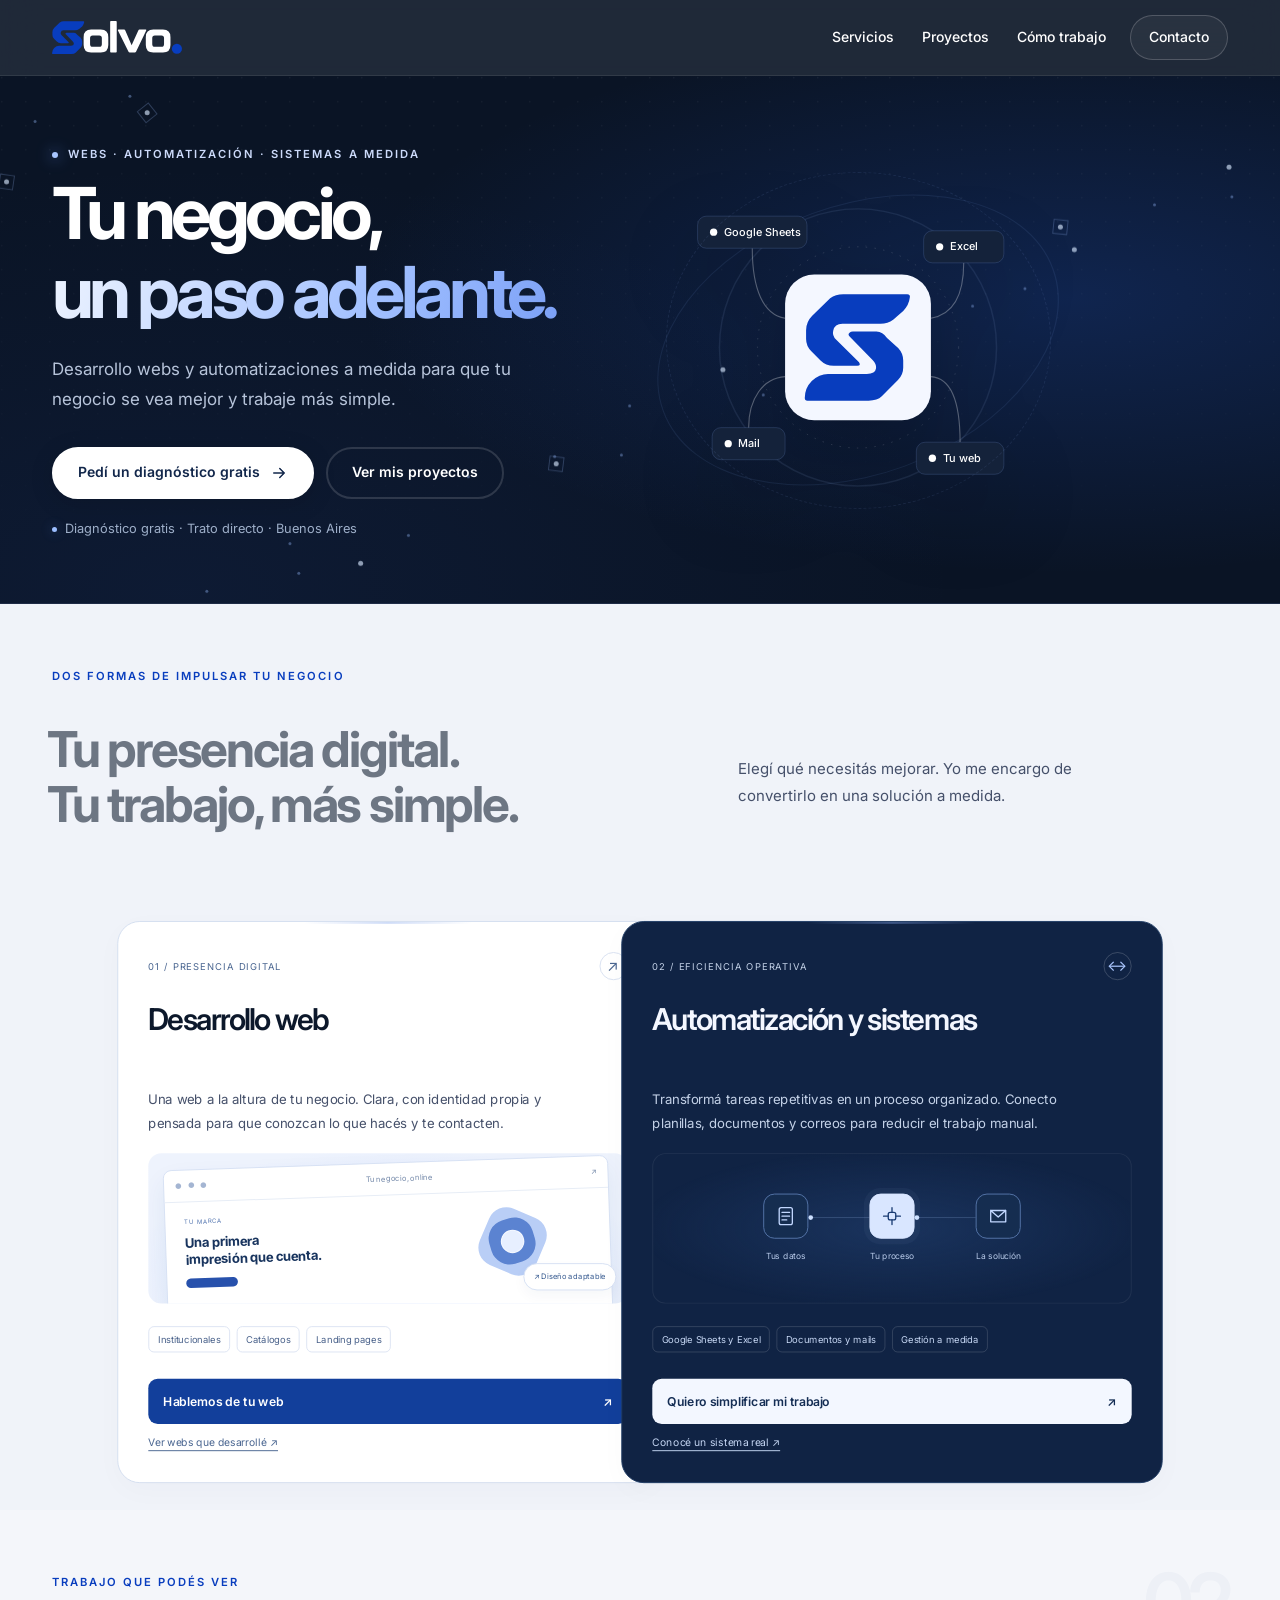
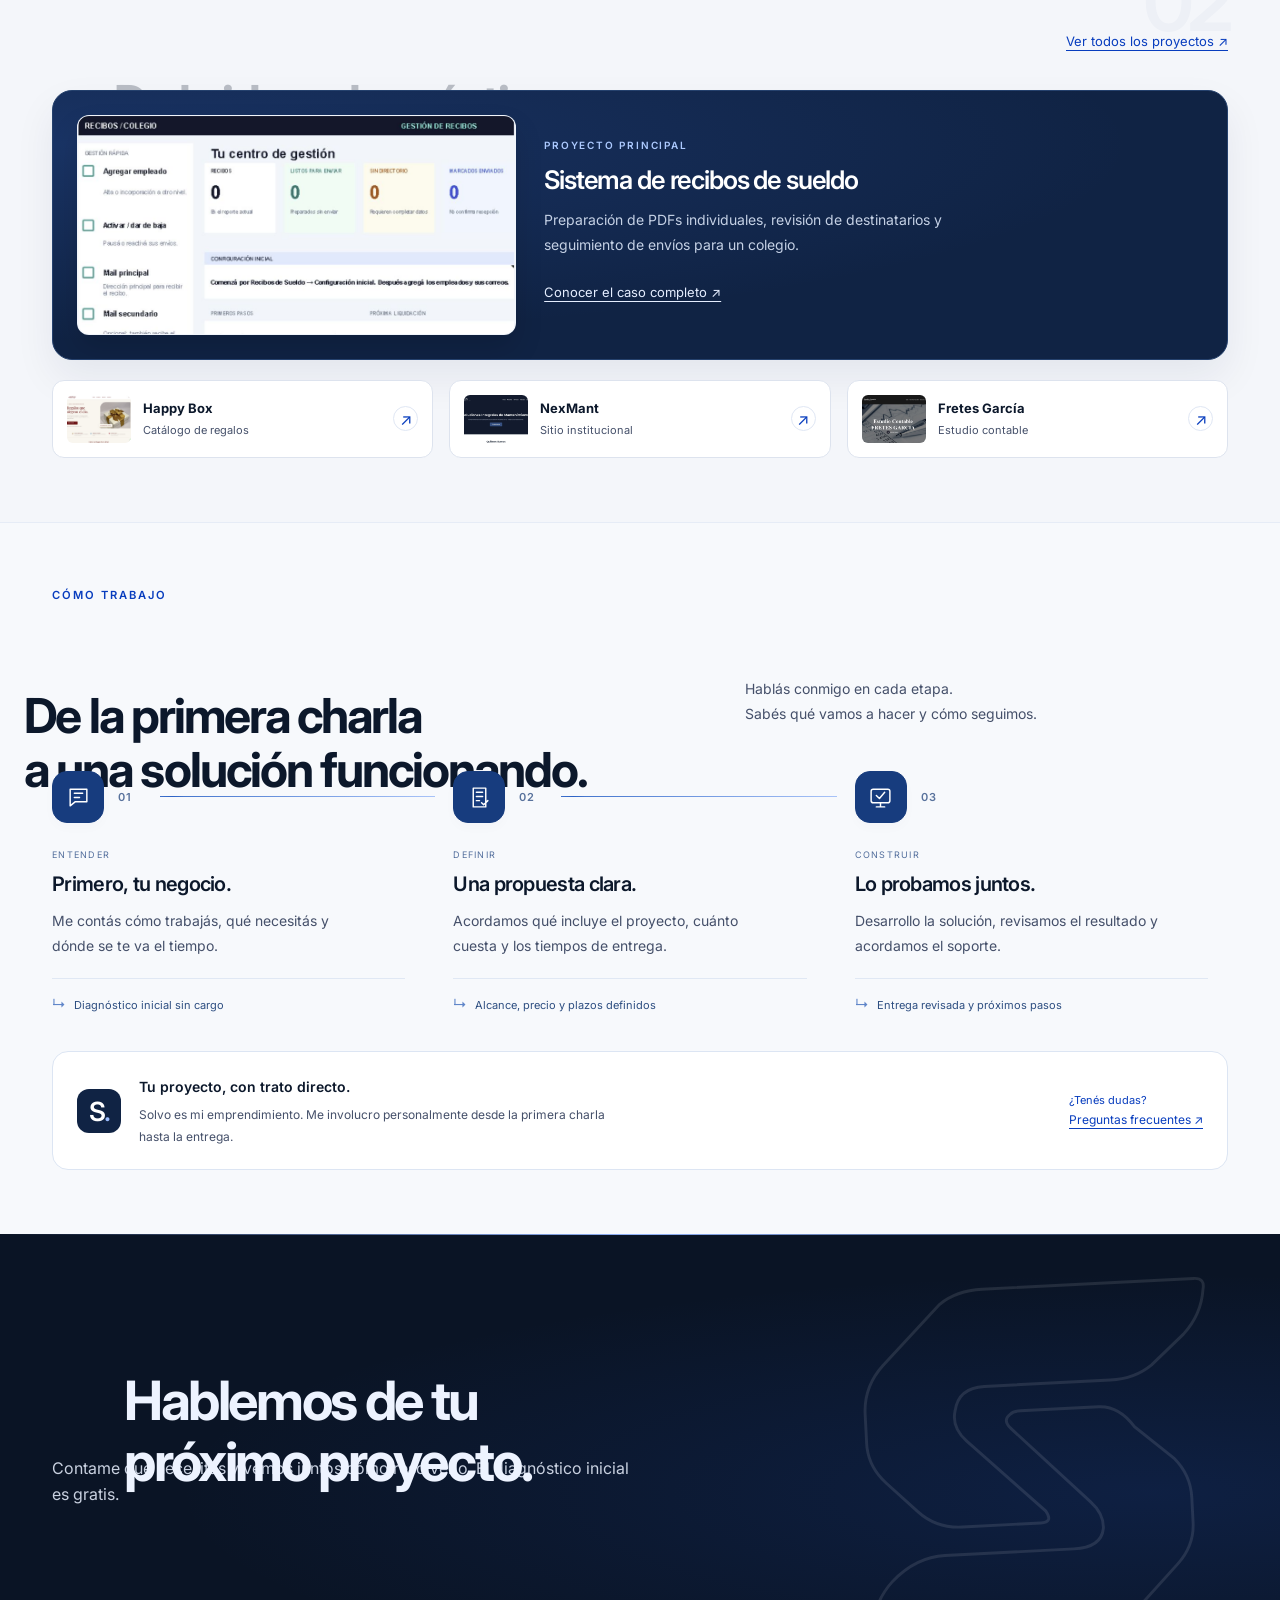
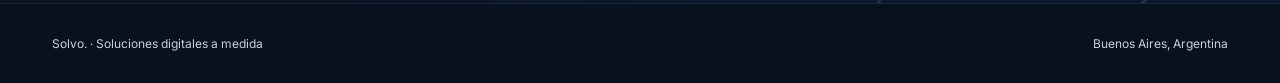
==== index.html @ 2a5e2315 "Rediseñar Cómo trabajo con recorrido visual y resultados por etapa" ====
<!doctype html>
<html lang="es-AR">
<head>
  <meta charset="utf-8">
  <meta name="viewport" content="width=device-width, initial-scale=1">
  <title>Solvo. · Soluciones digitales a medida</title>
  <meta name="description" content="Páginas web y automatización para colegios, PyMEs y pequeños negocios. Resuelvo tareas repetitivas con Google Sheets, Excel y mail. Pedí un diagnóstico gratis.">
  <meta name="theme-color" content="#0C182B">
  <script>document.documentElement.classList.add("js", "motion-enabled");</script>

  <!--
    Dirección pública del sitio. Si más adelante conectás un dominio propio
    (por ejemplo "https://solvo.com.ar"), cambialo en estas 3 líneas.
  -->
  <link rel="canonical" href="https://solvo-ar.netlify.app/">
  <meta property="og:url" content="https://solvo-ar.netlify.app/">
  <meta property="og:image" content="https://solvo-ar.netlify.app/assets/og-image.png">

  <meta property="og:type" content="website">
  <meta property="og:locale" content="es_AR">
  <meta property="og:site_name" content="Solvo.">
  <meta property="og:title" content="Solvo. · Soluciones digitales a medida">
  <meta property="og:description" content="Páginas web y automatización de tareas repetitivas para tu negocio, con las herramientas que ya usás.">
  <meta property="og:image:width" content="1200">
  <meta property="og:image:height" content="630">
  <meta property="og:image:alt" content="Logo de Solvo. con el slogan Soluciones digitales a medida">
  <meta name="twitter:card" content="summary_large_image">

  <link rel="icon" href="assets/favicon.ico" sizes="16x16 32x32 48x48">
  <link rel="apple-touch-icon" href="assets/apple-touch-icon.png">

  <link rel="preconnect" href="https://fonts.googleapis.com">
  <link rel="preconnect" href="https://fonts.gstatic.com" crossorigin>
  <link rel="stylesheet" href="https://fonts.googleapis.com/css2?family=Inter:wght@400;500;600&family=Oxanium:wght@600;700&display=swap">

  <link rel="stylesheet" href="css/styles.css?v=smooth5">
  <link rel="stylesheet" href="css/premium.css?v=smooth5">
  <link rel="stylesheet" href="css/scroll.css?v=smooth5">
  <link rel="stylesheet" href="css/conversion.css?v=6">
  <link rel="stylesheet" href="css/projects.css?v=7">
  <link rel="stylesheet" href="css/systems.css?v=8">
  <script src="js/config.js?v=7" defer></script>
  <script src="js/main.js?v=7" defer></script>
  <script src="js/scroll.js?v=smooth5" defer></script>
  <script src="js/conversion.js?v=9" defer></script>
  <link rel="stylesheet" href="css/layout.css?v=9">
  <link rel="stylesheet" href="css/details.css?v=10">
  <script src="js/details.js?v=10" defer></script>
  <link rel="stylesheet" href="css/ambient.css?v=11">
  <script src="js/ambient.js?v=12" defer></script>
  <link rel="stylesheet" href="css/offers.css?v=12">
  <link rel="stylesheet" href="css/process.css?v=13">
</head>
<body class="home">
<a class="skip-link" href="#contenido">Saltar al contenido</a><header class="site-header">
    <div class="container header-inner">
      <a class="brand" href="#inicio" aria-label="Solvo., ir al inicio">
        <img src="assets/logo-header.svg" alt="Solvo." width="146" height="37">
      </a>

      <button class="nav-toggle" type="button" aria-expanded="false" aria-controls="menu" aria-label="Abrir menú">
        <span class="nav-toggle__bar" aria-hidden="true"></span>
        <span class="nav-toggle__bar" aria-hidden="true"></span>
        <span class="nav-toggle__bar" aria-hidden="true"></span>
      </button>

      <nav class="site-nav" aria-label="Principal">
        <ul class="nav-list" id="menu">
          <li><a href="#servicios">Servicios</a></li>
          <li><a href="proyectos.html">Proyectos</a></li>
          <li><a href="#como-trabajo">Cómo trabajo</a></li>
          <li><a class="nav-cta" href="#contacto">Contacto</a></li>
        </ul>
      </nav>
    </div>
    <div class="scroll-progress" aria-hidden="true"></div>
  </header>
<main id="contenido"><section class="hero section--dark" id="inicio" aria-labelledby="hero-titulo">
      <div class="container hero__grid">
        <div class="hero__content">
          <p class="eyebrow" data-hero style="--d: 0">Webs · Automatización · Sistemas a medida</p>
          <h1 id="hero-titulo">
            <span class="line"><span data-hero style="--d: 1">Tu negocio,</span></span>
            <span class="line"><span data-hero style="--d: 2">un paso adelante.</span></span>
          </h1>
          <p class="lead" data-hero style="--d: 3">Desarrollo webs y automatizaciones a medida para que tu negocio se vea mejor y trabaje más simple.</p>
          <div class="actions" data-hero style="--d: 4">
            <a class="btn btn--primary" href="#contacto">
              Pedí un diagnóstico gratis
              <svg class="btn__arrow" viewBox="0 0 24 24" aria-hidden="true" focusable="false"><path d="M5 12h14M13 6l6 6-6 6"/></svg>
            </a>
            <a class="btn btn--outline" href="proyectos.html">Ver mis proyectos</a>
          </div>
          <p class="hero-note" data-hero style="--d: 5">Diagnóstico gratis · Trato directo · Buenos Aires</p>
        </div>

        <!-- Ilustración: las dos piezas de la S encajan y conectan tus herramientas -->
        <div class="hero__visual" aria-hidden="true">
          <svg class="hero-art" viewBox="0 0 480 420" focusable="false">
            <circle class="hero-art__ring hero-art__ring--outer" cx="240" cy="220" r="190"/>
            <circle class="hero-art__ring hero-art__ring--dash" cx="240" cy="220" r="138"/>

            <g class="hero-art__links">
              <path id="link-1" class="hero-art__link" style="--i: 0" d="M95 84 C95 140 110 175 140 180"/>
              <path id="link-2" class="hero-art__link" style="--i: 1" d="M385 104 C385 150 370 175 340 180"/>
              <path id="link-3" class="hero-art__link" style="--i: 2" d="M90 330 C90 290 110 262 140 260"/>
              <path id="link-4" class="hero-art__link" style="--i: 3" d="M380 350 C380 300 370 262 340 260"/>
            </g>

            <g class="hero-art__packets">
              <circle r="4" opacity="0"><set attributeName="opacity" to="1" begin="2.4s"/><animateMotion dur="2.8s" begin="2.4s" repeatCount="indefinite"><mpath href="#link-1"/></animateMotion></circle>
              <circle r="4" opacity="0"><set attributeName="opacity" to="1" begin="3.1s"/><animateMotion dur="2.8s" begin="3.1s" repeatCount="indefinite"><mpath href="#link-2"/></animateMotion></circle>
              <circle r="4" opacity="0"><set attributeName="opacity" to="1" begin="3.8s"/><animateMotion dur="2.8s" begin="3.8s" repeatCount="indefinite"><mpath href="#link-3"/></animateMotion></circle>
              <circle r="4" opacity="0"><set attributeName="opacity" to="1" begin="4.5s"/><animateMotion dur="2.8s" begin="4.5s" repeatCount="indefinite"><mpath href="#link-4"/></animateMotion></circle>
            </g>

            <g class="hero-art__tile">
              <rect x="140" y="120" width="200" height="200" rx="40"/>
              <g transform="translate(167 146) scale(0.6)">
                <path class="hero-art__piece hero-art__piece--a" d="M88 2H234Q242 2 240 10Q238 27 225 40L202 60Q190 69 173 69H86Q68 69 65 85Q62 96 72 106L124 157Q129 165 120 165H66Q48 165 36 153L15 132Q3 120 3 104V84Q3 65 17 51L58 11Q70 2 88 2Z"/>
                <path class="hero-art__piece hero-art__piece--b" d="M110 87H164Q178 87 188 102L214 125Q225 137 225 153V170Q225 186 213 198L176 235Q166 245 146 245H6Q0 245 0 239Q0 216 16 200Q33 184 53 184H142Q161 184 163 171Q164 161 155 152L103 99Q97 93 103 89Q105 87 110 87Z"/>
              </g>
            </g>

            <g class="hero-art__chips">
              <g class="hero-art__chip" style="--i: 0">
                <rect x="20" y="40" width="150" height="44" rx="12"/>
                <circle cx="42" cy="62" r="5"/>
                <text x="56" y="67">Google Sheets</text>
              </g>
              <g class="hero-art__chip" style="--i: 1">
                <rect x="330" y="60" width="110" height="44" rx="12"/>
                <circle cx="352" cy="82" r="5"/>
                <text x="366" y="87">Excel</text>
              </g>
              <g class="hero-art__chip" style="--i: 2">
                <rect x="40" y="330" width="100" height="44" rx="12"/>
                <circle cx="62" cy="352" r="5"/>
                <text x="76" y="357">Mail</text>
              </g>
              <g class="hero-art__chip" style="--i: 3">
                <rect x="320" y="350" width="120" height="44" rx="12"/>
                <circle cx="342" cy="372" r="5"/>
                <text x="356" y="377">Tu web</text>
              </g>
            </g>
          </svg>
        </div>
      </div>
    </section><section class="section section--neutral home-services" id="servicios" aria-labelledby="servicios-titulo">
  <div class="container">
    <div class="offers-heading"><div><p class="eyebrow">Dos formas de impulsar tu negocio</p><h2 id="servicios-titulo" data-reveal>Tu presencia digital.<br>Tu trabajo, más simple.</h2></div><p>Elegí qué necesitás mejorar. Yo me encargo de convertirlo en una solución a medida.</p></div>
    <div class="services offers">
      <article class="card offer offer--web" data-reveal aria-labelledby="web-titulo">
        <div class="offer-label"><span>01 / Presencia digital</span><span class="offer-label__icon" aria-hidden="true">↗</span></div>
        <h3 id="web-titulo">Desarrollo web</h3>
        <p class="offer-description">Una web a la altura de tu negocio. Clara, con identidad propia y pensada para que conozcan lo que hacés y te contacten.</p>
        <div class="offer-visual web-visual" aria-hidden="true"><div class="web-visual__window"><div class="web-visual__bar"><span>● ● ●</span><span>Tu negocio, online</span><span>↗</span></div><div class="web-visual__content"><div><span class="visual-kicker">TU MARCA</span><strong>Una primera<br>impresión que cuenta.</strong><i></i></div><div class="web-visual__art"><span></span><span></span><span></span></div></div></div><div class="web-visual__badge">↗ Diseño adaptable</div></div>
        <ul class="offer-includes" aria-label="Tipos de sitios"><li>Institucionales</li><li>Catálogos</li><li>Landing pages</li></ul>
        <div class="offer-actions"><a class="service-link offer-cta" href="#contacto" data-service="web">Hablemos de tu web <span aria-hidden="true">↗</span></a><a class="offer-proof" href="proyectos.html#trabajos-grilla">Ver webs que desarrollé ↗</a></div>
      </article>
      <article class="card offer offer--automation" data-reveal aria-labelledby="automatizacion-titulo">
        <div class="offer-label"><span>02 / Eficiencia operativa</span><span class="offer-label__icon" aria-hidden="true">↔</span></div>
        <h3 id="automatizacion-titulo">Automatización y sistemas</h3>
        <p class="offer-description">Transformá tareas repetitivas en un proceso organizado. Conecto planillas, documentos y correos para reducir el trabajo manual.</p>
        <div class="offer-visual automation-visual" aria-hidden="true"><div class="automation-node"><span><svg viewBox="0 0 24 24"><rect x="5" y="3" width="14" height="18" rx="2"/><path d="M8 8h8M8 12h8M8 16h5"/></svg></span><small>Tus datos</small></div><div class="automation-connector"><i></i></div><div class="automation-node automation-node--core"><span><svg viewBox="0 0 24 24"><path d="M12 3v5M12 16v5M3 12h5M16 12h5"/><rect x="8" y="8" width="8" height="8" rx="2"/></svg></span><small>Tu proceso</small></div><div class="automation-connector"><i></i></div><div class="automation-node"><span><svg viewBox="0 0 24 24"><path d="M4 6h16v12H4zM4 6l8 7 8-7"/></svg></span><small>La solución</small></div></div>
        <ul class="offer-includes" aria-label="Herramientas y soluciones"><li>Google Sheets y Excel</li><li>Documentos y mails</li><li>Gestión a medida</li></ul>
        <div class="offer-actions"><a class="service-link offer-cta" href="#contacto" data-service="automatizacion">Quiero simplificar mi trabajo <span aria-hidden="true">↗</span></a><a class="offer-proof" href="proyectos.html#casos">Conocé un sistema real ↗</a></div>
      </article>
    </div>
  </div>
</section><section class="section home-projects" id="proyectos" aria-labelledby="proyectos-titulo"><div class="container"><div class="home-section-heading"><div><p class="eyebrow">Trabajo que podés ver</p><h2 id="proyectos-titulo" data-reveal>De la idea a la práctica.</h2></div><a class="home-all-projects" href="proyectos.html">Ver todos los proyectos ↗</a></div><article class="home-featured"><a href="proyectos.html#casos" class="home-featured__image" aria-label="Ver el sistema de recibos de sueldo"><img src="assets/trabajos/sistema-recibos.jpg" alt="Panel de la demo del sistema de recibos de sueldo" width="963" height="1000" loading="lazy" decoding="async"></a><div><p class="eyebrow">Proyecto principal</p><h3>Sistema de recibos de sueldo</h3><p>Preparación de PDFs individuales, revisión de destinatarios y seguimiento de envíos para un colegio.</p><a href="proyectos.html#casos">Conocer el caso completo ↗</a></div></article><div class="home-webs"><a href="proyectos.html#trabajos-grilla"><img src="assets/trabajos/happybox.jpg" alt="" width="1360" height="900" loading="lazy"><span><strong>Happy Box</strong><small>Catálogo de regalos</small></span><span aria-hidden="true">↗</span></a><a href="proyectos.html#trabajos-grilla"><img src="assets/trabajos/nexmant.jpg" alt="" width="1360" height="900" loading="lazy"><span><strong>NexMant</strong><small>Sitio institucional</small></span><span aria-hidden="true">↗</span></a><a href="proyectos.html#trabajos-grilla"><img src="assets/trabajos/fretes-garcia.jpg" alt="" width="1360" height="900" loading="lazy"><span><strong>Fretes García</strong><small>Estudio contable</small></span><span aria-hidden="true">↗</span></a></div></div></section><section class="section home-process" id="como-trabajo" aria-labelledby="proceso-titulo">
 <div class="container">
  <div class="process-heading"><div><p class="eyebrow">Cómo trabajo</p><h2 id="proceso-titulo" data-reveal>De la primera charla<br>a una solución funcionando.</h2></div><p>Hablás conmigo en cada etapa.<br>Sabés qué vamos a hacer y cómo seguimos.</p></div>
  <ol class="home-process-list process-journey">
   <li><div class="process-stage"><span class="process-icon" aria-hidden="true"><svg viewBox="0 0 24 24"><path d="M4 4h16v12H9l-5 4zM8 8h8M8 12h5"/></svg></span><span class="process-index">01</span><i class="process-connection" aria-hidden="true"></i></div><div class="process-copy"><p class="process-label">Entender</p><h3>Primero, tu negocio.</h3><p>Me contás cómo trabajás, qué necesitás y dónde se te va el tiempo.</p><p class="process-result"><span aria-hidden="true">↳</span> Diagnóstico inicial sin cargo</p></div></li>
   <li><div class="process-stage"><span class="process-icon" aria-hidden="true"><svg viewBox="0 0 24 24"><path d="M6 3h12v18H6zM9 7h6M9 11h6M9 15h3M14 17l2 2 4-4"/></svg></span><span class="process-index">02</span><i class="process-connection" aria-hidden="true"></i></div><div class="process-copy"><p class="process-label">Definir</p><h3>Una propuesta clara.</h3><p>Acordamos qué incluye el proyecto, cuánto cuesta y los tiempos de entrega.</p><p class="process-result"><span aria-hidden="true">↳</span> Alcance, precio y plazos definidos</p></div></li>
   <li><div class="process-stage"><span class="process-icon" aria-hidden="true"><svg viewBox="0 0 24 24"><rect x="3" y="4" width="18" height="13" rx="2"/><path d="M8 21h8M12 17v4M8 10l3 3 5-6"/></svg></span><span class="process-index">03</span></div><div class="process-copy"><p class="process-label">Construir</p><h3>Lo probamos juntos.</h3><p>Desarrollo la solución, revisamos el resultado y acordamos el soporte.</p><p class="process-result"><span aria-hidden="true">↳</span> Entrega revisada y próximos pasos</p></div></li>
  </ol>
  <div class="process-personal"><div class="process-personal__mark" aria-hidden="true">S<span>.</span></div><div><strong>Tu proyecto, con trato directo.</strong><p>Solvo es mi emprendimiento. Me involucro personalmente desde la primera charla hasta la entrega.</p></div><a class="home-faq-link" href="proyectos.html#preguntas">¿Tenés dudas? <span>Preguntas frecuentes ↗</span></a></div>
 </div>
</section><section class="section section--dark contact" id="contacto" aria-labelledby="contacto-titulo">
      <!-- Marca decorativa: contorno de las dos piezas de la S -->
      <svg class="contact__mark" viewBox="-10 -10 262 267" aria-hidden="true" focusable="false" data-reveal="mark">
        <path class="contact__piece contact__piece--a" d="M88 2H234Q242 2 240 10Q238 27 225 40L202 60Q190 69 173 69H86Q68 69 65 85Q62 96 72 106L124 157Q129 165 120 165H66Q48 165 36 153L15 132Q3 120 3 104V84Q3 65 17 51L58 11Q70 2 88 2Z"/>
        <path class="contact__piece contact__piece--b" d="M110 87H164Q178 87 188 102L214 125Q225 137 225 153V170Q225 186 213 198L176 235Q166 245 146 245H6Q0 245 0 239Q0 216 16 200Q33 184 53 184H142Q161 184 163 171Q164 161 155 152L103 99Q97 93 103 89Q105 87 110 87Z"/>
      </svg>
      <div class="container contact__inner">
        <h2 id="contacto-titulo" data-reveal>Hablemos de tu próximo proyecto.</h2>
        <p class="lead" data-reveal style="--d: 1">Contame qué necesitás y vemos juntos cómo resolverlo. El diagnóstico inicial es gratis.</p>
        <p class="contact-choice" id="contact-choice" role="status" hidden></p>
        <div class="actions" data-reveal style="--d: 2">
          <!-- El link real de WhatsApp se arma desde js/config.js -->
          <a class="btn btn--primary" hidden data-config="whatsapp" target="_blank" rel="noopener">
            <svg class="btn__icon" viewBox="0 0 24 24" aria-hidden="true" focusable="false"><path d="M3.5 20.5l1.3-4.2A8.5 8.5 0 1 1 8 19.4z"/></svg>
            Escribime por WhatsApp
          </a>
          <!-- El mail real se toma de js/config.js -->
          <a class="btn btn--outline" hidden data-config="email">
            <svg class="btn__icon" viewBox="0 0 24 24" aria-hidden="true" focusable="false"><rect x="3" y="5" width="18" height="14" rx="2"/><path d="M3.5 6l8.5 7 8.5-7"/></svg>
            <span data-config-text>Escribime por mail</span>
          </a>
        </div>
      </div>
    </section></main>
<footer class="site-footer">
    <div class="container footer-inner">
      <p>Solvo. · Soluciones digitales a medida</p>
      <!-- El usuario de Instagram se toma de js/config.js -->
      <a class="footer-link" hidden data-config="instagram" target="_blank" rel="noopener">
        <svg class="footer-link__icon" viewBox="0 0 24 24" aria-hidden="true" focusable="false"><rect x="3" y="3" width="18" height="18" rx="5"/><circle cx="12" cy="12" r="4"/><path d="M17.5 6.5h.01"/></svg>
        Instagram
      </a>
      <p>Buenos Aires, Argentina</p>
    </div>
  </footer>
</body>
</html>
---- css/styles.css ----
/* ==========================================================
   Solvo. — estilos (mobile-first)
   ========================================================== */

:root {
  /* Colores de marca */
  --azul: #083DBE;
  --marino: #0C182B;
  --neutro: #F4F6FA;
  --blanco: #FFFFFF;

  /* Derivados para texto y bordes */
  --texto: var(--marino);
  --texto-suave: #45506A;
  --texto-claro: #C9D1E0;
  --borde: #DDE3EE;
  --borde-oscuro: rgba(255, 255, 255, 0.22);

  /* Tipografía */
  --font-titulos: "Oxanium", system-ui, sans-serif;
  --font-texto: "Inter", system-ui, -apple-system, "Segoe UI", Roboto, sans-serif;

  /* Medidas */
  --header-h: 64px;
  --radio: 12px;
  --gutter: 20px;
  --max: 1120px;
}

/* ---------- Base ---------- */
[hidden] {
  display: none !important;
}

*,
*::before,
*::after {
  box-sizing: border-box;
}

html {
  scroll-behavior: smooth;
  scroll-padding-top: var(--header-h);
  -webkit-text-size-adjust: 100%;
}

body {
  margin: 0;
  font-family: var(--font-texto);
  font-size: 1rem;
  line-height: 1.6;
  color: var(--texto);
  background: var(--neutro);
  overflow-x: hidden;
}

img,
svg {
  display: block;
  max-width: 100%;
}

h1,
h2,
h3,
h4 {
  font-family: var(--font-titulos);
  font-weight: 700;
  line-height: 1.15;
  margin: 0 0 0.5em;
  text-wrap: balance;
}

h3,
h4 {
  font-weight: 600;
}

p {
  margin: 0 0 1em;
}

a {
  color: var(--azul);
}

ul,
ol {
  margin: 0;
  padding: 0;
}

:focus-visible {
  outline: 3px solid var(--azul);
  outline-offset: 3px;
  border-radius: 4px;
}

.section--dark :focus-visible,
.site-header :focus-visible,
.site-footer :focus-visible {
  outline-color: var(--blanco);
}

.container {
  width: 100%;
  max-width: var(--max);
  margin: 0 auto;
  padding: 0 var(--gutter);
}

.skip-link {
  position: absolute;
  left: 12px;
  top: -100px;
  z-index: 100;
  padding: 10px 16px;
  background: var(--blanco);
  color: var(--marino);
  font-weight: 600;
  border-radius: 8px;
  text-decoration: none;
}

.skip-link:focus {
  top: 12px;
}

/* ---------- Botones ---------- */
.btn {
  display: inline-flex;
  align-items: center;
  justify-content: center;
  gap: 10px;
  min-height: 48px;
  padding: 12px 22px;
  border: 2px solid transparent;
  border-radius: 10px;
  font-family: var(--font-texto);
  font-size: 1rem;
  font-weight: 600;
  line-height: 1.2;
  text-align: center;
  text-decoration: none;
  cursor: pointer;
  transition: background-color 0.2s, border-color 0.2s, color 0.2s;
}

.btn--primary {
  background: var(--azul);
  border-color: var(--azul);
  color: var(--blanco);
}

.btn--primary:hover {
  background: #0632A0;
  border-color: #0632A0;
}

.btn--outline {
  background: transparent;
  border-color: var(--borde-oscuro);
  color: var(--blanco);
}

.btn--outline:hover {
  border-color: var(--blanco);
}

.btn__icon {
  width: 20px;
  height: 20px;
  flex-shrink: 0;
  fill: none;
  stroke: currentColor;
  stroke-width: 1.8;
  stroke-linecap: round;
  stroke-linejoin: round;
}

.actions {
  display: flex;
  flex-direction: column;
  gap: 12px;
}

/* ---------- 1. Encabezado ---------- */
.site-header {
  position: fixed;
  inset: 0 0 auto 0;
  z-index: 50;
  height: var(--header-h);
  background: var(--marino);
  border-bottom: 1px solid rgba(255, 255, 255, 0.08);
}

.header-inner {
  display: flex;
  align-items: center;
  justify-content: space-between;
  height: 100%;
}

.brand {
  display: inline-block;
  padding: 6px 0;
}

.brand img {
  width: 146px;
  height: auto;
}

.nav-toggle {
  display: none;
}

.js .nav-toggle {
  display: inline-flex;
  flex-direction: column;
  justify-content: center;
  gap: 5px;
  width: 44px;
  height: 44px;
  padding: 0 10px;
  margin-right: -10px;
  background: transparent;
  border: 0;
  border-radius: 8px;
  cursor: pointer;
}

.nav-toggle__bar {
  display: block;
  height: 2px;
  background: var(--blanco);
  border-radius: 2px;
  transition: transform 0.2s, opacity 0.2s;
}

.nav-toggle[aria-expanded="true"] .nav-toggle__bar:nth-child(1) {
  transform: translateY(7px) rotate(45deg);
}

.nav-toggle[aria-expanded="true"] .nav-toggle__bar:nth-child(2) {
  opacity: 0;
}

.nav-toggle[aria-expanded="true"] .nav-toggle__bar:nth-child(3) {
  transform: translateY(-7px) rotate(-45deg);
}

.nav-list {
  list-style: none;
  display: flex;
  gap: 4px;
}

.nav-list a {
  display: block;
  padding: 10px 12px;
  color: var(--blanco);
  font-weight: 500;
  text-decoration: none;
  border-radius: 8px;
}

.nav-list a:hover {
  color: var(--texto-claro);
}

.nav-list .nav-cta {
  background: var(--azul);
  padding-inline: 18px;
}

.nav-list .nav-cta:hover {
  background: #0632A0;
  color: var(--blanco);
}

/* Sin JS el menú queda visible; con JS se pliega en el celular */
.js .nav-list {
  display: none;
  position: absolute;
  top: var(--header-h);
  left: 0;
  right: 0;
  flex-direction: column;
  padding: 12px var(--gutter) 20px;
  background: var(--marino);
  border-bottom: 1px solid rgba(255, 255, 255, 0.08);
}

.js .nav-list.is-open {
  display: flex;
}

.js .nav-list a {
  padding: 14px 12px;
}

.js .nav-list .nav-cta {
  margin-top: 8px;
  text-align: center;
}

/* ---------- Secciones ---------- */
main {
  padding-top: var(--header-h);
}

.section {
  padding: 72px 0;
}

.section--dark {
  background: var(--marino);
  color: var(--blanco);
}

.section--neutral {
  background: var(--neutro);
}

.section--white {
  background: var(--blanco);
}

.eyebrow {
  margin-bottom: 12px;
  font-size: 0.8125rem;
  font-weight: 600;
  letter-spacing: 0.08em;
  text-transform: uppercase;
  color: var(--azul);
}

.section--dark .eyebrow {
  color: var(--texto-claro);
}

h2 {
  font-size: clamp(1.75rem, 1.3rem + 2vw, 2.5rem);
  max-width: 22ch;
}

.section-lead {
  max-width: 60ch;
  color: var(--texto-suave);
  font-size: 1.0625rem;
}

.lead {
  max-width: 58ch;
  font-size: 1.125rem;
  color: var(--texto-claro);
}

/* ---------- 2. Hero ---------- */
.hero {
  padding: 64px 0 80px;
}

.hero h1 {
  font-size: clamp(2.125rem, 1.4rem + 3.6vw, 3.75rem);
  max-width: 18ch;
  margin-bottom: 20px;
}

.hero .lead {
  margin-bottom: 32px;
}

.hero-note {
  margin: 20px 0 0;
  max-width: 58ch;
  color: var(--texto-claro);
  font-size: 0.9375rem;
}

.about {
  margin-top: 36px;
  padding-top: 32px;
  border-top: 1px solid var(--borde);
  display: grid;
  gap: 16px;
}

.about h3 {
  font-size: 1.375rem;
}

.about p:last-child {
  margin: 0;
  max-width: 65ch;
  color: var(--texto-suave);
}

.case-outcome {
  margin: 24px 0 0;
  max-width: 70ch;
  color: var(--texto-suave);
}

/* ---------- 3. Servicios ---------- */
.services {
  display: grid;
  gap: 20px;
  margin-top: 36px;
}

.card {
  padding: 28px 24px;
  background: var(--blanco);
  border: 1px solid var(--borde);
  border-radius: var(--radio);
}

.card__icon {
  width: 40px;
  height: 40px;
  margin-bottom: 20px;
  fill: none;
  stroke: var(--azul);
  stroke-width: 1.5;
  stroke-linecap: round;
  stroke-linejoin: round;
}

.card h3 {
  font-size: 1.375rem;
}

.card p {
  color: var(--texto-suave);
}

.check-list {
  list-style: none;
  margin-top: 20px;
  padding-top: 20px;
  border-top: 1px solid var(--borde);
}

.check-list li {
  position: relative;
  padding-left: 28px;
  margin-bottom: 10px;
  font-weight: 500;
}

.check-list li:last-child {
  margin-bottom: 0;
}

.check-list li::before {
  content: "";
  position: absolute;
  left: 2px;
  top: 0.45em;
  width: 12px;
  height: 7px;
  border-left: 2px solid var(--azul);
  border-bottom: 2px solid var(--azul);
  transform: rotate(-45deg);
}

/* ---------- 4. Caso real ---------- */
.compare {
  display: grid;
  gap: 16px;
  margin-top: 32px;
}

.compare__card {
  padding: 28px 24px;
  border-radius: var(--radio);
}

.compare__card h3 {
  font-size: 1.25rem;
}

.compare__card p {
  margin: 0;
}

.compare__card--before {
  background: var(--neutro);
  border: 1px solid var(--borde);
}

.compare__card--before p {
  color: var(--texto-suave);
}

.compare__card--after {
  background: var(--marino);
  color: var(--blanco);
}

.compare__card--after h3 {
  color: var(--blanco);
}

.works {
  margin-top: 64px;
}

.works__title {
  font-size: 1.375rem;
  margin-bottom: 20px;
}

.works__grid {
  list-style: none;
  display: grid;
  gap: 20px;
}

.work-card {
  overflow: hidden;
  background: var(--blanco);
  border: 1px solid var(--borde);
  border-radius: var(--radio);
}

.work-card img {
  width: 100%;
  height: auto;
  aspect-ratio: 8 / 5;
  object-fit: cover;
  background: var(--neutro);
  border-bottom: 1px solid var(--borde);
}

.work-card__body {
  padding: 16px 20px 18px;
}

.work-card__name {
  font-size: 1.0625rem;
  margin-bottom: 2px;
}

.work-card__name a {
  color: var(--marino);
  text-decoration-color: var(--azul);
  text-underline-offset: 3px;
}

.work-card__type {
  margin: 0;
  font-size: 0.9375rem;
  color: var(--texto-suave);
}

/* ---------- 5. Cómo trabajo ---------- */
.steps {
  list-style: none;
  display: grid;
  gap: 16px;
  margin-top: 36px;
}

.step {
  padding: 24px;
  background: var(--blanco);
  border: 1px solid var(--borde);
  border-radius: var(--radio);
}

.step__num {
  display: block;
  margin-bottom: 12px;
  font-family: var(--font-titulos);
  font-size: 1.75rem;
  font-weight: 700;
  line-height: 1;
  color: var(--azul);
}

.step h3 {
  font-size: 1.1875rem;
}

.step p {
  margin: 0;
  color: var(--texto-suave);
}

/* ---------- 6. Contacto ---------- */
.contact {
  padding: 80px 0;
}

.contact h2 {
  max-width: 24ch;
}

.contact .lead {
  margin-bottom: 32px;
}

/* ---------- 7. Footer ---------- */
.site-footer {
  padding: 28px 0;
  background: var(--marino);
  color: var(--texto-claro);
  font-size: 0.9375rem;
  border-top: 1px solid rgba(255, 255, 255, 0.08);
}

.footer-inner {
  display: flex;
  flex-direction: column;
  gap: 8px;
}

.footer-inner p {
  margin: 0;
}

.footer-link {
  display: inline-flex;
  align-items: center;
  gap: 8px;
  align-self: flex-start;
  padding: 4px 0;
  color: var(--blanco);
  text-decoration: none;
}

.footer-link:hover {
  text-decoration: underline;
  text-underline-offset: 3px;
}

.footer-link__icon {
  width: 18px;
  height: 18px;
  fill: none;
  stroke: currentColor;
  stroke-width: 1.8;
  stroke-linecap: round;
  stroke-linejoin: round;
}

/* ==========================================================
   Tablet (≥ 600px)
   ========================================================== */
@media (min-width: 600px) {
  :root {
    --gutter: 32px;
  }

  .actions {
    flex-direction: row;
    flex-wrap: wrap;
  }

  .compare {
    grid-template-columns: 1fr 1fr;
  }

  .works__grid {
    grid-template-columns: 1fr 1fr;
  }

  .steps {
    grid-template-columns: 1fr 1fr;
  }
}

/* ==========================================================
   Escritorio (≥ 768px): menú horizontal
   ========================================================== */
@media (min-width: 768px) {
  .about {
    grid-template-columns: 1fr 1.5fr;
    gap: 32px;
  }
  :root {
    --header-h: 76px;
  }

  .brand img {
    width: 158px;
  }

  .js .nav-toggle {
    display: none;
  }

  .js .nav-list,
  .js .nav-list.is-open {
    display: flex;
    position: static;
    flex-direction: row;
    align-items: center;
    padding: 0;
    border: 0;
    background: none;
  }

  .js .nav-list a {
    padding: 10px 12px;
  }

  .js .nav-list .nav-cta {
    margin: 0 0 0 8px;
    padding-inline: 18px;
  }

  .section {
    padding: 96px 0;
  }

  .hero {
    padding: 104px 0 120px;
  }

  .services {
    grid-template-columns: 1fr 1fr;
    gap: 24px;
  }

  .card {
    padding: 36px 32px;
  }

  .compare__card {
    padding: 32px;
  }
}

/* ==========================================================
   Escritorio grande (≥ 1024px)
   ========================================================== */
@media (min-width: 1024px) {
  .works__grid {
    grid-template-columns: repeat(3, 1fr);
  }

  .steps {
    grid-template-columns: repeat(4, 1fr);
  }

  .footer-inner {
    flex-direction: row;
    align-items: center;
    justify-content: space-between;
  }

  .footer-link {
    align-self: auto;
  }
}

/* ==========================================================
   Efectos y animaciones
   Todo usa transform y opacity (fluido en celulares) y se
   desactiva si el sistema pide reducir el movimiento.
   ========================================================== */
:root {
  --ease: cubic-bezier(0.22, 1, 0.36, 1);
  --ease-back: cubic-bezier(0.34, 1.56, 0.64, 1);
}

/* ---------- Encabezado al hacer scroll ---------- */
.site-header {
  transition: background-color 0.3s, border-color 0.3s;
}

.site-header.is-scrolled {
  background: rgba(12, 24, 43, 0.92);
  border-bottom-color: rgba(255, 255, 255, 0.12);
  -webkit-backdrop-filter: saturate(140%) blur(10px);
  backdrop-filter: saturate(140%) blur(10px);
}

.scroll-progress {
  position: absolute;
  left: 0;
  right: 0;
  bottom: -1px;
  height: 2px;
  background: var(--azul);
  transform-origin: 0 50%;
  transform: scaleX(var(--progress, 0));
}

.js .nav-list a.is-active:not(.nav-cta) {
  font-weight: 600;
}

/* ---------- Botones ---------- */
.btn {
  transition: background-color 0.2s, border-color 0.2s, color 0.2s, transform 0.2s var(--ease);
}

.btn:active {
  transform: translateY(1px) scale(0.98);
}

.btn__arrow {
  width: 18px;
  height: 18px;
  flex-shrink: 0;
  fill: none;
  stroke: currentColor;
  stroke-width: 2;
  stroke-linecap: round;
  stroke-linejoin: round;
  transition: transform 0.3s var(--ease);
}

.btn:hover .btn__arrow {
  transform: translateX(4px);
}

/* ---------- Hero ---------- */
.hero {
  position: relative;
  overflow: hidden;
}

/* Grilla de puntos de fondo (sin degradados) */
.hero::before {
  content: "";
  position: absolute;
  inset: 0;
  background-image: url("data:image/svg+xml,%3Csvg xmlns='http://www.w3.org/2000/svg' width='28' height='28'%3E%3Ccircle cx='2' cy='2' r='1' fill='%23ffffff' fill-opacity='0.08'/%3E%3C/svg%3E");
  pointer-events: none;
}

.hero__grid {
  position: relative;
  display: grid;
  gap: 40px;
  align-items: center;
}

.hero h1 .line {
  display: block;
  overflow: hidden;
  padding-bottom: 0.06em;
}

.hero h1 .line > span {
  display: block;
}

.hero__visual {
  width: 100%;
  max-width: 400px;
  margin: 0 auto;
  transform: perspective(900px) rotateX(calc(var(--py, 0) * -5deg)) rotateY(calc(var(--px, 0) * 7deg));
  transition: transform 0.6s var(--ease);
}

.hero-art {
  width: 100%;
  height: auto;
  overflow: visible;
  font-family: var(--font-texto);
}

.hero-art__ring {
  fill: none;
  stroke: rgba(255, 255, 255, 0.08);
}

.hero-art__ring--dash {
  stroke: rgba(255, 255, 255, 0.18);
  stroke-dasharray: 2 10;
  transform-origin: 240px 220px;
}

.hero-art__link {
  fill: none;
  stroke: rgba(255, 255, 255, 0.3);
  stroke-width: 1.5;
  stroke-dasharray: 220;
}

.hero-art__packets circle {
  fill: var(--blanco);
}

.hero-art__tile rect {
  fill: var(--blanco);
}

.hero-art__piece {
  fill: var(--azul);
}

.hero-art__chip rect {
  fill: var(--marino);
  stroke: rgba(255, 255, 255, 0.22);
}

.hero-art__chip circle {
  fill: var(--blanco);
}

.hero-art__chip text {
  fill: var(--blanco);
  font-size: 15px;
  font-weight: 500;
}

/* Entrada del hero (solo con JS activo, sin depender de main.js) */
.js .hero [data-hero] {
  animation: rise 0.9s var(--ease) both;
  animation-delay: calc(var(--d, 0) * 110ms + 150ms);
}

.js .hero .line > [data-hero] {
  animation-name: line-up;
}

.js .hero-art__ring {
  animation: fade-in 1.2s var(--ease) 0.1s both;
}

.js .hero-art__ring--dash {
  animation: fade-in 1.2s var(--ease) 0.1s both, spin 80s linear 1.3s infinite;
}

.js .hero-art__tile {
  transform-box: fill-box;
  transform-origin: center;
  animation: tile-in 0.9s var(--ease-back) 0.2s both, tile-click 0.5s var(--ease) 1.45s;
}

.js .hero-art__piece--a {
  animation: piece-a 1s var(--ease) 0.5s both;
}

.js .hero-art__piece--b {
  animation: piece-b 1s var(--ease) 0.5s both;
}

.js .hero-art__link {
  animation: draw 1s var(--ease) both;
  animation-delay: calc(1.4s + var(--i) * 0.12s);
}

.js .hero-art__chip {
  transform-box: fill-box;
  transform-origin: center;
  animation: chip-in 0.7s var(--ease-back) both, float 6s ease-in-out infinite;
  animation-delay: calc(1.55s + var(--i) * 0.12s), calc(2.6s + var(--i) * 0.8s);
}

/* Pausa las animaciones infinitas cuando el hero no se ve */
.hero.is-paused * {
  animation-play-state: paused !important;
}

@keyframes rise {
  from {
    opacity: 0;
    transform: translateY(18px);
  }
}

@keyframes line-up {
  from {
    transform: translateY(105%);
  }
}

@keyframes fade-in {
  from {
    opacity: 0;
  }
}

@keyframes spin {
  to {
    transform: rotate(360deg);
  }
}

@keyframes tile-in {
  from {
    opacity: 0;
    transform: scale(0.6) rotate(-8deg);
  }
}

@keyframes tile-click {
  40% {
    transform: scale(1.05);
  }
}

@keyframes piece-a {
  from {
    opacity: 0;
    transform: translate(-80px, -80px);
  }
  60% {
    opacity: 1;
  }
}

@keyframes piece-b {
  from {
    opacity: 0;
    transform: translate(80px, 80px);
  }
  60% {
    opacity: 1;
  }
}

@keyframes draw {
  from {
    stroke-dashoffset: 220;
  }
}

@keyframes chip-in {
  from {
    opacity: 0;
    transform: scale(0.7);
  }
}

@keyframes float {
  50% {
    transform: translateY(-6px);
  }
}

/* ---------- Franja de confianza ---------- */
.trust {
  background: var(--blanco);
  border-bottom: 1px solid var(--borde);
}

.trust__list {
  list-style: none;
  display: grid;
  gap: 20px;
  padding: 28px 0;
}

.trust__item {
  display: flex;
  align-items: flex-start;
  gap: 14px;
}

.trust__icon {
  width: 42px;
  height: 42px;
  flex-shrink: 0;
  padding: 10px;
  border-radius: 10px;
  background: var(--neutro);
  fill: none;
  stroke: var(--azul);
  stroke-width: 1.6;
  stroke-linecap: round;
  stroke-linejoin: round;
}

.trust__item strong {
  display: block;
  font-family: var(--font-titulos);
  font-weight: 600;
  font-size: 1.0625rem;
  line-height: 1.3;
}

.trust__item span {
  display: block;
  margin-top: 2px;
  color: var(--texto-suave);
  font-size: 0.9375rem;
  line-height: 1.45;
}

/* ---------- Aparición al hacer scroll ---------- */
.reveal-ready [data-reveal] {
  opacity: 0;
  transform: translateY(28px);
  transition: opacity 0.8s var(--ease), transform 0.8s var(--ease);
  transition-delay: calc(var(--d, 0) * 100ms);
}

.reveal-ready [data-reveal="left"] {
  transform: translateX(-36px);
}

.reveal-ready [data-reveal="right"] {
  transform: translateX(36px);
}

.reveal-ready [data-reveal].is-visible {
  opacity: 1;
  transform: none;
}

/* Terminada la entrada, el hover responde sin demora */
.reveal-ready [data-reveal].is-done {
  transition: transform 0.35s var(--ease), border-color 0.35s, box-shadow 0.35s;
}

/* Bloques con animación propia: el contenedor no se desplaza */
.reveal-ready [data-reveal="steps"],
.reveal-ready [data-reveal="mark"] {
  opacity: 1;
  transform: none;
}

/* ---------- Tarjetas de servicios ---------- */
.card {
  transition: transform 0.35s var(--ease), border-color 0.35s, box-shadow 0.35s;
}

.services .card:hover {
  transform: translateY(-4px);
  border-color: rgba(8, 61, 190, 0.35);
  box-shadow: 0 18px 40px -26px rgba(12, 24, 43, 0.35);
}

.reveal-ready .card__icon > * {
  stroke-dasharray: 64;
  stroke-dashoffset: 64;
  transition: stroke-dashoffset 1.4s var(--ease);
  transition-delay: calc(var(--d, 0) * 100ms + 350ms);
}

.reveal-ready .card.is-visible .card__icon > * {
  stroke-dashoffset: 0;
}

/* ---------- Animación del caso real ---------- */
.flow {
  list-style: none;
  display: grid;
  gap: 24px;
  margin: 36px 0 20px;
  padding: 28px 24px;
  background: var(--neutro);
  border: 1px solid var(--borde);
  border-radius: var(--radio);
}

.flow__step {
  position: relative;
  display: flex;
  align-items: flex-start;
  gap: 16px;
}

.flow__step p {
  margin: 0;
  padding-top: 4px;
  color: var(--texto-suave);
  font-size: 0.9375rem;
  line-height: 1.45;
}

.flow__step strong {
  display: block;
  color: var(--marino);
  font-family: var(--font-titulos);
  font-weight: 600;
  font-size: 1.0625rem;
}

.flow__icon {
  position: relative;
  z-index: 1;
  flex-shrink: 0;
  display: grid;
  place-items: center;
  width: 56px;
  height: 56px;
  border-radius: 14px;
  background: var(--azul);
  border: 1px solid var(--azul);
  color: var(--blanco);
  transition: background-color 0.5s var(--ease), color 0.5s var(--ease), border-color 0.5s var(--ease), transform 0.5s var(--ease-back);
}

.flow__icon svg {
  width: 26px;
  height: 26px;
  fill: none;
  stroke: currentColor;
  stroke-width: 1.6;
  stroke-linecap: round;
  stroke-linejoin: round;
}

/* Conector vertical (celular) */
.flow__link {
  position: absolute;
  left: 27px;
  top: 56px;
  bottom: -24px;
  width: 2px;
  background: var(--borde);
}

.flow__link::before {
  content: "";
  position: absolute;
  inset: 0;
  background: var(--azul);
  transform-origin: 50% 0;
  transition: transform 0.5s var(--ease);
}

.flow__packet {
  position: absolute;
  left: -3px;
  top: 0;
  width: 8px;
  height: 8px;
  border-radius: 50%;
  background: var(--blanco);
  border: 2px solid var(--azul);
  opacity: 0;
}

/* Estado inicial antes de entrar en pantalla */
.reveal-ready .flow:not(.is-visible) .flow__icon {
  background: var(--blanco);
  border-color: var(--borde);
  color: var(--azul);
  transform: scale(0.92);
}

.reveal-ready .flow:not(.is-visible) .flow__link::before {
  transform: scale(1, 0);
}

/* Secuencia: cada paso se enciende y "pasa" al siguiente */
.flow.is-visible .flow__icon {
  transition-delay: calc(var(--i) * 0.45s + 0.15s);
}

.flow.is-visible .flow__link::before {
  transition-delay: calc(var(--i) * 0.45s + 0.4s);
}

.flow.is-visible .flow__packet {
  animation: packet-y 1.8s var(--ease) infinite;
  animation-delay: calc(2.2s + var(--i) * 0.45s);
}

@keyframes packet-y {
  0% {
    top: -4px;
    opacity: 0;
  }
  15%,
  85% {
    opacity: 1;
  }
  100% {
    top: calc(100% - 4px);
    opacity: 0;
  }
}

@keyframes packet-x {
  0% {
    left: -4px;
    opacity: 0;
  }
  15%,
  85% {
    opacity: 1;
  }
  100% {
    left: calc(100% - 4px);
    opacity: 0;
  }
}

/* ---------- Pasos de "Cómo trabajo" ---------- */
.step {
  position: relative;
  overflow: hidden;
}

.step::before {
  content: "";
  position: absolute;
  left: 0;
  top: 0;
  width: 100%;
  height: 3px;
  background: var(--azul);
  transform-origin: 0 50%;
  transition: transform 0.9s var(--ease);
}

.reveal-ready .steps .step {
  opacity: 0;
  transform: translateY(28px);
  transition: opacity 0.7s var(--ease), transform 0.7s var(--ease);
  transition-delay: calc(var(--i) * 0.12s);
}

.reveal-ready .steps:not(.is-visible) .step::before {
  transform: scaleX(0);
}

.reveal-ready .steps.is-visible .step {
  opacity: 1;
  transform: none;
}

.steps.is-visible .step::before {
  transition-delay: calc(var(--i) * 0.3s + 0.4s);
}

/* ---------- Contacto: contorno de la S ---------- */
.contact {
  position: relative;
  overflow: hidden;
}

.contact__inner {
  position: relative;
  z-index: 1;
}

.contact__mark {
  position: absolute;
  right: -70px;
  bottom: -50px;
  width: 260px;
  height: auto;
  fill: none;
  stroke: rgba(255, 255, 255, 0.1);
  stroke-width: 2;
  pointer-events: none;
}

.contact__piece {
  transition: transform 1.6s var(--ease), opacity 1.6s var(--ease);
}

.reveal-ready .contact__mark:not(.is-visible) .contact__piece--a {
  opacity: 0;
  transform: translate(-40px, -40px);
}

.reveal-ready .contact__mark:not(.is-visible) .contact__piece--b {
  opacity: 0;
  transform: translate(40px, 40px);
}

/* ---------- Animaciones: tablet y escritorio ---------- */
@media (min-width: 600px) {
  .trust__list {
    grid-template-columns: 1fr 1fr;
    gap: 24px 32px;
  }
}

@media (min-width: 768px) {
  .js .nav-list a:not(.nav-cta) {
    position: relative;
  }

  .js .nav-list a:not(.nav-cta)::after {
    content: "";
    position: absolute;
    left: 12px;
    right: 12px;
    bottom: 4px;
    height: 2px;
    background: var(--blanco);
    transform: scaleX(0);
    transform-origin: 0 50%;
    transition: transform 0.35s var(--ease);
  }

  .js .nav-list a:not(.nav-cta):hover::after,
  .js .nav-list a.is-active:not(.nav-cta)::after {
    transform: scaleX(1);
  }

  .flow {
    grid-template-columns: repeat(4, 1fr);
    padding: 32px;
  }

  .flow__step {
    flex-direction: column;
  }

  .flow__step p {
    padding-top: 0;
  }

  /* Conector horizontal */
  .flow__link {
    left: 68px;
    right: -12px;
    top: 27px;
    bottom: auto;
    width: auto;
    height: 2px;
  }

  .flow__link::before {
    transform-origin: 0 50%;
  }

  .reveal-ready .flow:not(.is-visible) .flow__link::before {
    transform: scale(0, 1);
  }

  .flow__packet {
    left: 0;
    top: -3px;
  }

  .flow.is-visible .flow__packet {
    animation-name: packet-x;
  }

  .contact__mark {
    right: 4%;
    bottom: -40px;
    width: 380px;
  }
}

@media (min-width: 1024px) {
  .hero__grid {
    grid-template-columns: 1.1fr 0.9fr;
    gap: 56px;
  }

  .hero__visual {
    max-width: none;
  }

  .trust__list {
    grid-template-columns: repeat(4, 1fr);
    padding: 36px 0;
  }
}

/* ---------- Movimiento reducido ---------- */
@media (prefers-reduced-motion: reduce) {
  html {
    scroll-behavior: auto;
  }

  html:not(.motion-enabled) *,
  html:not(.motion-enabled) *::before,
  html:not(.motion-enabled) *::after {
    transition: none !important;
    animation: none !important;
  }

  html:not(.motion-enabled) .hero__visual {
    transform: none;
  }

  html:not(.motion-enabled) .hero-art__packets,
  html:not(.motion-enabled) .flow__packet {
    display: none;
  }
}
---- css/premium.css ----
/* Dirección visual de Solvo: profundidad, contraste y movimiento contenido. */
:root { --max: 1240px; --radio: 20px; --font-titulos: "Inter", system-ui, sans-serif; }
::selection { background: #bed2ff; color: #0c182b; }
h1,h2,h3 { letter-spacing: -.045em; }
h2 { max-width: 24ch; font-size: clamp(2rem, 4vw, 3.25rem); line-height: 1.12; }
.section { padding-block: 88px; }
.eyebrow { font-size: .7rem; letter-spacing: .18em; }
.site-header { background: rgba(10,20,37,.91); backdrop-filter: blur(18px); }
.site-header.is-scrolled { background: rgba(10,20,37,.95); }
.brand img { width: 130px; }
.nav-list a { font-size: .875rem; }
.nav-list .nav-cta { border: 1px solid #ffffff30; background: #ffffff0b; border-radius: 100px; }
.hero { background: #0a1425; padding-block: 78px 70px; isolation: isolate; }
.hero::before { opacity: .5; mask-image: linear-gradient(to bottom,#000,transparent); }
.hero::after { content: ""; position:absolute; z-index:-1; inset:-30% -10%; pointer-events:none; background:radial-gradient(ellipse at 78% 45%,#235ad43d,transparent 42%),radial-gradient(ellipse at 20% 80%,#3058be18,transparent 45%); animation: atmosphere 16s ease-in-out infinite alternate; }
.hero h1 { font-size: clamp(3.1rem,6.1vw,5.7rem); max-width: 13ch; line-height: 1.04; letter-spacing: -.065em; }
.hero h1 .line { overflow: visible; }
.hero h1 .line:last-child { color: #a9c6ff; }
.hero .lead { font-size: 1.0625rem; line-height: 1.8; max-width: 48ch; color: #b7c4da; }
.hero .eyebrow { display:inline-flex; align-items:center; gap:10px; color:#ccdafa; }
.hero .eyebrow::before { content:""; width:6px; height:6px; background:#a9c6ff; border-radius:50%; box-shadow:0 0 15px #6495ff; }
.hero-note { color:#9eafc9; font-size:.8rem; max-width:45ch; }
.motion-toggle { margin-top:20px; padding:8px 0; background:none; border:0; border-bottom:1px solid #ffffff30; color:#c9d1e0; font:inherit; font-size:.75rem; cursor:pointer; }
.motion-paused *, .motion-paused *::before, .motion-paused *::after { animation-play-state:paused !important; }
.motion-paused .hero__visual { transform:none; }
.motion-paused .reveal-ready [data-reveal] { opacity:1; transform:none; }
.motion-paused.reveal-ready [data-reveal], .motion-paused.reveal-ready .steps .step { opacity:1; transform:none; }
.btn { border-radius:100px; min-height:52px; padding-inline:24px; font-size:.875rem; }
.hero .btn--primary,.contact .btn--primary { background:#fff; border-color:#fff; color:#12274b; box-shadow:0 5px 25px #0002; }
.hero .btn--primary:hover,.contact .btn--primary:hover { background:#dbe7ff; border-color:#dbe7ff; }
.btn--outline { border-color:#ffffff24; }
.hero__visual { position:relative; filter:drop-shadow(0 35px 40px #0003); }
.hero-art__tile rect { fill:#f4f7ff; }
.hero-art__ring--outer { stroke:#a9c6ff18; stroke-width:2; }
.hero-art__chip rect { fill:#14223a; stroke:#6e8ec850; }
.trust { background:#fff; }
.trust__list { gap:24px; padding-block:30px; }
.trust__icon { background:#edf3ff; border-radius:50%; }
.trust__item strong { font-size:.875rem; letter-spacing:-.02em; }
.trust__item span { font-size:.8rem; margin-top:6px; }
.services { gap:24px; }
.card { position:relative; isolation:isolate; overflow:hidden; padding:36px; border-color:#e0e6f0; box-shadow:0 8px 28px #12274b04; }
.card::before { content:""; position:absolute; inset:0; z-index:-1; opacity:0; background:radial-gradient(450px circle at var(--spot-x,50%) var(--spot-y,50%),#3268e314,transparent 70%); transition:opacity .4s; }
.card:hover::before { opacity:1; }
.card h3 { font-size:1.65rem; max-width:22ch; }
.card__icon { width:52px; height:52px; padding:11px; background:#edf3ff; border-radius:14px; margin-bottom:28px; }
.card p { font-size:.9375rem; line-height:1.8; }
.check-list { font-size:.875rem; }
.about { margin-top:48px; padding-top:36px; }
.about h3 { font-size:1.6rem; max-width:20ch; }
.about p:last-child { font-size:.9375rem; line-height:1.85; }
#casos { position:relative; }
#casos .eyebrow::before { content:"01 / "; opacity:.5; }
.flow { background:#f6f8fc; border:0; padding:32px; border-radius:24px; margin-block:40px 24px; }
.flow__icon { border-radius:50%; box-shadow:0 8px 18px #083dbe15; }
.flow__step strong { font-size:1rem; letter-spacing:-.025em; }
.compare__card { padding:32px; border-radius:20px; }
.compare__card--before { background:#fff; }
.compare__card--after { background:#102344; box-shadow:0 16px 40px #10234412; }
.compare__card h3 { font-size:.75rem; letter-spacing:.12em; text-transform:uppercase; margin-bottom:16px; }
.compare__card p { font-size:.9375rem; line-height:1.8; }
.case-outcome { font-size:.875rem; }
.steps { gap:0; border:1px solid var(--borde); border-radius:20px; overflow:hidden; }
.step { border:0; border-radius:0; padding:30px; }
.step + .step { border-top:1px solid var(--borde); }
.step::before { height:2px; }
.step__num { font-size:2.5rem; font-weight:400; letter-spacing:-.06em; color:#4268ad; margin-bottom:32px; }
.step h3 { font-size:1.05rem; letter-spacing:-.025em; }
.step p { font-size:.875rem; line-height:1.8; }
.faq-section { background:#fff; }
.faq-layout { display:grid; gap:32px; }
.faq-list details { border-bottom:1px solid var(--borde); }
.faq-list summary { display:flex; align-items:center; justify-content:space-between; gap:20px; padding:24px 0; cursor:pointer; font-weight:500; font-size:.9375rem; list-style:none; }
.faq-list summary::-webkit-details-marker { display:none; }
.faq-list summary span { display:grid; place-items:center; flex-shrink:0; width:28px; height:28px; border:1px solid var(--borde); border-radius:50%; color:var(--azul); transition:transform .3s; }
.faq-list details[open] summary span { transform:rotate(45deg); }
.faq-list details p { color:var(--texto-suave); font-size:.875rem; line-height:1.85; padding:0 38px 24px 0; margin:0; }
.contact { background:#0a1425; padding-block:88px; }
.contact::before { content:""; position:absolute; inset:0; pointer-events:none; background:radial-gradient(ellipse at 90% 70%,#235ad42b,transparent 60%); }
.contact h2 { font-size:clamp(2.1rem,4.5vw,3.9rem); max-width:22ch; }
.contact .lead { font-size:1rem; margin-top:24px; }
.site-footer { background:#0a1425; font-size:.75rem; padding-block:30px; }
@keyframes atmosphere { to { transform:translate3d(-3%,3%,0) scale(1.06); } }
@media(min-width:600px) { .step + .step { border-top:0; } .step:nth-child(even) { border-left:1px solid var(--borde); } .step:nth-child(n+3) { border-top:1px solid var(--borde); } }
@media(min-width:1024px) { .section { padding-block:112px; } .hero { padding-block:110px 100px; } .hero__grid { grid-template-columns:1.2fr 1fr; gap:35px; } .hero__visual { width:110%; margin-left:-5%; } .faq-layout { grid-template-columns:1fr 1fr; gap:100px; } .step + .step { border-left:1px solid var(--borde); border-top:0; } }
@media(prefers-reduced-motion:reduce) { html:not(.motion-enabled) .hero::after { animation:none; } html:not(.motion-enabled) .faq-list summary span { transition:none; } }

@media(max-width:767px) {
  .container { min-width:0; }
  .hero { padding-block:48px 40px; }
  .hero__grid { gap:28px; grid-template-columns:minmax(0,1fr); }
  .hero__content { min-width:0; }
  .hero h1 { font-size:clamp(2.5rem,10.5vw,3.5rem); max-width:100%; line-height:1.08; }
  .hero .eyebrow { font-size:.625rem; letter-spacing:.12em; line-height:1.7; }
  .hero .eyebrow::before { flex-shrink:0; }
  .hero .lead { font-size:1rem; line-height:1.7; }
  .hero__visual { width:min(100%,300px); margin-inline:auto; }
  .hero-art { overflow:hidden; }
  .section { padding-block:60px; }
  h2,.contact h2 { font-size:clamp(1.75rem,7.5vw,2.4rem); max-width:100%; overflow-wrap:break-word; }
  .services,.compare,.steps,.faq-layout { grid-template-columns:minmax(0,1fr); }
  .card { padding:24px; min-width:0; }
  .card h3 { font-size:1.4rem; max-width:100%; }
  .card__icon { margin-bottom:20px; }
  .check-list { font-size:.8125rem; }
  .about { margin-top:32px; padding-top:28px; }
  .about h3 { font-size:1.4rem; }
  .flow { padding:24px 20px; gap:28px; margin-block:24px; }
  .flow__step { gap:14px; min-width:0; }
  .flow__step p { min-width:0; }
  .flow__icon { width:48px; height:48px; }
  .flow__link { left:23px; top:48px; bottom:-28px; }
  .compare__card { padding:24px; min-width:0; }
  .steps { overflow:visible; border:0; gap:16px; }
  .steps .step { border:1px solid var(--borde); border-radius:16px; padding:24px; }
  .step__num { font-size:2rem; margin-bottom:20px; }
  .faq-list { min-width:0; }
  .faq-list summary { gap:12px; font-size:.875rem; }
  .faq-list details p { padding-right:0; }
  .contact { padding-block:60px; }
  .contact__mark { width:200px; right:-35px; opacity:.6; }
  .trust__item { min-width:0; }
  .btn { padding-inline:18px; }
}
---- css/scroll.css ----
/* Scroll nativo: el movimiento acompaña la lectura, sin capturar rueda ni gestos. */
.scroll-fx [data-scroll-entry] {
  translate:var(--entry-x,0px) var(--entry-y,0px) !important;
  scale:var(--entry-scale,1);
  opacity:var(--entry-opacity,1) !important;
  transform:none !important;
  transform-origin:center top;
  transition:none !important;
}
.scroll-fx [data-scroll-entry]:focus-within { translate:none !important; scale:1; opacity:1 !important; }
.motion-band { overflow:hidden; padding:32px 0; background:#edf2fb; border-bottom:1px solid #dde3ee; }
.motion-band__track { width:max-content; font-size:clamp(2.4rem,6vw,6rem); font-weight:600; letter-spacing:-.065em; line-height:1.15; color:#102344; translate:var(--band-shift,0px) 0; }
.motion-band__track span { color:#5273ab; margin-inline:.22em .55em; }
.scroll-scene__label { display:flex; flex-wrap:wrap; justify-content:space-between; gap:12px; margin:32px 0 0; color:#45506a; font-size:.75rem; letter-spacing:.03em; }
.scroll-scene__label span { display:none; }
.scene-progress { display:none; }
.scroll-fx .hero__content { translate:0 var(--hero-text-y,0px); }
.scroll-fx .hero__visual { translate:0 var(--hero-art-y,0px); rotate:var(--hero-art-angle,0deg); }
.scroll-fx .contact__mark { translate:0 var(--mark-y,0px); rotate:var(--mark-angle,0deg); }
 .scroll-fx .services .card { translate:0 var(--card-y,0px); }
 .scroll-fx .flow .flow__step.is-current .flow__icon { background:#083dbe; color:white; transform:scale(1.1); box-shadow:0 0 0 8px #083dbe10; }
 .scroll-fx .flow .flow__step.is-complete .flow__icon { background:#102344; color:white; transform:scale(1); }
@media(min-width:1024px) {
  .scroll-fx .services .card { translate:0 var(--card-y,0px); }
  .scroll-fx .scroll-scene { position:relative; height:155vh; min-height:850px; margin-block:40px; }
  .scroll-fx .scroll-scene__sticky { position:sticky; top:28vh; padding:28px 32px 32px; border:1px solid #dde3ee; border-radius:28px; background:#f6f8fc; box-shadow:0 24px 70px #1023440a; }
  .scroll-fx .scroll-scene__label { margin:0; }
  .scroll-fx .scroll-scene__label span { display:inline; color:#5273ab; }
  .scroll-fx .flow { padding:40px 0 28px; margin:0; background:none; overflow:visible; opacity:1; transform:none; }
  .scroll-fx .flow .flow__icon { background:white; color:#5273ab; border-color:#dde3ee; box-shadow:none; transform:scale(.94); transition:background-color .35s,color .35s,transform .35s,box-shadow .35s; transition-delay:0s; }
  .scroll-fx .flow .flow__step.is-current .flow__icon { background:#083dbe; color:white; border-color:#083dbe; transform:scale(1.1); box-shadow:0 0 0 9px #083dbe0c,0 12px 24px #083dbe20; }
  .scroll-fx .flow .flow__step.is-complete .flow__icon { background:#102344; color:white; border-color:#102344; transform:scale(1); }
  .scroll-fx .flow .flow__link::before { transform:scaleX(var(--link-progress,0)); transition:none; }
  .scroll-fx .flow__packet { display:none; }
  .scroll-fx .scene-progress { display:block; height:2px; background:#dde3ee; overflow:hidden; }
  .scene-progress span { display:block; height:100%; background:#083dbe; transform:scaleX(var(--scene-progress,0)); transform-origin:left; }
}
.motion-paused .hero__content,.motion-paused .hero__visual,.motion-paused .services .card,.motion-paused .contact__mark { translate:none; rotate:none; }
.motion-paused .motion-band__track { translate:none; }
.motion-paused.scroll-fx .scroll-scene { height:auto; min-height:0; }
.motion-paused.scroll-fx .scroll-scene__sticky { position:relative; top:auto; }
.motion-paused.scroll-fx .flow .flow__icon { background:#083dbe; color:#fff; transform:none; }
.motion-paused .scroll-scene__label span,.motion-paused .scene-progress { display:none; }
@media(prefers-reduced-motion:reduce) { html:not(.motion-enabled) .hero__content,html:not(.motion-enabled) .hero__visual,html:not(.motion-enabled) .services .card,html:not(.motion-enabled) .contact__mark,html:not(.motion-enabled) .motion-band__track { translate:none; rotate:none; } }

/* En celular el contenido conserva su ancho y sus alineaciones mientras se anima. */
@media(max-width:767px) {
  .scroll-fx.mobile-motion [data-scroll-entry] {
    translate:none !important;
    scale:1;
    transform:translate3d(0,24px,0) !important;
    opacity:.3 !important;
    transition:transform .65s cubic-bezier(.22,1,.36,1),opacity .65s ease-out !important;
  }
  .scroll-fx.mobile-motion [data-scroll-entry].entry-entered,
  .scroll-fx.mobile-motion [data-scroll-entry]:focus-within {
    transform:translate3d(0,0,0) !important;
    opacity:1 !important;
  }
  .scroll-fx .hero__content { translate:none; }
  .scroll-fx .hero__visual { translate:none; rotate:0deg; }
  .scroll-fx .contact__mark { translate:none; rotate:0deg; }
  .motion-band { padding-block:22px; }
  .motion-band__track { font-size:2.25rem; translate:none; animation:mobile-band 16s ease-in-out infinite alternate; }
  .flow__packet { display:none; }
  .hero__visual { filter:none; }
  .hero::after { animation:none; }
  .site-header,.site-header.is-scrolled { background:#0a1425; -webkit-backdrop-filter:none; backdrop-filter:none; }
}
@keyframes mobile-band { from { transform:translate3d(0,0,0); } to { transform:translate3d(-240px,0,0); } }
---- css/conversion.css ----
.service-tag { font-size:.7rem !important; text-transform:uppercase; letter-spacing:.1em; color:var(--azul) !important; font-weight:600; }
.services .card { display:flex; flex-direction:column; }
.service-example { margin-top:24px; font-size:.8125rem !important; }
.service-link { margin-top:auto; padding-top:18px; display:flex; justify-content:space-between; gap:16px; font-size:.875rem; font-weight:600; text-decoration:none; }
.service-link span { transition:transform .25s; }
.service-link:hover span { transform:translate(3px,-3px); }
.about-story { min-width:0; font-size:.9375rem; color:var(--texto-suave); }
.about-story p { line-height:1.8; }
.about-promises { list-style:none; padding:0; display:grid; gap:10px; margin-top:24px; }
.about-promises li { padding-left:18px; border-left:2px solid #b8c9ec; }
.about-identity { margin-top:20px; font-weight:600; }
.about-photo { width:120px; height:120px; object-fit:cover; border-radius:20px; margin-top:20px; }
.case-demo { display:grid; grid-template-columns:minmax(0,1fr) minmax(0,1.2fr); gap:40px; align-items:center; margin-top:56px; padding:36px; border:1px solid var(--borde); border-radius:24px; background:#f8faff; }
.case-demo h3 { font-size:1.65rem; max-width:22ch; }
.case-demo__intro > p:not(.eyebrow) { color:var(--texto-suave); font-size:.875rem; line-height:1.8; }
.demo-screen { min-width:0; border:1px solid var(--borde); border-radius:16px; overflow:hidden; background:#fff; box-shadow:0 16px 40px #1023440a; }
.demo-screen__bar { padding:14px 16px; display:flex; gap:16px; align-items:center; font-size:.625rem; color:var(--texto-suave); background:#edf2fb; }
.demo-dots { color:#8196b9; letter-spacing:2px; flex-shrink:0; }
.demo-screen__body { padding:24px; min-height:310px; }
.demo-step { color:var(--azul); font-size:.75rem; font-weight:600; }
.demo-document { display:grid; gap:8px; padding:24px 12px; text-align:center; justify-items:center; }
.demo-document > span { padding:12px; border:1px solid #bed0ef; border-radius:10px; color:var(--azul); font-size:.75rem; }
.demo-document strong { font-size:.875rem; overflow-wrap:anywhere; }
.demo-document small { color:var(--texto-suave); font-size:.75rem; }
.demo-records { list-style:none; display:grid; gap:12px; }
.demo-records li { display:flex; flex-wrap:wrap; align-items:center; justify-content:space-between; gap:8px; padding:12px; border:1px solid var(--borde); border-radius:10px; font-size:.8125rem; }
.demo-records small { display:block; color:var(--texto-suave); font-size:.625rem; overflow-wrap:anywhere; }
.demo-records strong { font-size:.625rem; color:var(--azul); background:#edf3ff; padding:5px 8px; border-radius:50px; }
.demo-status { margin:20px 0 0; font-size:.75rem; line-height:1.7; color:var(--texto-suave); }
.demo-records li.demo-updated { animation:demo-row .4s ease-out both; }
.contact-choice { display:inline-block; color:#d6e3fc; padding:12px 16px; border:1px solid #ffffff30; border-radius:12px; font-size:.875rem; max-width:100%; }
@keyframes demo-row { from { opacity:.4; transform:translateY(8px); } }
@media(max-width:767px) { .case-demo { grid-template-columns:minmax(0,1fr); padding:20px; gap:24px; margin-top:32px; } .case-demo h3 { font-size:1.4rem; } .demo-screen__body { padding:16px; } .demo-screen__bar { gap:8px; padding:12px; } .case-demo .btn { width:100%; } }
---- css/projects.css ----
.projects { background:#fff; }
.projects-heading { display:grid; grid-template-columns:1.1fr 1fr; align-items:end; gap:48px; margin-bottom:40px; }
.projects-heading h2 { margin-bottom:0; }
.projects-heading .section-lead { margin-bottom:0; font-size:.9375rem; line-height:1.85; }
.projects-grid { list-style:none; display:grid; grid-template-columns:repeat(2,minmax(0,1fr)); gap:28px; }
.projects .work-card { border-radius:24px; background:#f8faff; min-width:0; }
.project-preview { display:block; overflow:hidden; background:#e9edf6; }
.projects .work-card img { width:100%; aspect-ratio:1360/900; height:auto; object-fit:cover; object-position:top; border:0; transition:transform .6s cubic-bezier(.22,1,.36,1); }
.project-preview:hover img { transform:scale(1.035); }
.projects .work-card__body { padding:28px; }
.projects .work-card__type { text-transform:uppercase; letter-spacing:.12em; font-size:.625rem; color:#46628d; margin-bottom:12px; }
.projects .work-card__name { font-size:1.7rem; line-height:1.15; letter-spacing:-.04em; margin-bottom:16px; }
.projects .work-card__name a { text-decoration:none; }
.project-description { font-size:.875rem; line-height:1.8; color:var(--texto-suave); }
.project-tags { list-style:none; display:flex; flex-wrap:wrap; gap:8px; margin:20px 0 24px; }
.project-tags li { font-size:.625rem; padding:6px 10px; border:1px solid #dce4f2; border-radius:100px; color:#455b7e; }
.project-visit { display:inline-flex; min-height:44px; align-items:center; font-size:.8125rem; font-weight:600; text-underline-offset:5px; }
.projects .work-card:first-child { grid-column:1/-1; display:grid; grid-template-columns:1.45fr 1fr; align-items:center; background:#f8f5f0; }
.projects .work-card:first-child .project-preview { margin:24px 0 24px 24px; border-radius:12px; box-shadow:0 12px 28px #241b150d; }
.projects-note { margin-top:32px; padding-top:24px; border-top:1px solid var(--borde); display:flex; justify-content:space-between; flex-wrap:wrap; gap:12px 24px; font-size:.8125rem; }
.projects-note p { margin:0; color:var(--texto-suave); }
.projects-note a { text-underline-offset:4px; }
@media(max-width:767px) {
  .projects-heading { grid-template-columns:minmax(0,1fr); gap:20px; margin-bottom:28px; }
  .projects-grid { grid-template-columns:minmax(0,1fr); gap:24px; }
  .projects .work-card:first-child { grid-column:auto; display:block; }
  .projects .work-card:first-child .project-preview { margin:0; border-radius:0; box-shadow:none; }
  .projects .work-card__body { padding:24px; }
  .projects .work-card__name { font-size:1.5rem; }
  .project-preview:hover img { transform:none; }
}
---- css/systems.css ----
.system-spotlight { display:grid; grid-template-columns:minmax(0,1fr) minmax(0,1.15fr); background:#102344; border-radius:24px; overflow:hidden; color:#fff; margin-bottom:48px; }
.system-spotlight__content { padding:40px; align-self:center; }
.system-spotlight .eyebrow { color:#a9c6ff; }
.system-spotlight h3 { font-size:clamp(1.8rem,3vw,2.6rem); line-height:1.12; max-width:18ch; }
.system-spotlight p:not(.eyebrow) { color:#c9d1e0; font-size:.9375rem; line-height:1.8; }
.system-spotlight .project-tags li { border-color:#ffffff30; color:#dce6fa; }
.system-spotlight .btn { background:#fff; border-color:#fff; color:#102344; }
.system-spotlight .system-caption { font-size:.6875rem !important; margin:18px 0 0; }
.system-spotlight__preview { display:block; min-width:0; padding:24px 24px 0 0; max-height:540px; overflow:hidden; }
.system-spotlight__preview img { width:100%; height:auto; border-radius:12px 12px 0 0; }
.portfolio-subtitle { font-size:1.3rem; margin-bottom:24px; }
.system-depth { display:grid; grid-template-columns:1fr 1fr; gap:32px; margin-top:32px; }
.system-depth h3 { font-size:1.25rem; }
.system-depth p { color:var(--texto-suave); font-size:.9375rem; line-height:1.8; }
.system-capabilities { display:grid; grid-template-columns:repeat(4,minmax(0,1fr)); gap:20px; list-style:none; margin:24px 0; }
.system-capabilities li { border-top:2px solid #b7c9ed; padding-top:18px; }
.system-capabilities strong,.system-capabilities span { display:block; font-size:.8125rem; }
.system-capabilities span { color:var(--texto-suave); line-height:1.7; margin-top:10px; }
.supporting-tools { background:#f4f6fa; }
.tools-grid { display:grid; grid-template-columns:repeat(3,minmax(0,1fr)); gap:24px; margin-top:32px; }
.tool-card { display:flex; flex-direction:column; min-width:0; padding:28px; border:1px solid var(--borde); border-radius:20px; background:#fff; }
.tool-number { color:#4268ad; font-size:2rem; margin-bottom:24px; }
.tool-card h3 { font-size:1.35rem; }
.tool-card > p { font-size:.875rem; color:var(--texto-suave); line-height:1.8; }
.system-demo-link { display:inline-flex; align-items:center; min-height:44px; padding-block:12px; font-size:.875rem; text-underline-offset:4px; }
.system-caption { font-size:.75rem; line-height:1.7; color:var(--texto-suave); }
.tool-card > a { margin-top:auto; padding-top:16px; min-height:44px; font-size:.75rem; line-height:1.7; text-underline-offset:4px; }
@media(max-width:767px) { .system-spotlight,.system-depth,.tools-grid { grid-template-columns:minmax(0,1fr); } .system-spotlight__content { padding:24px; } .system-spotlight__preview { padding:0 20px; max-height:330px; } .system-capabilities { grid-template-columns:1fr 1fr; gap:20px 16px; } .tool-card { padding:24px; } }
---- css/layout.css ----
/* Inicio breve; el detalle de los proyectos vive en su propia página. */
.home .section { padding-block:64px; }
.home .hero { padding-block:64px; }
.home .hero h1 { font-size:clamp(2.65rem,5.6vw,4.7rem); }
.home .hero .lead { max-width:44ch; }
.home .hero__visual { max-width:350px; }
.home .hero-note { margin-top:20px; }
.home .services { margin-top:28px; }
.home .services .card { padding:28px; }
.home .services .card h3 { font-size:1.45rem; }
.home .services .card > p:not(.service-tag) { margin-bottom:20px; }
.home-section-heading { display:flex; align-items:end; justify-content:space-between; flex-wrap:wrap; gap:20px; margin-bottom:28px; }
.home-section-heading h2 { margin:0; }
.home-all-projects,.home-faq-link { font-size:.8125rem; text-underline-offset:4px; padding-block:10px; }
.home-featured { display:grid; grid-template-columns:minmax(0,.8fr) minmax(0,1.2fr); gap:28px; align-items:center; padding:24px; border:1px solid var(--borde); border-radius:20px; background:#f5f8ff; }
.home-featured__image { display:block; overflow:hidden; border-radius:12px; height:220px; }
.home-featured__image img { width:100%; height:auto; }
.home-featured h3 { font-size:1.6rem; }
.home-featured p:not(.eyebrow) { font-size:.875rem; color:var(--texto-suave); max-width:48ch; line-height:1.8; }
.home-featured > div > a { font-size:.8125rem; display:inline-flex; padding-block:10px; text-underline-offset:4px; }
.home-webs { display:grid; grid-template-columns:repeat(3,minmax(0,1fr)); gap:16px; margin-top:20px; }
.home-webs > a { display:flex; align-items:center; gap:12px; padding:14px; color:var(--marino); border:1px solid var(--borde); border-radius:12px; text-decoration:none; min-width:0; }
.home-webs img { width:64px; height:48px; object-fit:cover; object-position:top; border-radius:6px; flex-shrink:0; }
.home-webs strong,.home-webs small { display:block; }
.home-webs strong { font-size:.8125rem; }
.home-webs small { font-size:.6875rem; color:var(--texto-suave); margin-top:3px; }
.home-webs > a > span:last-child { margin-left:auto; color:var(--azul); }
.home-process { background:#f4f6fa; }
.home-process-list { list-style:none; display:grid; grid-template-columns:repeat(3,minmax(0,1fr)); gap:28px; margin-top:28px; }
.home-process-list > li { border-top:1px solid var(--borde); padding-top:20px; }
.home-process-list span { font-size:.75rem; color:var(--azul); display:block; margin-bottom:14px; }
.home-process-list h3 { font-size:1.05rem; }
.home-process-list p { font-size:.8125rem; line-height:1.7; color:var(--texto-suave); }
.home-about { max-width:75ch; margin:24px 0 8px; font-size:.8125rem; color:var(--texto-suave); }
.home .contact { padding-block:64px; }
.home .contact h2 { max-width:22ch; }
.page-back { margin-bottom:32px; font-size:.8125rem; }
.page-back a { text-underline-offset:4px; }
.portfolio-page .projects { padding-top:48px; }
.portfolio-contact { padding-block:48px; display:flex; flex-wrap:wrap; gap:24px; align-items:center; justify-content:space-between; }
.portfolio-contact p { font-size:1.4rem; margin:0; letter-spacing:-.03em; }
@media(max-width:767px) {
  .home .hero { padding-block:36px 40px; }
  .home .hero h1 { font-size:clamp(2.4rem,10vw,3.25rem); }
  .home .hero__visual { display:none; }
  .home .hero .lead { font-size:.9375rem; margin-bottom:24px; }
  .home .hero-note { font-size:.6875rem; }
  .home .section,.home .contact { padding-block:44px; }
  .home .services { gap:16px; }
  .home .services .card { padding:24px; }
  .home-featured { grid-template-columns:minmax(0,1fr); gap:20px; padding:20px; }
  .home-featured__image { height:160px; }
  .home-featured h3 { font-size:1.35rem; }
  .home-webs { grid-template-columns:minmax(0,1fr); gap:10px; }
  .home-webs > a { padding:12px; }
  .home-process-list { gap:20px; grid-template-columns:minmax(0,1fr); }
  .home-process-list > li { display:grid; grid-template-columns:30px minmax(0,1fr); column-gap:12px; padding-top:16px; }
  .home-process-list span { grid-row:1/3; margin:0; }
  .home-process-list p { grid-column:2; margin:0; }
}
---- css/details.css ----
/* Detalles visuales sobre la estructura compacta, sin nuevas secciones. */
:root { --detail-ease:cubic-bezier(.22,1,.36,1); }
.home .hero { border-bottom:1px solid #8eafff26; }
.home .hero::before { background-size:24px 24px; opacity:.6; }
.home .hero h1 .line:last-child { color:#b5ceff; }
@supports(background-clip:text) {
  .home .hero h1 .line:last-child > span { background:linear-gradient(110deg,#eef4ff,#9fbeff 55%,#678ff1); background-clip:text; -webkit-background-clip:text; color:transparent; }
}
.home .hero__visual::before { content:""; position:absolute; inset:6% -4%; z-index:-1; border:1px solid #8eafff18; border-radius:50%; transform:rotate(-20deg) scaleX(1.1); }
.home .hero-note { display:flex; align-items:center; gap:8px; }
.home .hero-note::before { content:""; width:5px; height:5px; flex-shrink:0; background:#9cbeff; border-radius:50%; box-shadow:0 0 12px #6596ff70; }
.home .btn { position:relative; overflow:hidden; isolation:isolate; }
.home .btn--primary::after { content:""; position:absolute; inset:-70% auto -70% -50%; width:30%; background:linear-gradient(90deg,transparent,#97baff38,transparent); transform:skewX(-20deg) translateX(-150%); pointer-events:none; }
.home .btn--primary:hover::after,.home .btn--primary:focus-visible::after { animation:button-glint .7s var(--detail-ease); }
@keyframes button-glint { to { transform:skewX(-20deg) translateX(850%); } }
.home .section > .container { position:relative; }
.home-services > .container::after,.home-projects > .container::after,.home-process > .container::after { position:absolute; top:-12px; right:var(--gutter); font-size:5rem; font-weight:600; letter-spacing:-.08em; line-height:1; color:#16428808; pointer-events:none; }
.home-services > .container::after { content:"01"; }
.home-projects > .container::after { content:"02"; }
.home-process > .container::after { content:"03"; }
.home .home-services { background:radial-gradient(ellipse at 5% 0%,#e6eeff80,transparent 60%),#f4f6fa; }
.home .services .card { box-shadow:0 4px 6px #10234402,0 16px 35px #10234405; border-color:#dce5f3; }
.home .services .card::after { content:""; position:absolute; left:24px; right:24px; top:0; height:2px; background:linear-gradient(90deg,transparent,#7197ed,transparent); transform:scaleX(.35); opacity:.4; transition:transform .45s var(--detail-ease),opacity .45s; }
.home .services .card:hover::after,.home .services .card:focus-within::after { transform:scaleX(1); opacity:1; }
.home .service-tag { display:flex; align-items:center; gap:8px; }
.home .service-tag::before { content:""; width:7px; height:7px; border:1px solid #7295e1; border-radius:2px; transform:rotate(45deg); }
.home .services .card:nth-child(2) .service-tag::before { border-radius:50%; box-shadow:4px 0 0 -1px #edf3ff,4px 0 0 0 #7295e1; margin-right:4px; }
.home .service-link { border-top:1px solid #e6ebf4; }
.home-featured { position:relative; isolation:isolate; overflow:hidden; background:#102344; border-color:#25416d; box-shadow:0 18px 40px #10234412; color:#fff; }
.home-featured::before { content:""; position:absolute; inset:0; z-index:-1; background:radial-gradient(ellipse at 0% 20%,#396bd43b,transparent 65%); pointer-events:none; }
.home-featured .eyebrow { color:#adcaff; font-size:.625rem; }
.home-featured p:not(.eyebrow) { color:#c5d1e5; }
.home-featured > div > a { color:#e5eeff; }
.home-featured__image { position:relative; border:1px solid #ffffff24; background:#eff3fa; box-shadow:0 14px 28px #0002; }
.home-featured__image img { transition:transform 1.2s var(--detail-ease); }
.home-webs > a { background:#fff; transition:transform .3s var(--detail-ease),border-color .3s,box-shadow .3s; }
.home-webs > a > span:last-child { display:grid; place-items:center; border:1px solid #e0e7f4; width:25px; height:25px; border-radius:50%; flex-shrink:0; transition:transform .3s; }
.home-webs > a:hover,.home-webs > a:focus-visible { border-color:#a9bee8; box-shadow:0 8px 24px #1023440a; }
.home-process-list > li { position:relative; }
.home-process-list > li::before { content:""; position:absolute; height:2px; top:-1px; left:0; width:100%; background:linear-gradient(90deg,#366bd6,#b6ccfa); transform-origin:left; transform:scaleX(0); transition:transform .9s var(--detail-ease); transition-delay:calc(var(--polish-order,0) * 120ms); }
.home-process-list > li.polish-visible::before { transform:scaleX(1); }
.home-process-list > li > span { font-variant-numeric:tabular-nums; letter-spacing:.1em; }
.home .contact::after { content:""; position:absolute; top:0; left:0; right:0; height:1px; background:linear-gradient(90deg,transparent,#91b2f8,transparent); }
.home .contact h2 { color:#edf3ff; }
.home .site-footer { background:#08111f; }
.home .home-all-projects,.home .home-faq-link,.home-featured > div > a { text-decoration-thickness:1px; transition:text-decoration-color .25s,color .25s; }
.polish-ready [data-polish] { opacity:.35; transform:translate3d(0,18px,0); transition:transform .65s var(--detail-ease),opacity .65s ease-out; }
.polish-ready [data-polish].polish-visible,.polish-ready [data-polish]:focus-within { opacity:1; transform:translate3d(0,0,0); }
@media(hover:hover) and (pointer:fine) {
  .home .btn:hover { transform:translateY(-2px); }
  .home-featured__image:hover img { transform:translateY(-36px); }
  .home-webs > a:hover { transform:translateY(-3px); }
  .home-webs > a:hover > span:last-child { transform:rotate(45deg); }
}
@media(min-width:1024px) {
  .home .hero__visual::after { content:""; position:absolute; inset:-5%; border:1px dashed #92b1f41a; border-radius:50%; pointer-events:none; animation:detail-orbit 65s linear infinite; }
  .home .hero.is-paused .hero__visual::after { animation-play-state:paused; }
}
@keyframes detail-orbit { to { transform:rotate(360deg); } }
@media(max-width:767px) {
  .home-services > .container::after,.home-projects > .container::after,.home-process > .container::after { font-size:3.5rem; opacity:.7; top:-5px; }
  .home .home-services { background:#f4f6fa; }
  .home .services .card,.home-featured { box-shadow:0 5px 15px #10234406; }
  .home-featured::before { background:linear-gradient(140deg,#1a355e,#102344 65%); }
  .home-webs > a { transition:border-color .25s; }
  .polish-ready [data-polish] { transform:translate3d(0,14px,0); }
}
---- css/ambient.css ----
.ambient-canvas { position:absolute; inset:0; width:100%; height:100%; pointer-events:none; z-index:0; opacity:.8; }
.home .hero__grid { z-index:1; }
.ambient-symbol { position:absolute; top:20px; right:22px; width:26px; height:26px; border:1px solid #b8cbee; border-radius:50%; pointer-events:none; animation:symbol-float 5s ease-in-out infinite; }
.ambient-symbol::before { content:""; position:absolute; inset:6px; border:1px solid #7298e4; border-radius:2px; animation:symbol-turn 14s linear infinite; }
.ambient-symbol::after { content:""; position:absolute; width:5px; height:5px; left:-2px; top:10px; border-radius:50%; background:#6e96e7; }
.ambient-symbol--1 { animation-delay:-2.5s; border-radius:8px; }
.ambient-symbol--1::before { border-radius:50%; }
.home .service-tag { padding-right:30px; }
.home-featured__image::after { content:""; position:absolute; inset:0; pointer-events:none; background:linear-gradient(180deg,transparent 35%,#91b4ff26 48%,#b6d1ff5c 50%,transparent 55%); transform:translate3d(0,-100%,0); animation:project-scan 7s ease-in-out infinite; }
.home-webs > a > span:last-child { animation:arrow-breathe 4s ease-in-out infinite; }
.home-webs > a:nth-child(2) > span:last-child { animation-delay:-1.3s; }
.home-webs > a:nth-child(3) > span:last-child { animation-delay:-2.6s; }
@keyframes symbol-float { 50% { transform:translate3d(0,-6px,0); } }
@keyframes symbol-turn { to { transform:rotate(360deg); } }
@keyframes project-scan { 0%,15% { transform:translate3d(0,-100%,0); } 65%,100% { transform:translate3d(0,100%,0); } }
@keyframes arrow-breathe { 50% { background:#ecf2ff; border-color:#a6bce8; } }
/* En navegadores compatibles, los acentos siguen al scroll sin JavaScript adicional. */
@supports(animation-timeline:view()) {
  .home-services .ambient-symbol { animation:symbol-scroll linear both; animation-timeline:view(); animation-range:entry 0% exit 100%; }
  @keyframes symbol-scroll { from { transform:translateY(8px) rotate(-25deg); } to { transform:translateY(-12px) rotate(90deg); } }
}
@media(max-width:767px) {
  .ambient-canvas { opacity:.55; }
  .ambient-symbol { width:22px; height:22px; top:22px; right:20px; }
  .ambient-symbol::before { inset:5px; }
  .home-featured__image::after { animation-duration:9s; }
  .home-webs > a > span:last-child { animation:none; }
}
---- css/offers.css ----
.home .home-services { background:#f0f3f9; }
.home-services > .container::after { display:none; }
.offers-heading { display:grid; grid-template-columns:1.3fr 1fr; align-items:end; gap:48px; }
.offers-heading h2 { max-width:25ch; margin-bottom:0; }
.offers-heading > p { max-width:38ch; font-size:.9375rem; line-height:1.8; color:var(--texto-suave); margin:0 0 4px; }
.home .services.offers { gap:24px; margin-top:36px; }
.home .offers .offer { padding:32px; border-radius:24px; border:1px solid #d4deef; box-shadow:0 8px 30px #142c5106; }
.home .offers .offer::after { left:32px; right:32px; background:linear-gradient(90deg,transparent,#84a5eb,transparent); }
.offer .ambient-symbol { display:none; }
.offer-label { display:flex; justify-content:space-between; align-items:center; gap:16px; margin-bottom:24px; font-size:.625rem; text-transform:uppercase; letter-spacing:.12em; color:#496590; }
.offer-label__icon { display:grid; place-items:center; width:30px; height:30px; border:1px solid #d8e1f0; border-radius:50%; font-size:1rem; }
.home .offers .offer h3 { font-size:clamp(1.7rem,2.5vw,2.2rem); max-width:none; min-height:2.3em; margin-bottom:16px; letter-spacing:-.05em; }
.home .offers .offer .offer-description { font-size:.875rem; line-height:1.8; margin-bottom:24px; max-width:48ch; }
.offer-visual { height:160px; flex-shrink:0; margin-bottom:24px; position:relative; overflow:hidden; }
.web-visual { padding:10px 18px 0; border-radius:14px; background:radial-gradient(ellipse at 50% 80%,#ccdcff,#eef3fd 75%); }
.web-visual__window { background:#fff; border:1px solid #d7e1f4; border-radius:9px 9px 0 0; height:170px; transform:rotate(-2deg); box-shadow:0 12px 26px #23497a12; }
.web-visual__bar { display:flex; justify-content:space-between; align-items:center; padding:10px 12px; border-bottom:1px solid #e7edf6; font-size:.5rem; color:#7287a8; }
.web-visual__bar > span:first-child { letter-spacing:2px; color:#a4b5d2; }
.web-visual__content { display:grid; grid-template-columns:1.5fr 1fr; gap:12px; padding:16px 20px; }
.visual-kicker { font-size:.4rem; letter-spacing:.12em; color:#5677b1; display:block; margin-bottom:8px; }
.web-visual__content strong { font-size:.875rem; line-height:1.25; letter-spacing:-.03em; display:block; color:#18345e; }
.web-visual__content i { display:block; width:55px; height:10px; background:#2751ac; border-radius:20px; margin-top:12px; }
.web-visual__art { position:relative; display:grid; place-items:center; }
.web-visual__art > span { position:absolute; width:65px; height:65px; background:#b9cef6; border-radius:20px; transform:rotate(25deg); }
.web-visual__art > span:nth-child(2) { width:48px; height:48px; background:#5b83d1; transform:rotate(-15deg); }
.web-visual__art > span:nth-child(3) { width:25px; height:25px; border:1px solid #fff9; background:#e7efff; border-radius:50%; }
.web-visual__badge { position:absolute; right:12px; bottom:14px; padding:7px 10px; background:#fff; border:1px solid #d6e1f4; border-radius:30px; font-size:.5rem; color:#35598f; box-shadow:0 6px 14px #193d6e0a; }
.offer-includes { display:flex; flex-wrap:wrap; gap:7px; list-style:none; padding:0; margin:0 0 28px; }
.offer-includes li { font-size:.625rem; line-height:1.4; border:1px solid #dce4f3; padding:6px 9px; border-radius:6px; color:#49618a; }
.offer-actions { margin-top:auto; }
.home .offer .service-link.offer-cta { display:flex; justify-content:space-between; align-items:center; gap:12px; min-height:48px; padding:13px 16px; border:0; border-radius:10px; background:#123f9b; color:#fff; font-size:.8125rem; text-decoration:none; }
.offer-proof { display:block; width:fit-content; font-size:.6875rem; color:#496590; text-underline-offset:4px; padding-block:12px 0; }
.home .offers .offer--automation { background:#102344; border-color:#203d66; }
.offer--automation .offer-label,.home .offers .offer--automation .offer-description { color:#c4d2e8; }
.offer--automation h3 { color:#f4f7ff; }
.offer--automation .offer-label__icon { color:#abc7ff; border-color:#ffffff30; }
.offer--automation .offer-includes li { color:#c5d6f3; border-color:#ffffff26; }
.home .offer--automation .service-link.offer-cta { background:#f3f7ff; color:#142d54; }
.offer--automation .offer-proof { color:#c5d6f3; }
.automation-visual { display:flex; align-items:center; justify-content:center; padding:16px; border:1px solid #ffffff12; border-radius:14px; background:radial-gradient(ellipse at center,#24447780,transparent 75%); }
.automation-node { display:grid; justify-items:center; gap:12px; z-index:1; flex-shrink:0; }
.automation-node > span { display:grid; place-items:center; width:48px; height:48px; border:1px solid #5676aa; border-radius:12px; color:#c2d7ff; background:#152d50; }
.automation-node--core > span { background:#d9e6ff; color:#183a71; border-color:#d9e6ff; box-shadow:0 0 0 6px #bdd3ff0a; }
.automation-node small { color:#b9cbea; font-size:.5625rem; }
.automation-node svg { width:24px; height:24px; fill:none; stroke:currentColor; stroke-width:1.4; stroke-linecap:round; stroke-linejoin:round; }
.automation-connector { position:relative; height:1px; flex:1; max-width:65px; min-width:12px; background:#8eaede40; margin-bottom:23px; }
.automation-connector i { position:absolute; top:-2px; left:0; width:5px; height:5px; border-radius:50%; background:#cce0ff; }
.offer.offer-in-view .automation-connector i { animation:offer-packet 3.6s ease-in-out infinite; }
.offer.offer-in-view .automation-connector:nth-of-type(4) i { animation-delay:1.8s; }
.offer.offer-in-view .web-visual__art { animation:offer-float 6s ease-in-out infinite; }
@keyframes offer-packet { 0% { left:0; opacity:0; } 20%,70% { opacity:1; } 100% { left:calc(100% - 5px); opacity:0; } }
@keyframes offer-float { 50% { transform:translateY(-5px) rotate(5deg); } }
@media(hover:hover) and (pointer:fine) {
  .offer .offer-label__icon { transition:transform .4s var(--detail-ease); }
  .offer:hover .offer-label__icon { transform:rotate(45deg); }
  .home .offer .offer-cta:hover { background:#2457b7; }
  .home .offer--automation .offer-cta:hover { background:#dbe8ff; }
}
@media(max-width:767px) {
  .offers-heading { grid-template-columns:minmax(0,1fr); gap:16px; }
  .offers-heading > p { font-size:.875rem; max-width:36ch; }
  .home .services.offers { margin-top:24px; gap:20px; }
  .home .offers .offer { padding:24px; }
  .offer-label { margin-bottom:16px; font-size:.5625rem; }
  .home .offers .offer h3 { font-size:1.65rem; min-height:0; }
  .home .offers .offer .offer-description { font-size:.8125rem; margin-bottom:20px; }
  .offer-visual { height:130px; margin-bottom:20px; }
  .web-visual { padding-inline:12px; }
  .web-visual__content { padding:12px 14px; }
  .web-visual__content strong { font-size:.75rem; }
  .web-visual__art > span { width:50px; height:50px; }
  .web-visual__art > span:nth-child(2) { width:38px; height:38px; }
  .web-visual__art > span:nth-child(3) { width:20px; height:20px; }
  .automation-visual { padding:12px; }
  .automation-node > span { width:42px; height:42px; }
  .offer-includes { gap:6px; margin-bottom:20px; }
  .offer-includes li { font-size:.5625rem; padding:5px 7px; }
}
---- css/process.css ----
.home .home-process { background:#f7f9fc; border-top:1px solid #e6ecf6; }
.home-process > .container::after { display:none; }
.process-heading { display:grid; grid-template-columns:1.35fr 1fr; gap:40px; align-items:end; }
.process-heading h2 { margin:0; max-width:27ch; }
.process-heading > p { color:var(--texto-suave); line-height:1.85; font-size:.875rem; margin:0 0 4px; }
.home .home-process-list.process-journey { gap:28px; margin-top:40px; }
.home .process-journey > li { border:0; padding:0; display:block; min-width:0; }
.home .process-journey > li::before { display:none; }
.process-stage { position:relative; display:flex; align-items:center; gap:14px; margin-bottom:24px; }
.home .process-journey .process-icon { display:grid; place-items:center; flex-shrink:0; width:52px; height:52px; margin:0; border:1px solid #cfddf6; border-radius:15px; background:#edf3ff; color:#315eae; box-shadow:0 5px 12px #16386b05; transition:background-color .5s,color .5s,border-color .5s; }
.process-icon svg { width:25px; height:25px; fill:none; stroke:currentColor; stroke-width:1.4; stroke-linecap:round; stroke-linejoin:round; }
.home .process-journey .process-index { margin:0; font-size:.6875rem; letter-spacing:.1em; font-weight:600; color:#58729c; }
.process-connection { position:absolute; top:25px; left:108px; right:-10px; height:1px; background:#d6e1f1; overflow:hidden; }
.process-connection::before { content:""; position:absolute; inset:0; background:linear-gradient(90deg,#3d70ca,#a8c3f8); transform:scaleX(0); transform-origin:left; transition:transform 1s var(--detail-ease); }
.process-connection::after { content:""; position:absolute; top:-1px; bottom:-1px; left:0; width:24px; background:linear-gradient(90deg,transparent,#2d62c5,transparent); opacity:0; }
.process-journey .polish-visible .process-icon { background:#173c7e; border-color:#173c7e; color:#fff; }
.process-journey .polish-visible .process-connection::before { transform:scaleX(1); }
.process-journey .polish-visible .process-connection::after { opacity:1; animation:process-signal 4s ease-in-out infinite; }
.process-copy { padding-right:20px; }
.home .process-journey .process-label { text-transform:uppercase; letter-spacing:.14em; font-size:.5625rem; color:#536f9d; margin:0 0 10px; }
.home .process-journey h3 { font-size:1.25rem; letter-spacing:-.035em; margin-bottom:12px; }
.home .process-journey .process-copy > p:not(.process-label):not(.process-result) { font-size:.875rem; line-height:1.8; margin:0 0 20px; max-width:35ch; }
.home .process-journey .process-result { padding-top:14px; border-top:1px solid #e0e8f4; font-size:.6875rem; color:#2d4e81; line-height:1.6; margin:0; }
.home .process-journey .process-result > span { display:inline; margin:0 5px 0 0; color:#6086c9; font-size:.875rem; }
.process-personal { display:flex; align-items:center; gap:18px; margin-top:36px; border:1px solid #dce5f3; background:#fff; border-radius:16px; padding:22px 24px; }
.process-personal__mark { width:44px; height:44px; display:grid; place-content:center; grid-auto-flow:column; flex-shrink:0; border-radius:12px; background:#102344; color:white; font-size:1.65rem; font-weight:600; letter-spacing:-.08em; }
.process-personal__mark span { color:#9bbcff; }
.process-personal strong { font-size:.875rem; font-weight:600; }
.process-personal p { font-size:.75rem; line-height:1.8; color:var(--texto-suave); margin:4px 0 0; max-width:62ch; }
.process-personal .home-faq-link { margin-left:auto; flex-shrink:0; font-size:.6875rem; line-height:1.7; text-decoration:none; }
.process-personal .home-faq-link span { display:block; text-decoration:underline; text-underline-offset:4px; font-size:.75rem; }
@keyframes process-signal { 0% { left:-24px; opacity:0; } 15%,75% { opacity:1; } 100% { left:100%; opacity:0; } }
@media(max-width:767px) {
  .process-heading { grid-template-columns:minmax(0,1fr); gap:16px; }
  .process-heading > p { font-size:.8125rem; }
  .home .home-process-list.process-journey { margin-top:28px; gap:28px; }
  .home .process-journey > li { display:grid; grid-template-columns:44px minmax(0,1fr); gap:18px; }
  .process-stage { display:block; margin:0; height:100%; }
  .home .process-journey .process-icon { width:44px; height:44px; border-radius:12px; }
  .process-icon svg { width:22px; height:22px; }
  .home .process-journey .process-index { display:block; text-align:center; font-size:.5625rem; margin-top:10px; background:#f7f9fc; position:relative; z-index:1; }
  .process-connection { left:21px; top:80px; right:auto; bottom:-28px; width:1px; height:auto; }
  .process-connection::before { transform:scaleY(0); transform-origin:top; }
  .process-journey .polish-visible .process-connection::before { transform:scaleY(1); }
  .process-journey .polish-visible .process-connection::after { animation:none; opacity:0; }
  .process-copy { padding:0; }
  .home .process-journey h3 { font-size:1.15rem; }
  .home .process-journey .process-copy > p:not(.process-label):not(.process-result) { font-size:.8125rem; margin-bottom:14px; }
  .home .process-journey .process-result { font-size:.625rem; }
  .process-personal { padding:20px; gap:14px; display:grid; grid-template-columns:36px minmax(0,1fr); margin-top:28px; }
  .process-personal__mark { width:36px; height:36px; border-radius:10px; font-size:1.35rem; align-self:start; }
  .process-personal .home-faq-link { grid-column:2; margin-left:0; }
}
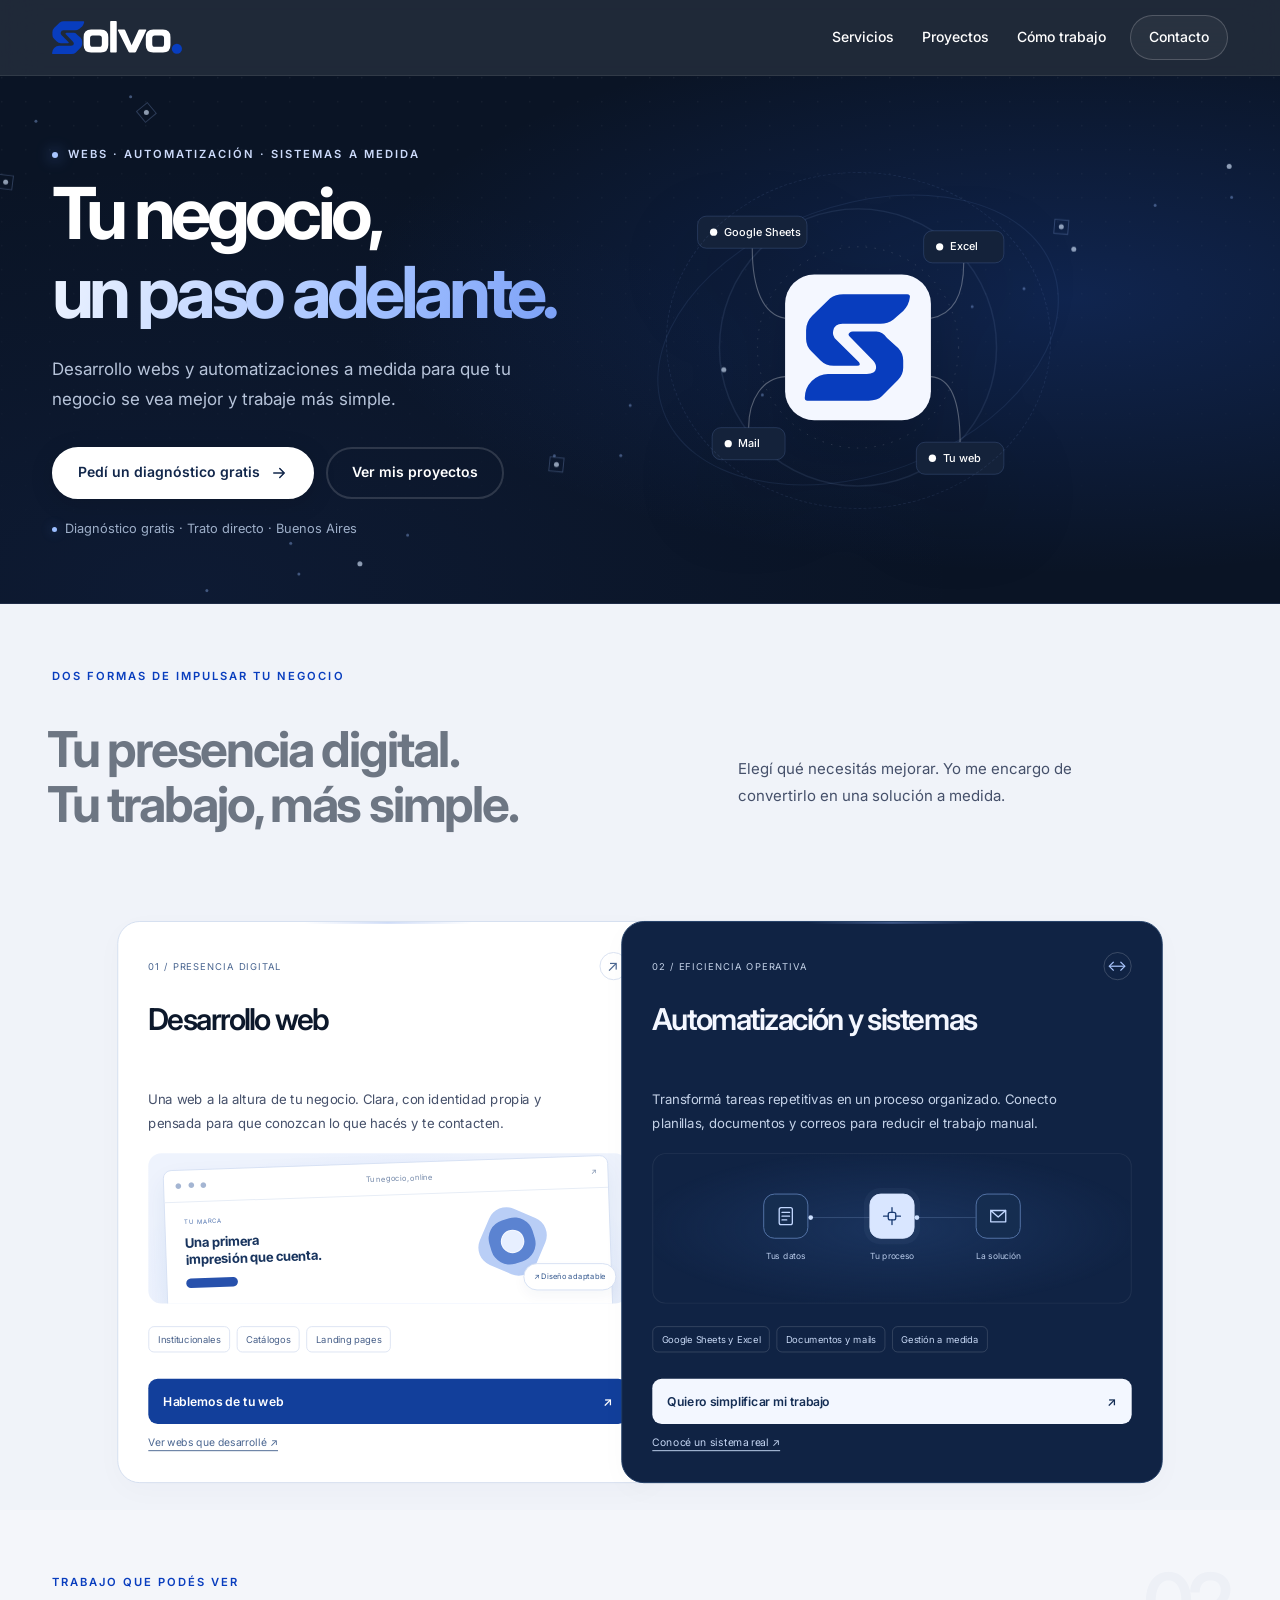
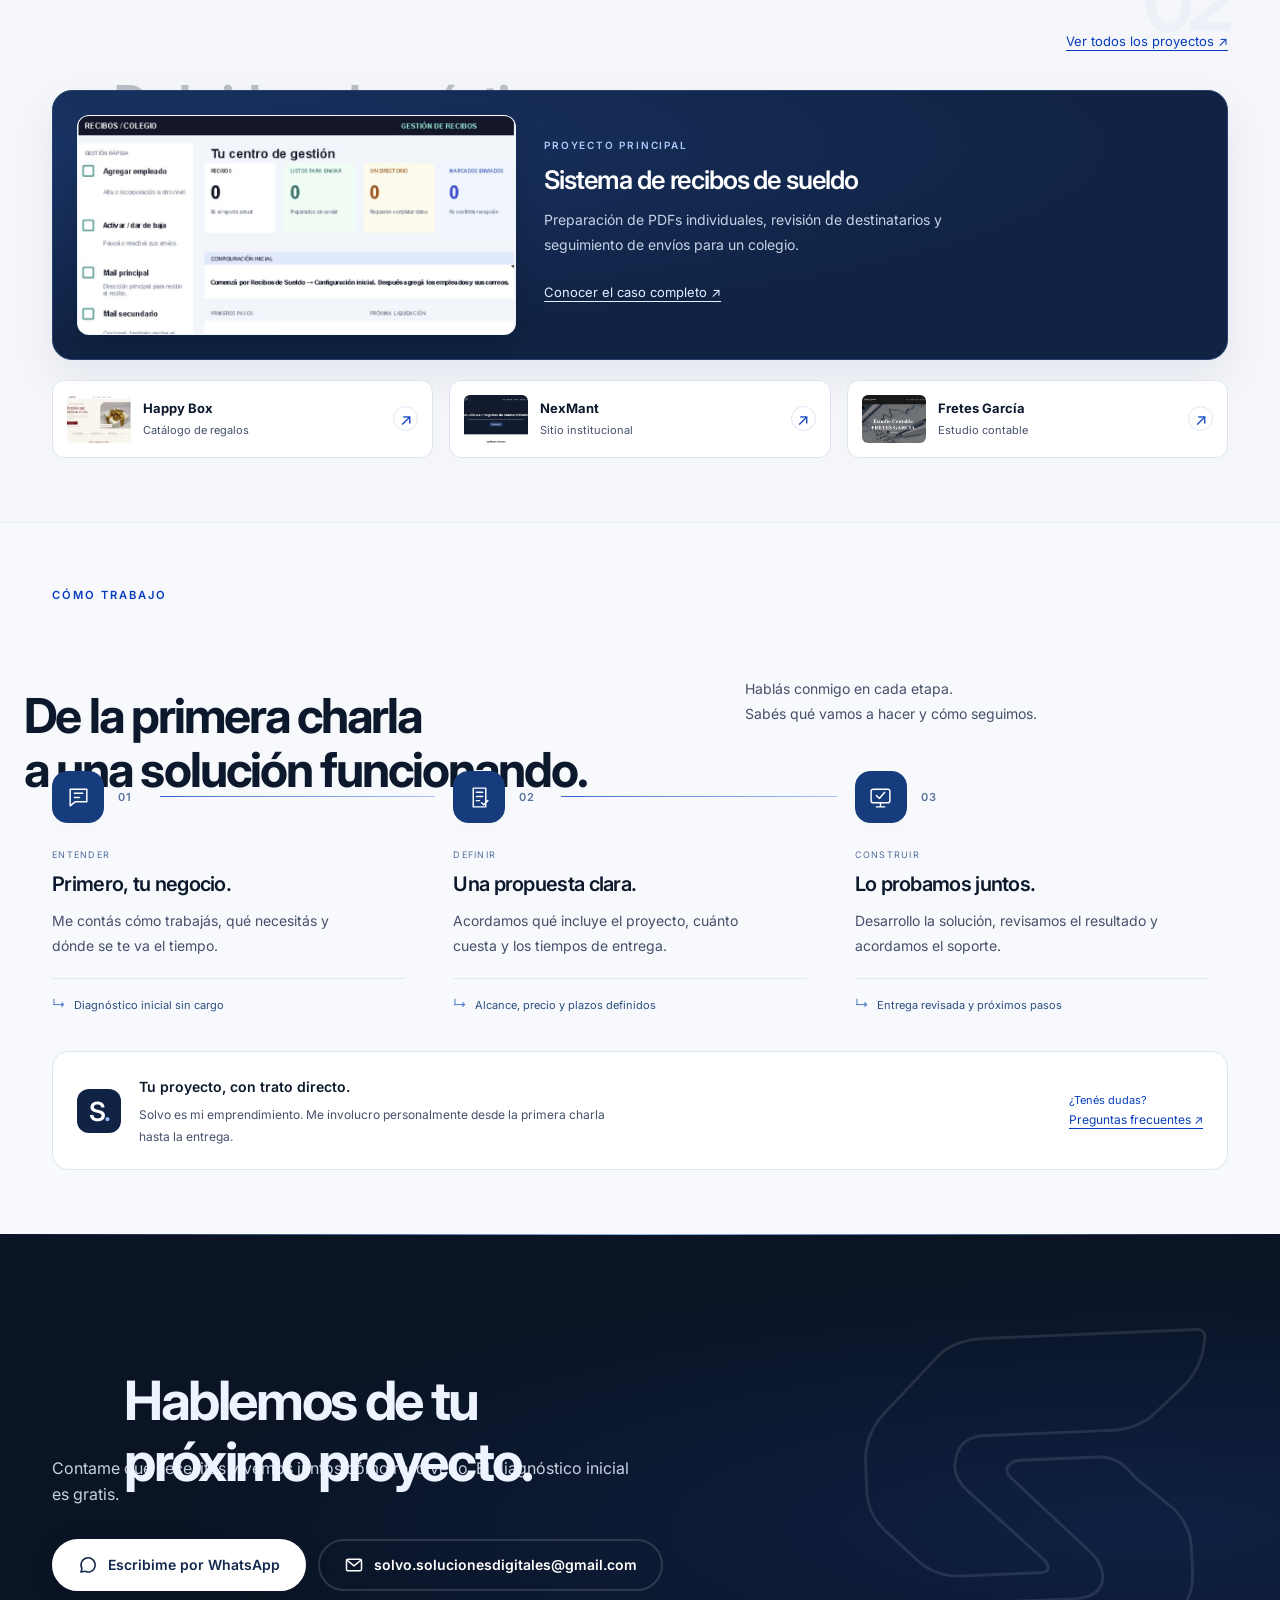
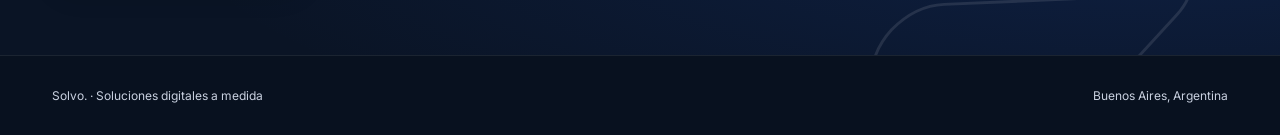
==== commit a0d97213: "Configurar WhatsApp y correo de contacto de Solvo" ====
--- a/index.html
+++ b/index.html
@@ -39,7 +39,7 @@
   <link rel="stylesheet" href="css/conversion.css?v=6">
   <link rel="stylesheet" href="css/projects.css?v=7">
   <link rel="stylesheet" href="css/systems.css?v=8">
-  <script src="js/config.js?v=7" defer></script>
+  <script src="js/config.js?v=contact14" defer></script>
   <script src="js/main.js?v=7" defer></script>
   <script src="js/scroll.js?v=smooth5" defer></script>
   <script src="js/conversion.js?v=9" defer></script>
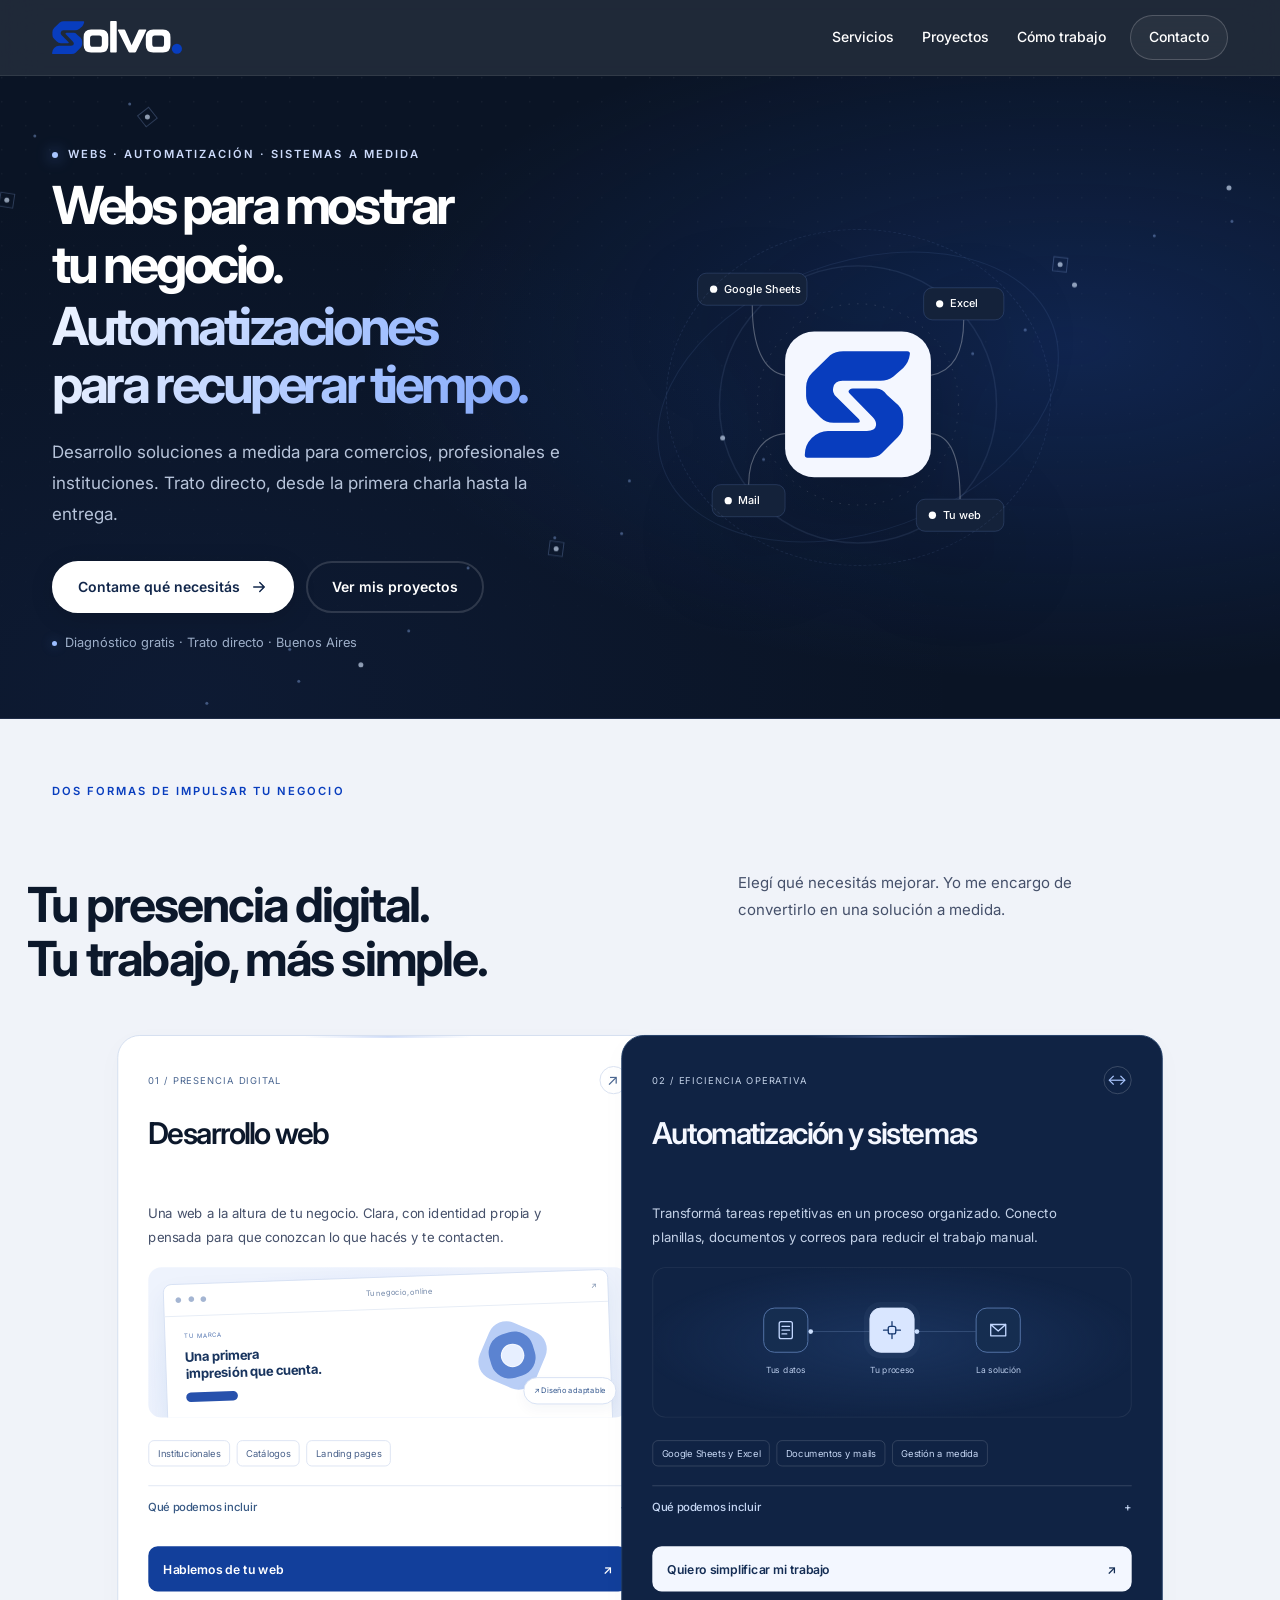
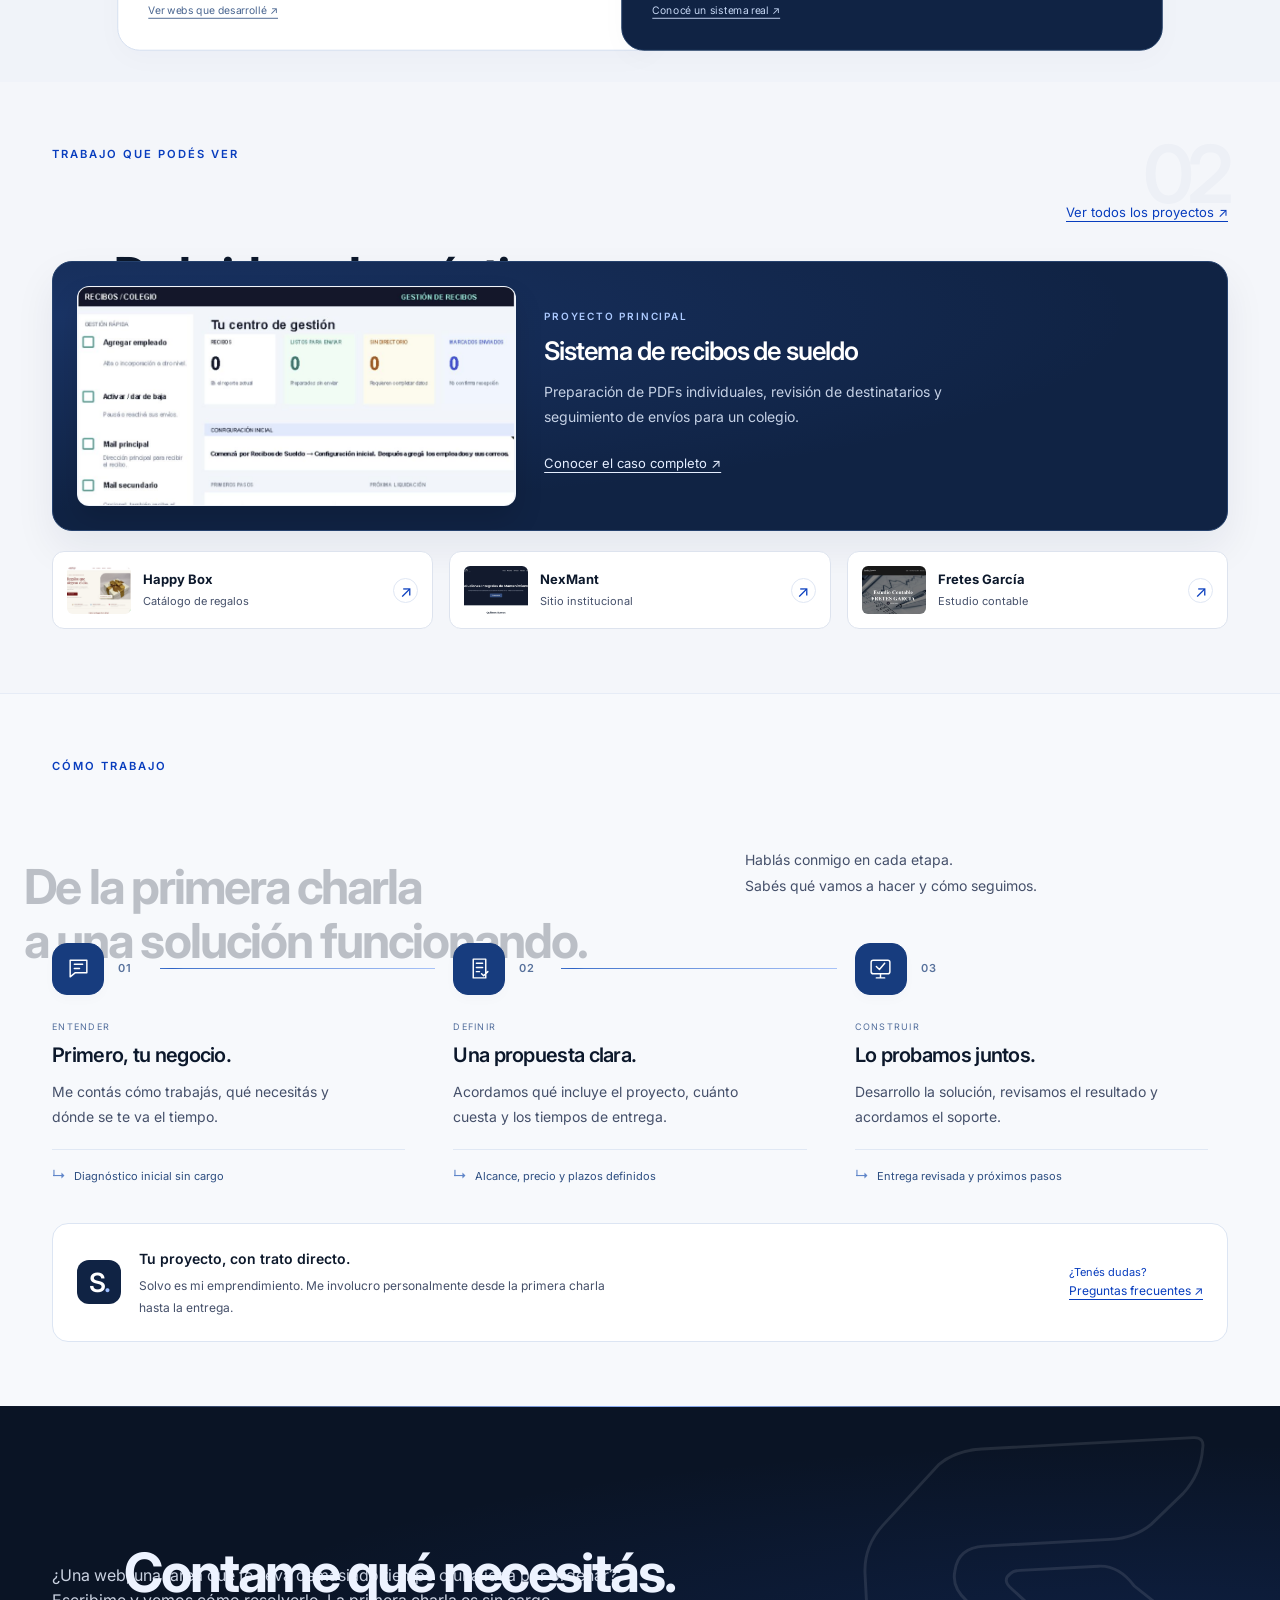
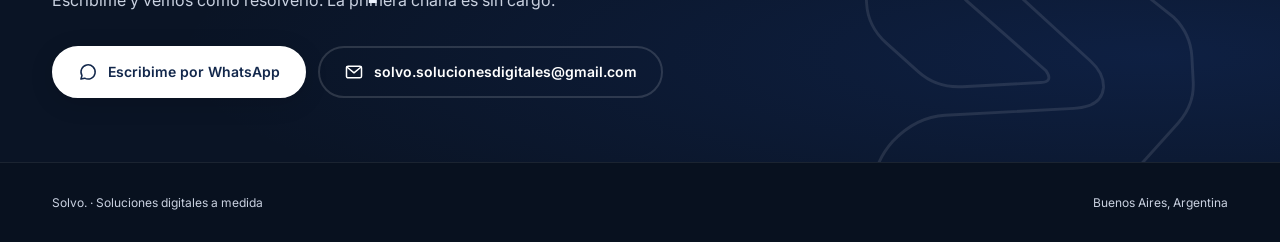
==== commit 86aa01a0: "Clarificar oferta, facilitar consultas y preparar medición con consentimiento" ====
--- a/index.html
+++ b/index.html
@@ -39,10 +39,11 @@
   <link rel="stylesheet" href="css/conversion.css?v=6">
   <link rel="stylesheet" href="css/projects.css?v=7">
   <link rel="stylesheet" href="css/systems.css?v=8">
-  <script src="js/config.js?v=contact14" defer></script>
+  <script src="js/config.js?v=sales15" defer></script>
   <script src="js/main.js?v=7" defer></script>
   <script src="js/scroll.js?v=smooth5" defer></script>
-  <script src="js/conversion.js?v=9" defer></script>
+  <script src="js/analytics.js?v=sales15" defer></script>
+  <script src="js/conversion.js?v=sales15" defer></script>
   <link rel="stylesheet" href="css/layout.css?v=9">
   <link rel="stylesheet" href="css/details.css?v=10">
   <script src="js/details.js?v=10" defer></script>
@@ -50,6 +51,7 @@
   <script src="js/ambient.js?v=12" defer></script>
   <link rel="stylesheet" href="css/offers.css?v=12">
   <link rel="stylesheet" href="css/process.css?v=13">
+  <link rel="stylesheet" href="css/sales.css?v=sales15">
 </head>
 <body class="home">
 <a class="skip-link" href="#contenido">Saltar al contenido</a><header class="site-header">
@@ -80,13 +82,13 @@
         <div class="hero__content">
           <p class="eyebrow" data-hero style="--d: 0">Webs · Automatización · Sistemas a medida</p>
           <h1 id="hero-titulo">
-            <span class="line"><span data-hero style="--d: 1">Tu negocio,</span></span>
-            <span class="line"><span data-hero style="--d: 2">un paso adelante.</span></span>
+            <span class="line"><span data-hero style="--d: 1">Webs para mostrar<br>tu negocio.</span></span>
+            <span class="line"><span data-hero style="--d: 2">Automatizaciones<br>para recuperar tiempo.</span></span>
           </h1>
-          <p class="lead" data-hero style="--d: 3">Desarrollo webs y automatizaciones a medida para que tu negocio se vea mejor y trabaje más simple.</p>
+          <p class="lead" data-hero style="--d: 3">Desarrollo soluciones a medida para comercios, profesionales e instituciones. Trato directo, desde la primera charla hasta la entrega.</p>
           <div class="actions" data-hero style="--d: 4">
-            <a class="btn btn--primary" href="#contacto">
-              Pedí un diagnóstico gratis
+            <a class="btn btn--primary" href="https://wa.me/5491165520810?text=Hola%20Solvo%2C%20quer%C3%ADa%20contarte%20qu%C3%A9%20necesito%20para%20mi%20negocio." data-config="whatsapp" target="_blank" rel="noopener noreferrer">
+              Contame qué necesitás
               <svg class="btn__arrow" viewBox="0 0 24 24" aria-hidden="true" focusable="false"><path d="M5 12h14M13 6l6 6-6 6"/></svg>
             </a>
             <a class="btn btn--outline" href="proyectos.html">Ver mis proyectos</a>
@@ -157,6 +159,7 @@
         <p class="offer-description">Una web a la altura de tu negocio. Clara, con identidad propia y pensada para que conozcan lo que hacés y te contacten.</p>
         <div class="offer-visual web-visual" aria-hidden="true"><div class="web-visual__window"><div class="web-visual__bar"><span>● ● ●</span><span>Tu negocio, online</span><span>↗</span></div><div class="web-visual__content"><div><span class="visual-kicker">TU MARCA</span><strong>Una primera<br>impresión que cuenta.</strong><i></i></div><div class="web-visual__art"><span></span><span></span><span></span></div></div></div><div class="web-visual__badge">↗ Diseño adaptable</div></div>
         <ul class="offer-includes" aria-label="Tipos de sitios"><li>Institucionales</li><li>Catálogos</li><li>Landing pages</li></ul>
+        <details class="offer-scope"><summary>Qué podemos incluir <span aria-hidden="true">+</span></summary><ul><li>Diseño adaptable a celular y a tu marca.</li><li>Presentación de servicios o catálogo.</li><li>Contacto por WhatsApp y correo.</li><li>Publicación y revisión antes de la entrega.</li></ul><p>El alcance, los contenidos y el mantenimiento se acuerdan en la propuesta.</p></details>
         <div class="offer-actions"><a class="service-link offer-cta" href="#contacto" data-service="web">Hablemos de tu web <span aria-hidden="true">↗</span></a><a class="offer-proof" href="proyectos.html#trabajos-grilla">Ver webs que desarrollé ↗</a></div>
       </article>
       <article class="card offer offer--automation" data-reveal aria-labelledby="automatizacion-titulo">
@@ -165,6 +168,7 @@
         <p class="offer-description">Transformá tareas repetitivas en un proceso organizado. Conecto planillas, documentos y correos para reducir el trabajo manual.</p>
         <div class="offer-visual automation-visual" aria-hidden="true"><div class="automation-node"><span><svg viewBox="0 0 24 24"><rect x="5" y="3" width="14" height="18" rx="2"/><path d="M8 8h8M8 12h8M8 16h5"/></svg></span><small>Tus datos</small></div><div class="automation-connector"><i></i></div><div class="automation-node automation-node--core"><span><svg viewBox="0 0 24 24"><path d="M12 3v5M12 16v5M3 12h5M16 12h5"/><rect x="8" y="8" width="8" height="8" rx="2"/></svg></span><small>Tu proceso</small></div><div class="automation-connector"><i></i></div><div class="automation-node"><span><svg viewBox="0 0 24 24"><path d="M4 6h16v12H4zM4 6l8 7 8-7"/></svg></span><small>La solución</small></div></div>
         <ul class="offer-includes" aria-label="Herramientas y soluciones"><li>Google Sheets y Excel</li><li>Documentos y mails</li><li>Gestión a medida</li></ul>
+        <details class="offer-scope"><summary>Qué podemos incluir <span aria-hidden="true">+</span></summary><ul><li>Diagnóstico del proceso actual.</li><li>Desarrollo con tus herramientas.</li><li>Pruebas con casos acordados.</li><li>Explicación de uso y condiciones de soporte.</li></ul><p>Las integraciones, licencias y límites se definen antes de empezar.</p></details>
         <div class="offer-actions"><a class="service-link offer-cta" href="#contacto" data-service="automatizacion">Quiero simplificar mi trabajo <span aria-hidden="true">↗</span></a><a class="offer-proof" href="proyectos.html#casos">Conocé un sistema real ↗</a></div>
       </article>
     </div>
@@ -186,19 +190,19 @@
         <path class="contact__piece contact__piece--b" d="M110 87H164Q178 87 188 102L214 125Q225 137 225 153V170Q225 186 213 198L176 235Q166 245 146 245H6Q0 245 0 239Q0 216 16 200Q33 184 53 184H142Q161 184 163 171Q164 161 155 152L103 99Q97 93 103 89Q105 87 110 87Z"/>
       </svg>
       <div class="container contact__inner">
-        <h2 id="contacto-titulo" data-reveal>Hablemos de tu próximo proyecto.</h2>
-        <p class="lead" data-reveal style="--d: 1">Contame qué necesitás y vemos juntos cómo resolverlo. El diagnóstico inicial es gratis.</p>
+        <h2 id="contacto-titulo" data-reveal>Contame qué necesitás.</h2>
+        <p class="lead" data-reveal style="--d: 1">¿Una web, una tarea que te lleva demasiado tiempo o una idea por ordenar? Escribime y vemos cómo resolverlo. La primera charla es sin cargo.</p>
         <p class="contact-choice" id="contact-choice" role="status" hidden></p>
         <div class="actions" data-reveal style="--d: 2">
           <!-- El link real de WhatsApp se arma desde js/config.js -->
-          <a class="btn btn--primary" hidden data-config="whatsapp" target="_blank" rel="noopener">
+          <a class="btn btn--primary" href="https://wa.me/5491165520810" data-config="whatsapp" target="_blank" rel="noopener noreferrer">
             <svg class="btn__icon" viewBox="0 0 24 24" aria-hidden="true" focusable="false"><path d="M3.5 20.5l1.3-4.2A8.5 8.5 0 1 1 8 19.4z"/></svg>
             Escribime por WhatsApp
           </a>
           <!-- El mail real se toma de js/config.js -->
-          <a class="btn btn--outline" hidden data-config="email">
+          <a class="btn btn--outline" href="mailto:solvo.solucionesdigitales@gmail.com" data-config="email">
             <svg class="btn__icon" viewBox="0 0 24 24" aria-hidden="true" focusable="false"><rect x="3" y="5" width="18" height="14" rx="2"/><path d="M3.5 6l8.5 7 8.5-7"/></svg>
-            <span data-config-text>Escribime por mail</span>
+            <span data-config-text>solvo.solucionesdigitales@gmail.com</span>
           </a>
         </div>
       </div>
--- a/css/sales.css
+++ b/css/sales.css
@@ -0,0 +1,22 @@
+.home .hero h1 { max-width:25ch; font-size:clamp(2rem,4.1vw,3.5rem); line-height:1.12; }
+.home .hero .lead { max-width:49ch; }
+.offer-scope { margin:-8px 0 20px; border-top:1px solid #e0e7f3; }
+.offer-scope summary { display:flex; align-items:center; justify-content:space-between; gap:12px; min-height:44px; padding-block:10px; font-size:.75rem; font-weight:500; color:#385984; cursor:pointer; list-style:none; }
+.offer-scope summary::-webkit-details-marker { display:none; }
+.offer-scope summary > span { transition:transform .25s; }
+.offer-scope[open] summary > span { transform:rotate(45deg); }
+.offer-scope ul { list-style:none; display:grid; gap:8px; padding:6px 0 0; }
+.offer-scope li { font-size:.75rem; line-height:1.7; color:var(--texto-suave); padding-left:14px; position:relative; }
+.offer-scope li::before { content:"·"; position:absolute; left:0; color:#6c8fcd; }
+.home .offer-scope > p { font-size:.6875rem; line-height:1.7; color:var(--texto-suave); margin:12px 0; }
+.offer--automation .offer-scope { border-color:#ffffff26; }
+.offer--automation .offer-scope summary,.offer--automation .offer-scope li,.home .offer--automation .offer-scope > p { color:#c5d6f3; }
+.home .contact .btn--outline { min-width:0; overflow-wrap:anywhere; }
+.home .contact .btn--outline [data-config-text] { min-width:0; }
+.analytics-choice { position:fixed; z-index:100; left:16px; bottom:16px; width:min(430px,calc(100% - 32px)); padding:20px; border:1px solid #d7e1f0; border-radius:16px; background:#fff; color:#102344; box-shadow:0 12px 40px #10234422; }
+.analytics-choice p { font-size:.75rem; line-height:1.7; margin-bottom:12px; }
+.analytics-choice .actions { flex-direction:row; flex-wrap:wrap; gap:8px; }
+.analytics-choice button { font:inherit; font-size:.75rem; padding:10px 14px; border:1px solid #c6d4eb; border-radius:8px; background:#f5f8ff; color:#173969; cursor:pointer; }
+.analytics-choice button:first-child { background:#173969; border-color:#173969; color:#fff; }
+.analytics-preferences { margin-top:10px; padding:4px 0; background:none; border:0; color:inherit; font:inherit; font-size:.6875rem; text-decoration:underline; cursor:pointer; }
+@media(max-width:767px) { .home .hero h1 { font-size:clamp(1.65rem,7.6vw,2.65rem); letter-spacing:-.055em; } .home .hero .lead { font-size:.875rem; } }
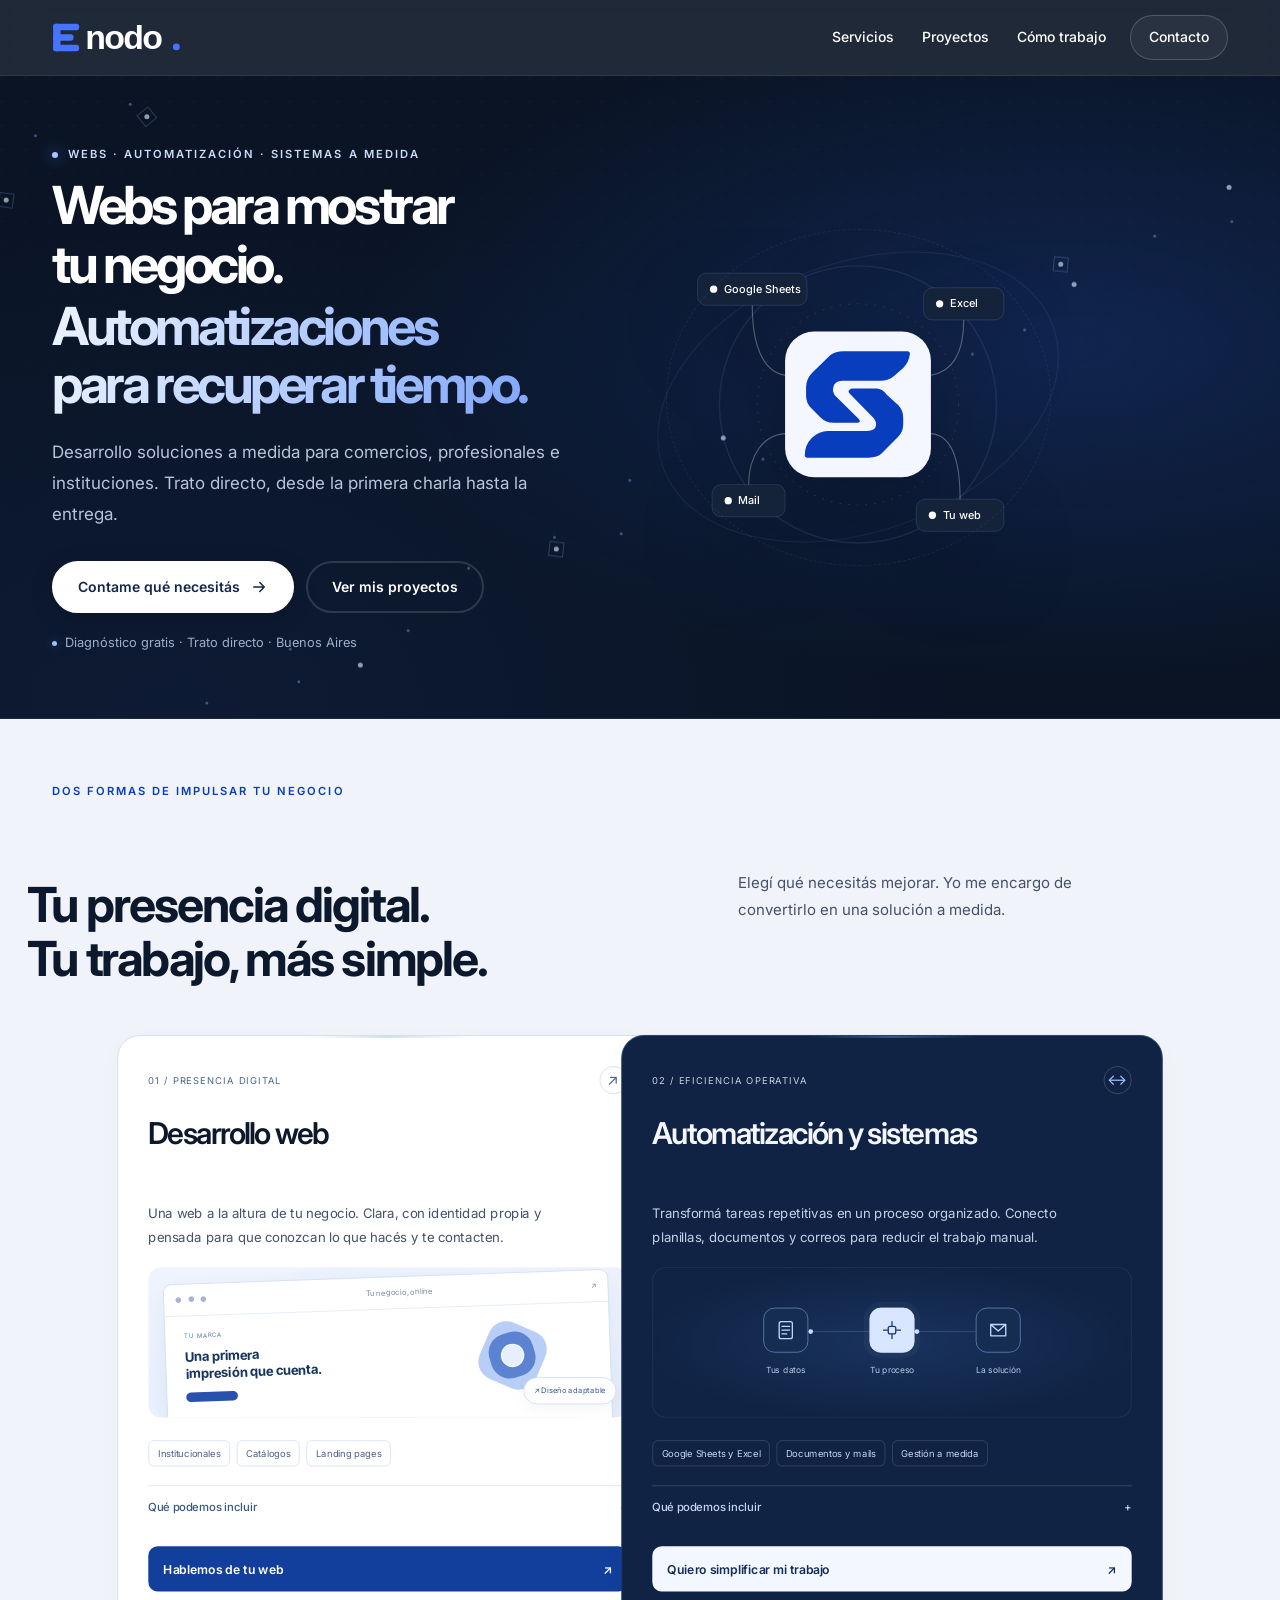
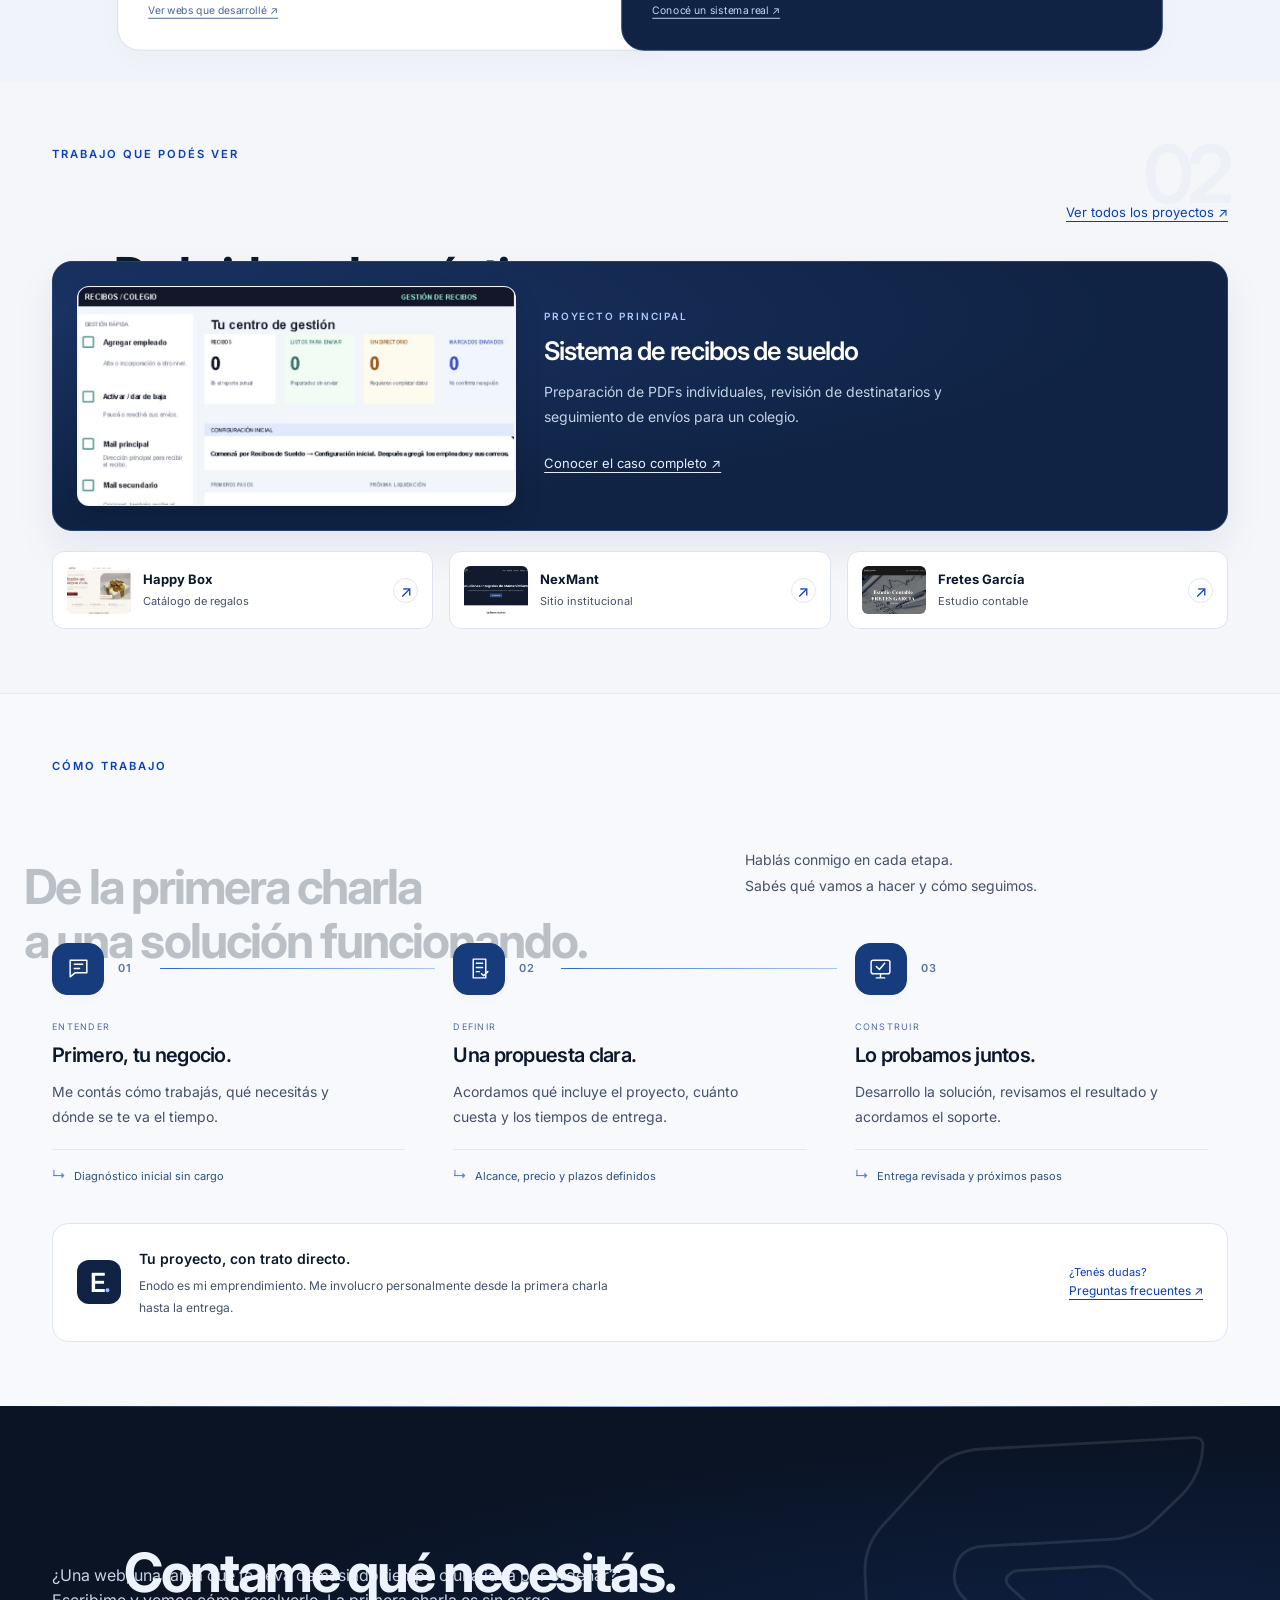
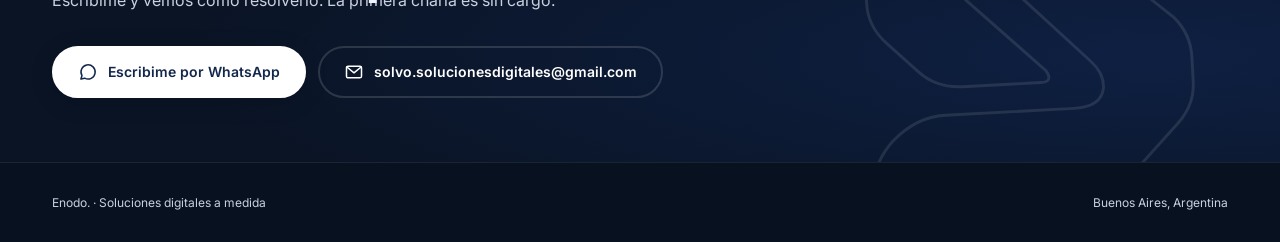
==== commit 8c21e583: "Actualizar marca visible a Enodo y renovar identidad del sitio" ====
--- a/index.html
+++ b/index.html
@@ -3,31 +3,31 @@
 <head>
   <meta charset="utf-8">
   <meta name="viewport" content="width=device-width, initial-scale=1">
-  <title>Solvo. · Soluciones digitales a medida</title>
+  <title>Enodo. · Soluciones digitales a medida</title>
   <meta name="description" content="Páginas web y automatización para colegios, PyMEs y pequeños negocios. Resuelvo tareas repetitivas con Google Sheets, Excel y mail. Pedí un diagnóstico gratis.">
   <meta name="theme-color" content="#0C182B">
   <script>document.documentElement.classList.add("js", "motion-enabled");</script>
 
   <!--
     Dirección pública del sitio. Si más adelante conectás un dominio propio
-    (por ejemplo "https://solvo.com.ar"), cambialo en estas 3 líneas.
+    (por ejemplo "https://tudominio.com.ar"), cambialo en estas 3 líneas.
   -->
   <link rel="canonical" href="https://solvo-ar.netlify.app/">
   <meta property="og:url" content="https://solvo-ar.netlify.app/">
-  <meta property="og:image" content="https://solvo-ar.netlify.app/assets/og-image.png">
+  <meta property="og:image" content="https://solvo-ar.netlify.app/assets/og-image.png?v=enodo16">
 
   <meta property="og:type" content="website">
   <meta property="og:locale" content="es_AR">
-  <meta property="og:site_name" content="Solvo.">
-  <meta property="og:title" content="Solvo. · Soluciones digitales a medida">
+  <meta property="og:site_name" content="Enodo.">
+  <meta property="og:title" content="Enodo. · Soluciones digitales a medida">
   <meta property="og:description" content="Páginas web y automatización de tareas repetitivas para tu negocio, con las herramientas que ya usás.">
   <meta property="og:image:width" content="1200">
   <meta property="og:image:height" content="630">
-  <meta property="og:image:alt" content="Logo de Solvo. con el slogan Soluciones digitales a medida">
+  <meta property="og:image:alt" content="Logo de Enodo. con el slogan Soluciones digitales a medida">
   <meta name="twitter:card" content="summary_large_image">
 
-  <link rel="icon" href="assets/favicon.ico" sizes="16x16 32x32 48x48">
-  <link rel="apple-touch-icon" href="assets/apple-touch-icon.png">
+  <link rel="icon" href="assets/favicon.ico?v=enodo16" sizes="48x48">
+  <link rel="apple-touch-icon" href="assets/apple-touch-icon.png?v=enodo16">
 
   <link rel="preconnect" href="https://fonts.googleapis.com">
   <link rel="preconnect" href="https://fonts.gstatic.com" crossorigin>
@@ -39,11 +39,11 @@
   <link rel="stylesheet" href="css/conversion.css?v=6">
   <link rel="stylesheet" href="css/projects.css?v=7">
   <link rel="stylesheet" href="css/systems.css?v=8">
-  <script src="js/config.js?v=sales15" defer></script>
-  <script src="js/main.js?v=7" defer></script>
+  <script src="js/config.js?v=enodo16" defer></script>
+  <script src="js/main.js?v=enodo16" defer></script>
   <script src="js/scroll.js?v=smooth5" defer></script>
-  <script src="js/analytics.js?v=sales15" defer></script>
-  <script src="js/conversion.js?v=sales15" defer></script>
+  <script src="js/analytics.js?v=enodo16" defer></script>
+  <script src="js/conversion.js?v=enodo16" defer></script>
   <link rel="stylesheet" href="css/layout.css?v=9">
   <link rel="stylesheet" href="css/details.css?v=10">
   <script src="js/details.js?v=10" defer></script>
@@ -56,8 +56,8 @@
 <body class="home">
 <a class="skip-link" href="#contenido">Saltar al contenido</a><header class="site-header">
     <div class="container header-inner">
-      <a class="brand" href="#inicio" aria-label="Solvo., ir al inicio">
-        <img src="assets/logo-header.svg" alt="Solvo." width="146" height="37">
+      <a class="brand" href="#inicio" aria-label="Enodo., ir al inicio">
+        <img src="assets/logo-header.svg?v=enodo16" alt="Enodo." width="146" height="47">
       </a>
 
       <button class="nav-toggle" type="button" aria-expanded="false" aria-controls="menu" aria-label="Abrir menú">
@@ -87,7 +87,7 @@
           </h1>
           <p class="lead" data-hero style="--d: 3">Desarrollo soluciones a medida para comercios, profesionales e instituciones. Trato directo, desde la primera charla hasta la entrega.</p>
           <div class="actions" data-hero style="--d: 4">
-            <a class="btn btn--primary" href="https://wa.me/5491165520810?text=Hola%20Solvo%2C%20quer%C3%ADa%20contarte%20qu%C3%A9%20necesito%20para%20mi%20negocio." data-config="whatsapp" target="_blank" rel="noopener noreferrer">
+            <a class="btn btn--primary" href="https://wa.me/5491165520810?text=Hola%20Enodo%2C%20quer%C3%ADa%20contarte%20qu%C3%A9%20necesito%20para%20mi%20negocio." data-config="whatsapp" target="_blank" rel="noopener noreferrer">
               Contame qué necesitás
               <svg class="btn__arrow" viewBox="0 0 24 24" aria-hidden="true" focusable="false"><path d="M5 12h14M13 6l6 6-6 6"/></svg>
             </a>
@@ -181,7 +181,7 @@
    <li><div class="process-stage"><span class="process-icon" aria-hidden="true"><svg viewBox="0 0 24 24"><path d="M6 3h12v18H6zM9 7h6M9 11h6M9 15h3M14 17l2 2 4-4"/></svg></span><span class="process-index">02</span><i class="process-connection" aria-hidden="true"></i></div><div class="process-copy"><p class="process-label">Definir</p><h3>Una propuesta clara.</h3><p>Acordamos qué incluye el proyecto, cuánto cuesta y los tiempos de entrega.</p><p class="process-result"><span aria-hidden="true">↳</span> Alcance, precio y plazos definidos</p></div></li>
    <li><div class="process-stage"><span class="process-icon" aria-hidden="true"><svg viewBox="0 0 24 24"><rect x="3" y="4" width="18" height="13" rx="2"/><path d="M8 21h8M12 17v4M8 10l3 3 5-6"/></svg></span><span class="process-index">03</span></div><div class="process-copy"><p class="process-label">Construir</p><h3>Lo probamos juntos.</h3><p>Desarrollo la solución, revisamos el resultado y acordamos el soporte.</p><p class="process-result"><span aria-hidden="true">↳</span> Entrega revisada y próximos pasos</p></div></li>
   </ol>
-  <div class="process-personal"><div class="process-personal__mark" aria-hidden="true">S<span>.</span></div><div><strong>Tu proyecto, con trato directo.</strong><p>Solvo es mi emprendimiento. Me involucro personalmente desde la primera charla hasta la entrega.</p></div><a class="home-faq-link" href="proyectos.html#preguntas">¿Tenés dudas? <span>Preguntas frecuentes ↗</span></a></div>
+  <div class="process-personal"><div class="process-personal__mark" aria-hidden="true">E<span>.</span></div><div><strong>Tu proyecto, con trato directo.</strong><p>Enodo es mi emprendimiento. Me involucro personalmente desde la primera charla hasta la entrega.</p></div><a class="home-faq-link" href="proyectos.html#preguntas">¿Tenés dudas? <span>Preguntas frecuentes ↗</span></a></div>
  </div>
 </section><section class="section section--dark contact" id="contacto" aria-labelledby="contacto-titulo">
       <!-- Marca decorativa: contorno de las dos piezas de la S -->
@@ -209,7 +209,7 @@
     </section></main>
 <footer class="site-footer">
     <div class="container footer-inner">
-      <p>Solvo. · Soluciones digitales a medida</p>
+      <p>Enodo. · Soluciones digitales a medida</p>
       <!-- El usuario de Instagram se toma de js/config.js -->
       <a class="footer-link" hidden data-config="instagram" target="_blank" rel="noopener">
         <svg class="footer-link__icon" viewBox="0 0 24 24" aria-hidden="true" focusable="false"><rect x="3" y="3" width="18" height="18" rx="5"/><circle cx="12" cy="12" r="4"/><path d="M17.5 6.5h.01"/></svg>
--- a/css/styles.css
+++ b/css/styles.css
@@ -1,5 +1,5 @@
 /* ==========================================================
-   Solvo. — estilos (mobile-first)
+   Enodo. — estilos (mobile-first)
    ========================================================== */
 
 :root {
--- a/css/premium.css
+++ b/css/premium.css
@@ -1,4 +1,4 @@
-/* Dirección visual de Solvo: profundidad, contraste y movimiento contenido. */
+/* Dirección visual de Enodo: profundidad, contraste y movimiento contenido. */
 :root { --max: 1240px; --radio: 20px; --font-titulos: "Inter", system-ui, sans-serif; }
 ::selection { background: #bed2ff; color: #0c182b; }
 h1,h2,h3 { letter-spacing: -.045em; }
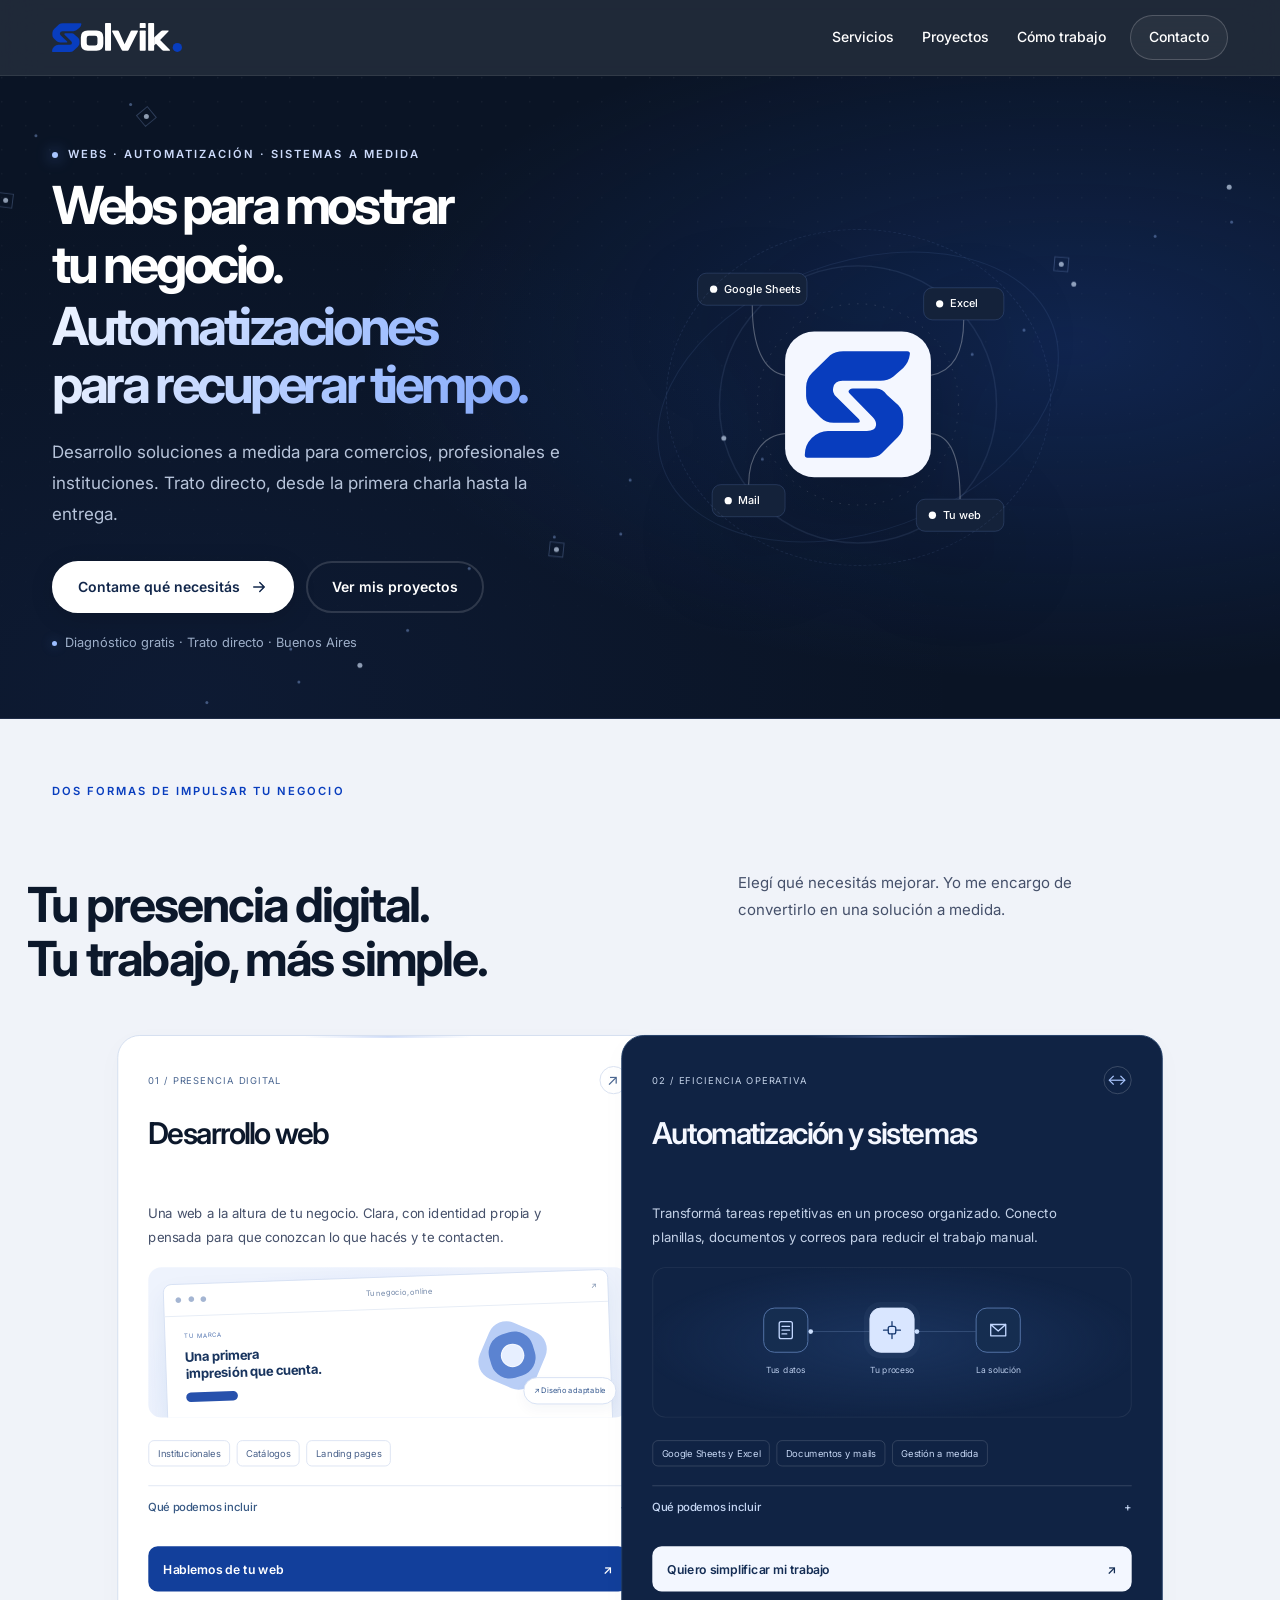
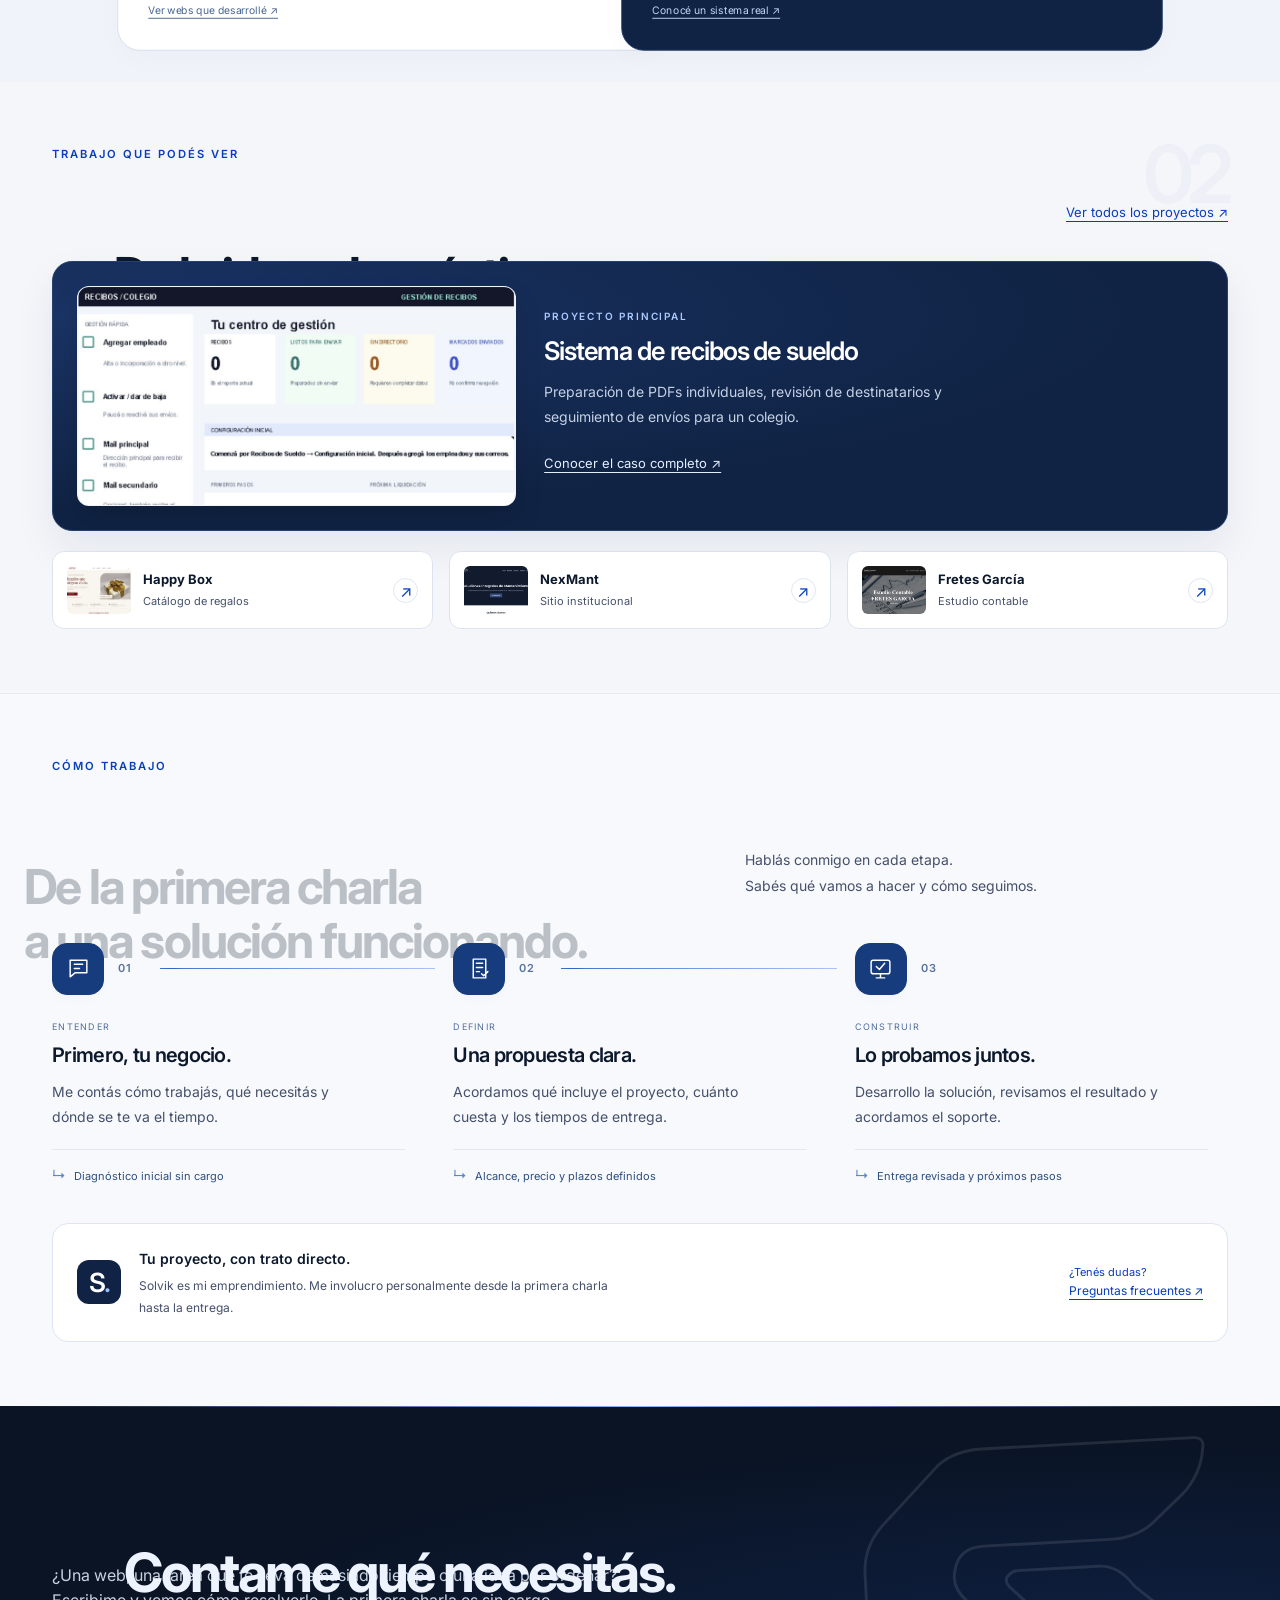
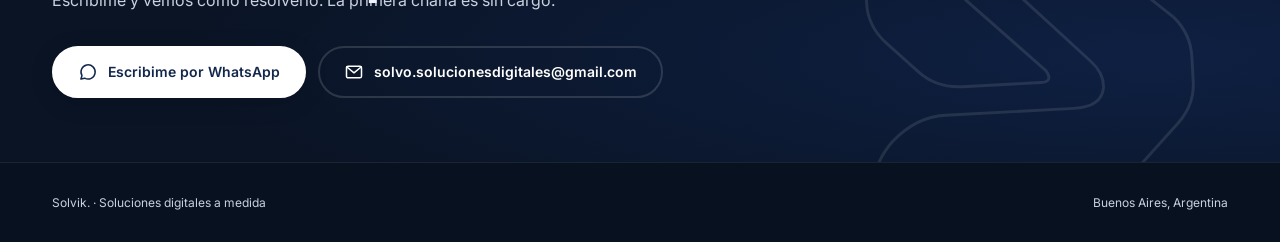
==== commit bfba7979: "Aplicar marca Solvik y logo aprobado al sitio" ====
--- a/index.html
+++ b/index.html
@@ -3,7 +3,7 @@
 <head>
   <meta charset="utf-8">
   <meta name="viewport" content="width=device-width, initial-scale=1">
-  <title>Enodo. · Soluciones digitales a medida</title>
+  <title>Solvik. · Soluciones digitales a medida</title>
   <meta name="description" content="Páginas web y automatización para colegios, PyMEs y pequeños negocios. Resuelvo tareas repetitivas con Google Sheets, Excel y mail. Pedí un diagnóstico gratis.">
   <meta name="theme-color" content="#0C182B">
   <script>document.documentElement.classList.add("js", "motion-enabled");</script>
@@ -14,20 +14,20 @@
   -->
   <link rel="canonical" href="https://solvo-ar.netlify.app/">
   <meta property="og:url" content="https://solvo-ar.netlify.app/">
-  <meta property="og:image" content="https://solvo-ar.netlify.app/assets/og-image.png?v=enodo16">
+  <meta property="og:image" content="https://solvo-ar.netlify.app/assets/og-image.png?v=solvik17">
 
   <meta property="og:type" content="website">
   <meta property="og:locale" content="es_AR">
-  <meta property="og:site_name" content="Enodo.">
-  <meta property="og:title" content="Enodo. · Soluciones digitales a medida">
+  <meta property="og:site_name" content="Solvik.">
+  <meta property="og:title" content="Solvik. · Soluciones digitales a medida">
   <meta property="og:description" content="Páginas web y automatización de tareas repetitivas para tu negocio, con las herramientas que ya usás.">
   <meta property="og:image:width" content="1200">
   <meta property="og:image:height" content="630">
-  <meta property="og:image:alt" content="Logo de Enodo. con el slogan Soluciones digitales a medida">
+  <meta property="og:image:alt" content="Logo de Solvik. con el slogan Soluciones digitales a medida">
   <meta name="twitter:card" content="summary_large_image">
 
-  <link rel="icon" href="assets/favicon.ico?v=enodo16" sizes="48x48">
-  <link rel="apple-touch-icon" href="assets/apple-touch-icon.png?v=enodo16">
+  <link rel="icon" href="assets/favicon.ico?v=solvik17" sizes="16x16 32x32 48x48">
+  <link rel="apple-touch-icon" href="assets/apple-touch-icon.png?v=solvik17">
 
   <link rel="preconnect" href="https://fonts.googleapis.com">
   <link rel="preconnect" href="https://fonts.gstatic.com" crossorigin>
@@ -39,11 +39,11 @@
   <link rel="stylesheet" href="css/conversion.css?v=6">
   <link rel="stylesheet" href="css/projects.css?v=7">
   <link rel="stylesheet" href="css/systems.css?v=8">
-  <script src="js/config.js?v=enodo16" defer></script>
-  <script src="js/main.js?v=enodo16" defer></script>
+  <script src="js/config.js?v=solvik17" defer></script>
+  <script src="js/main.js?v=solvik17" defer></script>
   <script src="js/scroll.js?v=smooth5" defer></script>
-  <script src="js/analytics.js?v=enodo16" defer></script>
-  <script src="js/conversion.js?v=enodo16" defer></script>
+  <script src="js/analytics.js?v=solvik17" defer></script>
+  <script src="js/conversion.js?v=solvik17" defer></script>
   <link rel="stylesheet" href="css/layout.css?v=9">
   <link rel="stylesheet" href="css/details.css?v=10">
   <script src="js/details.js?v=10" defer></script>
@@ -56,8 +56,8 @@
 <body class="home">
 <a class="skip-link" href="#contenido">Saltar al contenido</a><header class="site-header">
     <div class="container header-inner">
-      <a class="brand" href="#inicio" aria-label="Enodo., ir al inicio">
-        <img src="assets/logo-header.svg?v=enodo16" alt="Enodo." width="146" height="47">
+      <a class="brand" href="#inicio" aria-label="Solvik., ir al inicio">
+        <img src="assets/logo-header.svg?v=solvik17" alt="Solvik." width="146" height="34">
       </a>
 
       <button class="nav-toggle" type="button" aria-expanded="false" aria-controls="menu" aria-label="Abrir menú">
@@ -87,7 +87,7 @@
           </h1>
           <p class="lead" data-hero style="--d: 3">Desarrollo soluciones a medida para comercios, profesionales e instituciones. Trato directo, desde la primera charla hasta la entrega.</p>
           <div class="actions" data-hero style="--d: 4">
-            <a class="btn btn--primary" href="https://wa.me/5491165520810?text=Hola%20Enodo%2C%20quer%C3%ADa%20contarte%20qu%C3%A9%20necesito%20para%20mi%20negocio." data-config="whatsapp" target="_blank" rel="noopener noreferrer">
+            <a class="btn btn--primary" href="https://wa.me/5491165520810?text=Hola%20Solvik%2C%20quer%C3%ADa%20contarte%20qu%C3%A9%20necesito%20para%20mi%20negocio." data-config="whatsapp" target="_blank" rel="noopener noreferrer">
               Contame qué necesitás
               <svg class="btn__arrow" viewBox="0 0 24 24" aria-hidden="true" focusable="false"><path d="M5 12h14M13 6l6 6-6 6"/></svg>
             </a>
@@ -181,7 +181,7 @@
    <li><div class="process-stage"><span class="process-icon" aria-hidden="true"><svg viewBox="0 0 24 24"><path d="M6 3h12v18H6zM9 7h6M9 11h6M9 15h3M14 17l2 2 4-4"/></svg></span><span class="process-index">02</span><i class="process-connection" aria-hidden="true"></i></div><div class="process-copy"><p class="process-label">Definir</p><h3>Una propuesta clara.</h3><p>Acordamos qué incluye el proyecto, cuánto cuesta y los tiempos de entrega.</p><p class="process-result"><span aria-hidden="true">↳</span> Alcance, precio y plazos definidos</p></div></li>
    <li><div class="process-stage"><span class="process-icon" aria-hidden="true"><svg viewBox="0 0 24 24"><rect x="3" y="4" width="18" height="13" rx="2"/><path d="M8 21h8M12 17v4M8 10l3 3 5-6"/></svg></span><span class="process-index">03</span></div><div class="process-copy"><p class="process-label">Construir</p><h3>Lo probamos juntos.</h3><p>Desarrollo la solución, revisamos el resultado y acordamos el soporte.</p><p class="process-result"><span aria-hidden="true">↳</span> Entrega revisada y próximos pasos</p></div></li>
   </ol>
-  <div class="process-personal"><div class="process-personal__mark" aria-hidden="true">E<span>.</span></div><div><strong>Tu proyecto, con trato directo.</strong><p>Enodo es mi emprendimiento. Me involucro personalmente desde la primera charla hasta la entrega.</p></div><a class="home-faq-link" href="proyectos.html#preguntas">¿Tenés dudas? <span>Preguntas frecuentes ↗</span></a></div>
+  <div class="process-personal"><div class="process-personal__mark" aria-hidden="true">S<span>.</span></div><div><strong>Tu proyecto, con trato directo.</strong><p>Solvik es mi emprendimiento. Me involucro personalmente desde la primera charla hasta la entrega.</p></div><a class="home-faq-link" href="proyectos.html#preguntas">¿Tenés dudas? <span>Preguntas frecuentes ↗</span></a></div>
  </div>
 </section><section class="section section--dark contact" id="contacto" aria-labelledby="contacto-titulo">
       <!-- Marca decorativa: contorno de las dos piezas de la S -->
@@ -209,7 +209,7 @@
     </section></main>
 <footer class="site-footer">
     <div class="container footer-inner">
-      <p>Enodo. · Soluciones digitales a medida</p>
+      <p>Solvik. · Soluciones digitales a medida</p>
       <!-- El usuario de Instagram se toma de js/config.js -->
       <a class="footer-link" hidden data-config="instagram" target="_blank" rel="noopener">
         <svg class="footer-link__icon" viewBox="0 0 24 24" aria-hidden="true" focusable="false"><rect x="3" y="3" width="18" height="18" rx="5"/><circle cx="12" cy="12" r="4"/><path d="M17.5 6.5h.01"/></svg>
--- a/css/styles.css
+++ b/css/styles.css
@@ -1,5 +1,5 @@
 /* ==========================================================
-   Enodo. — estilos (mobile-first)
+   Solvik. — estilos (mobile-first)
    ========================================================== */
 
 :root {
--- a/css/premium.css
+++ b/css/premium.css
@@ -1,4 +1,4 @@
-/* Dirección visual de Enodo: profundidad, contraste y movimiento contenido. */
+/* Dirección visual de Solvik: profundidad, contraste y movimiento contenido. */
 :root { --max: 1240px; --radio: 20px; --font-titulos: "Inter", system-ui, sans-serif; }
 ::selection { background: #bed2ff; color: #0c182b; }
 h1,h2,h3 { letter-spacing: -.045em; }
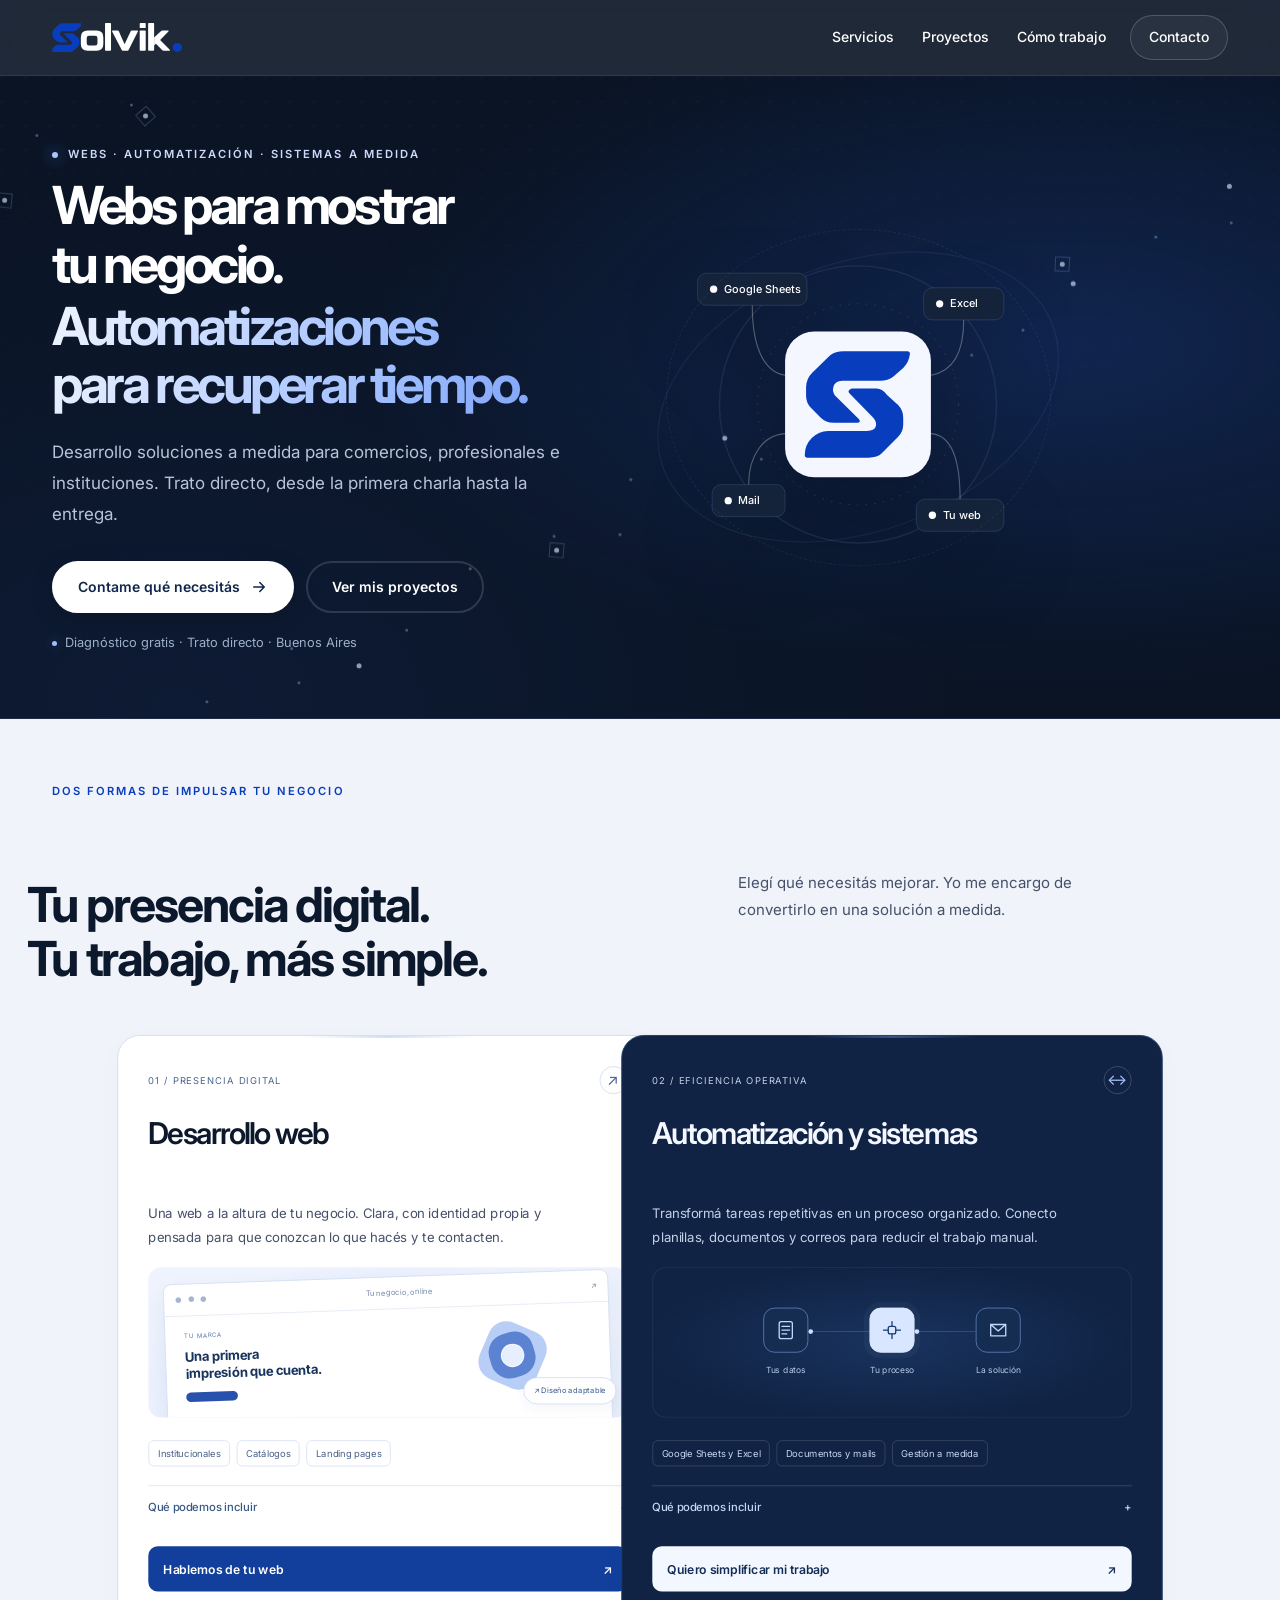
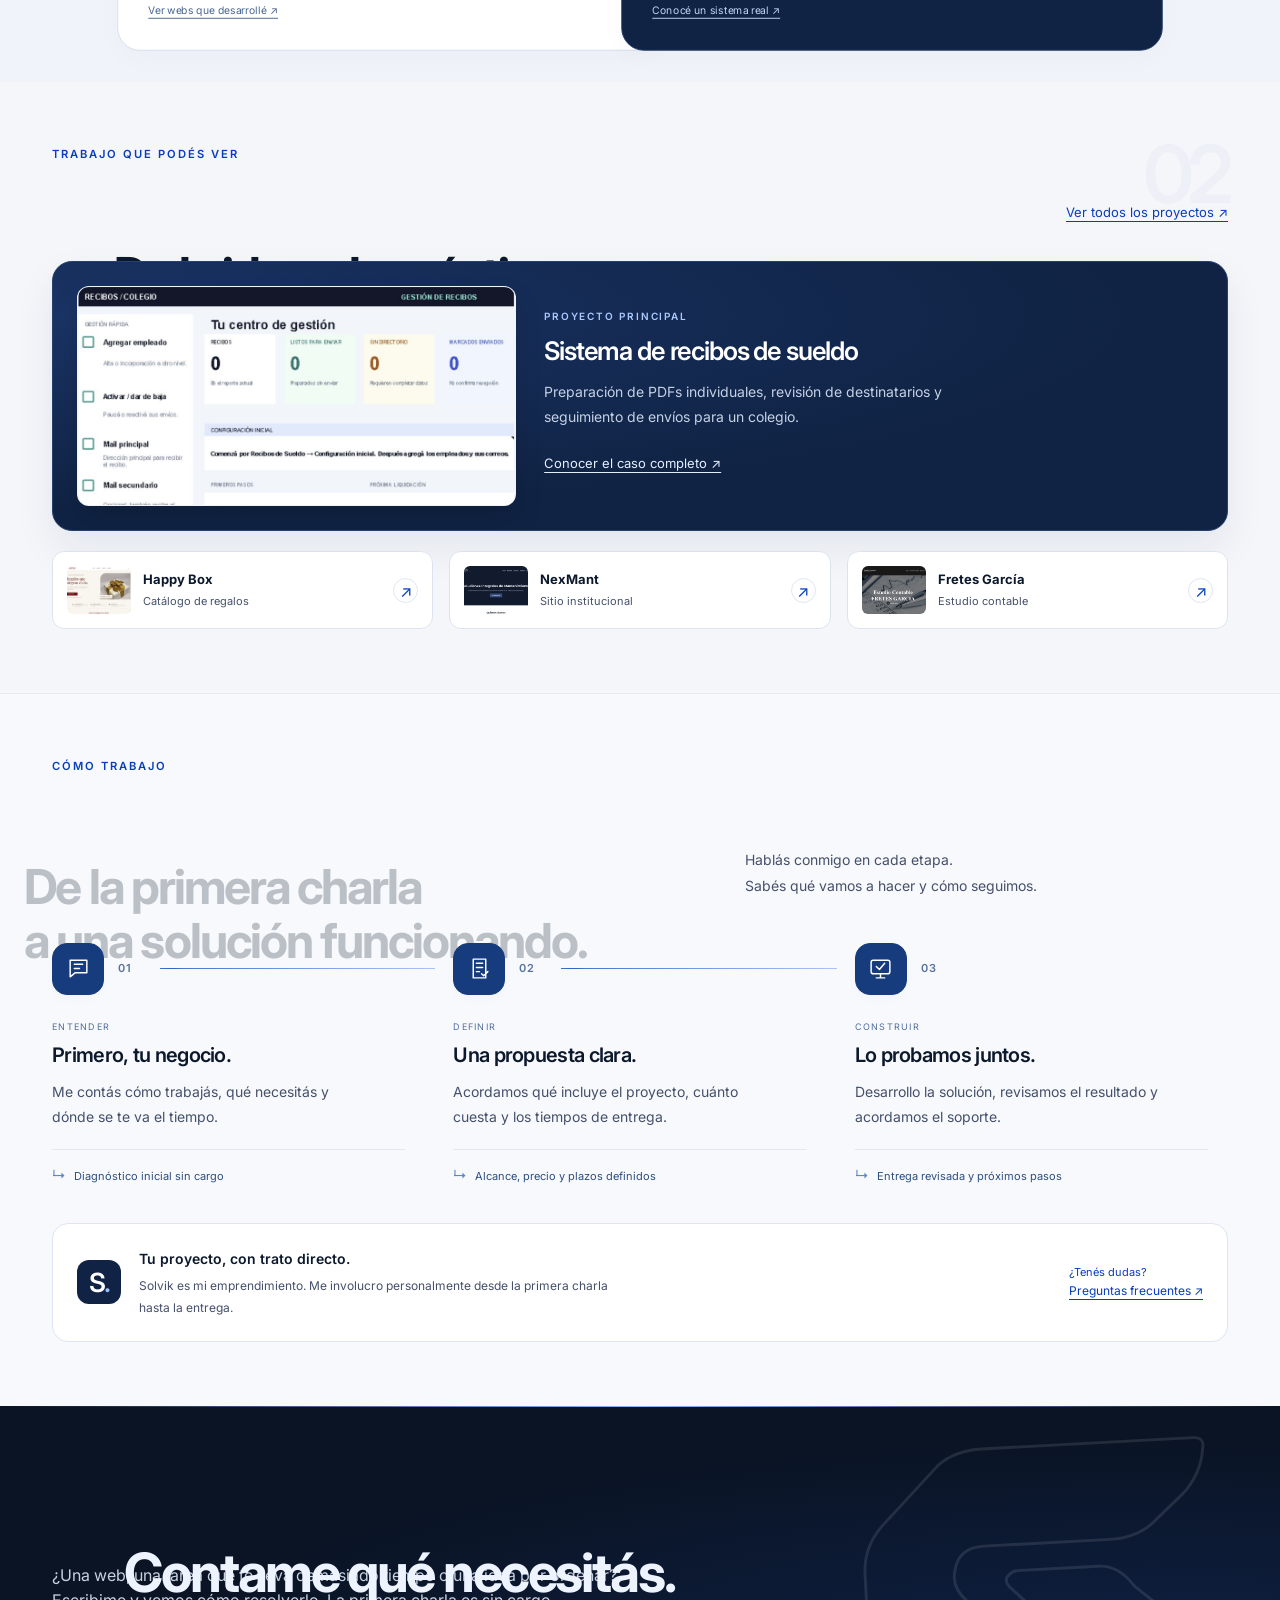
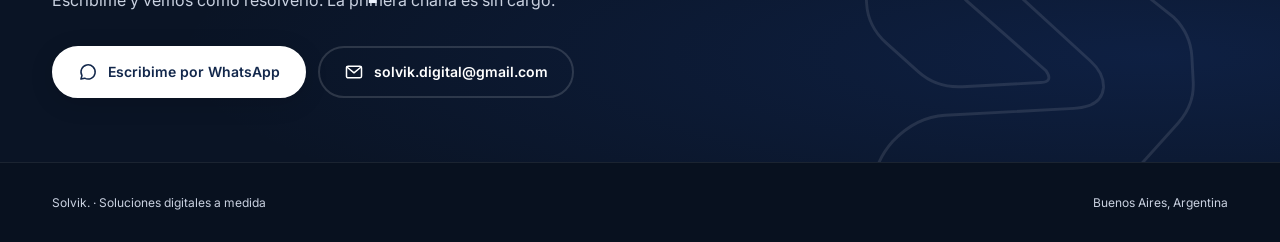
==== commit 55347ff0: "Actualizar correo de contacto de Solvik" ====
--- a/index.html
+++ b/index.html
@@ -39,7 +39,7 @@
   <link rel="stylesheet" href="css/conversion.css?v=6">
   <link rel="stylesheet" href="css/projects.css?v=7">
   <link rel="stylesheet" href="css/systems.css?v=8">
-  <script src="js/config.js?v=solvik17" defer></script>
+  <script src="js/config.js?v=solvik18" defer></script>
   <script src="js/main.js?v=solvik17" defer></script>
   <script src="js/scroll.js?v=smooth5" defer></script>
   <script src="js/analytics.js?v=solvik17" defer></script>
@@ -200,9 +200,9 @@
             Escribime por WhatsApp
           </a>
           <!-- El mail real se toma de js/config.js -->
-          <a class="btn btn--outline" href="mailto:solvo.solucionesdigitales@gmail.com" data-config="email">
+          <a class="btn btn--outline" href="mailto:solvik.digital@gmail.com" data-config="email">
             <svg class="btn__icon" viewBox="0 0 24 24" aria-hidden="true" focusable="false"><rect x="3" y="5" width="18" height="14" rx="2"/><path d="M3.5 6l8.5 7 8.5-7"/></svg>
-            <span data-config-text>solvo.solucionesdigitales@gmail.com</span>
+            <span data-config-text>solvik.digital@gmail.com</span>
           </a>
         </div>
       </div>
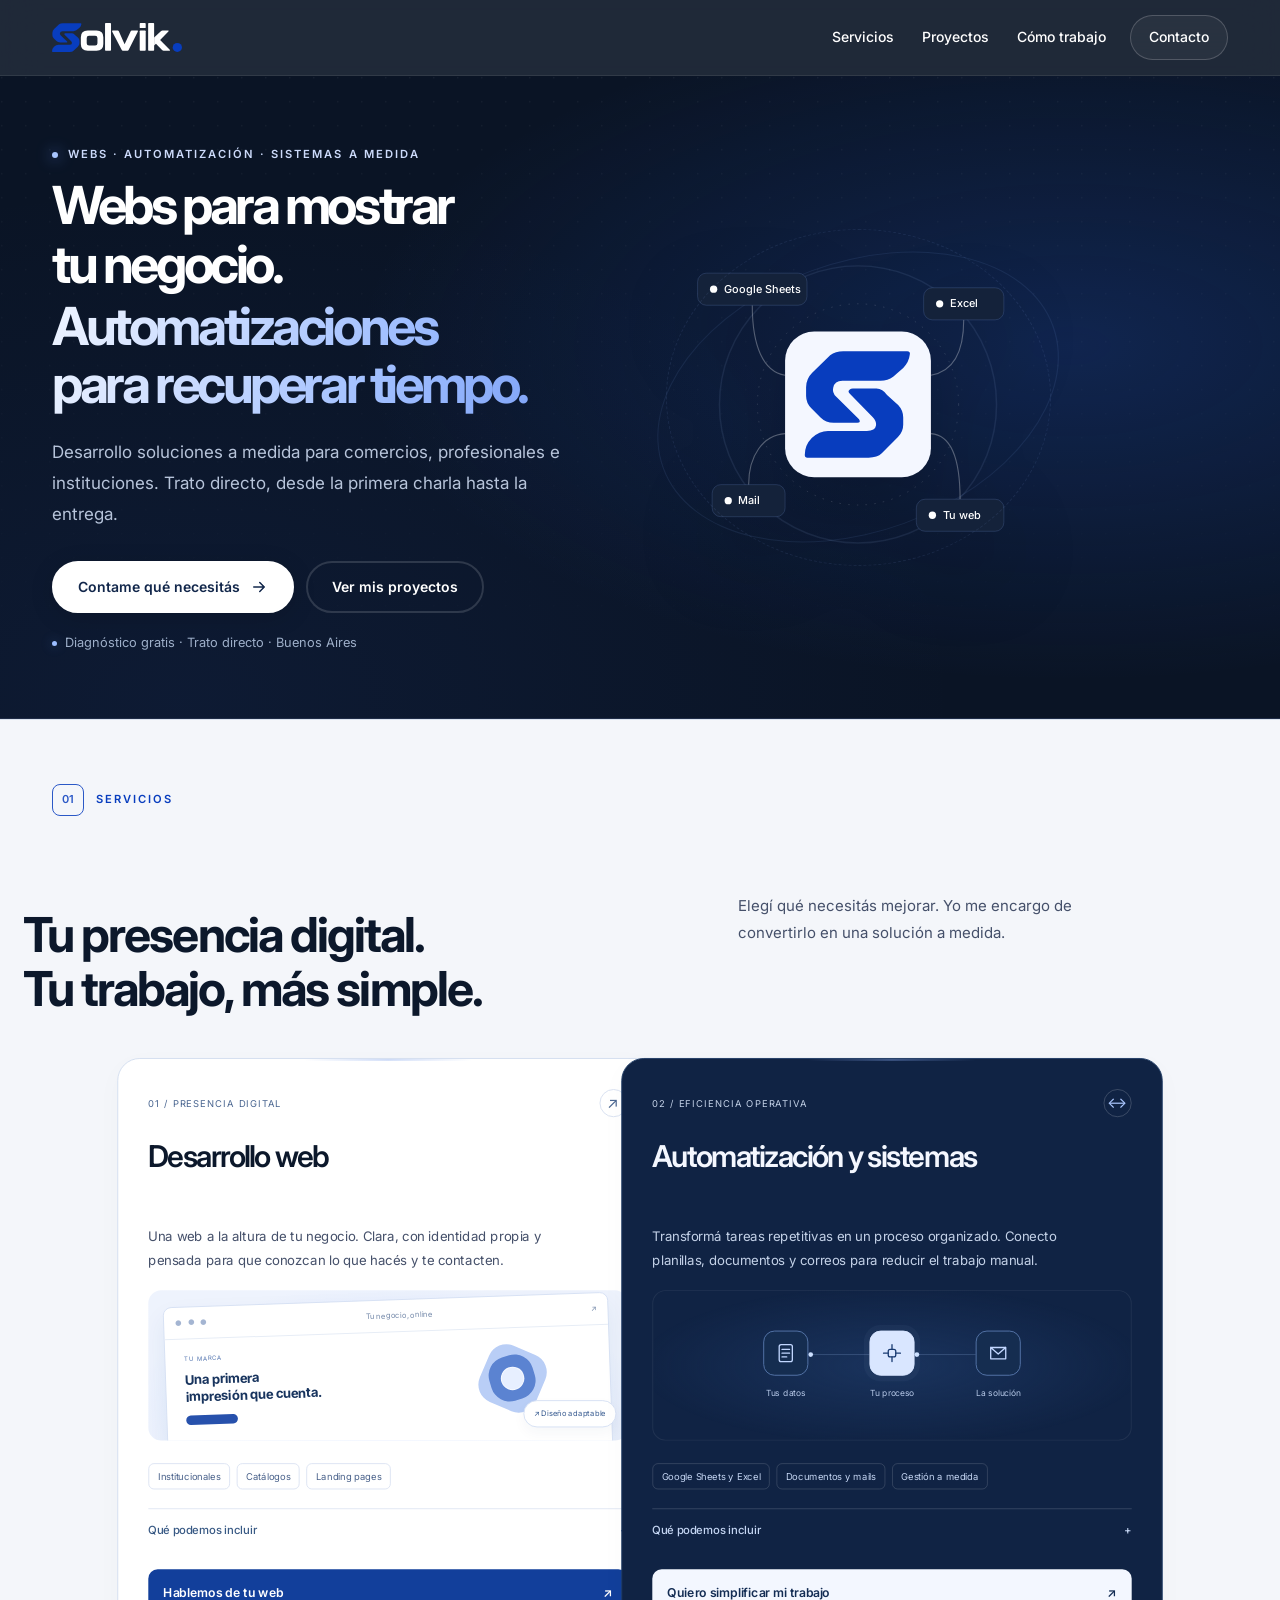
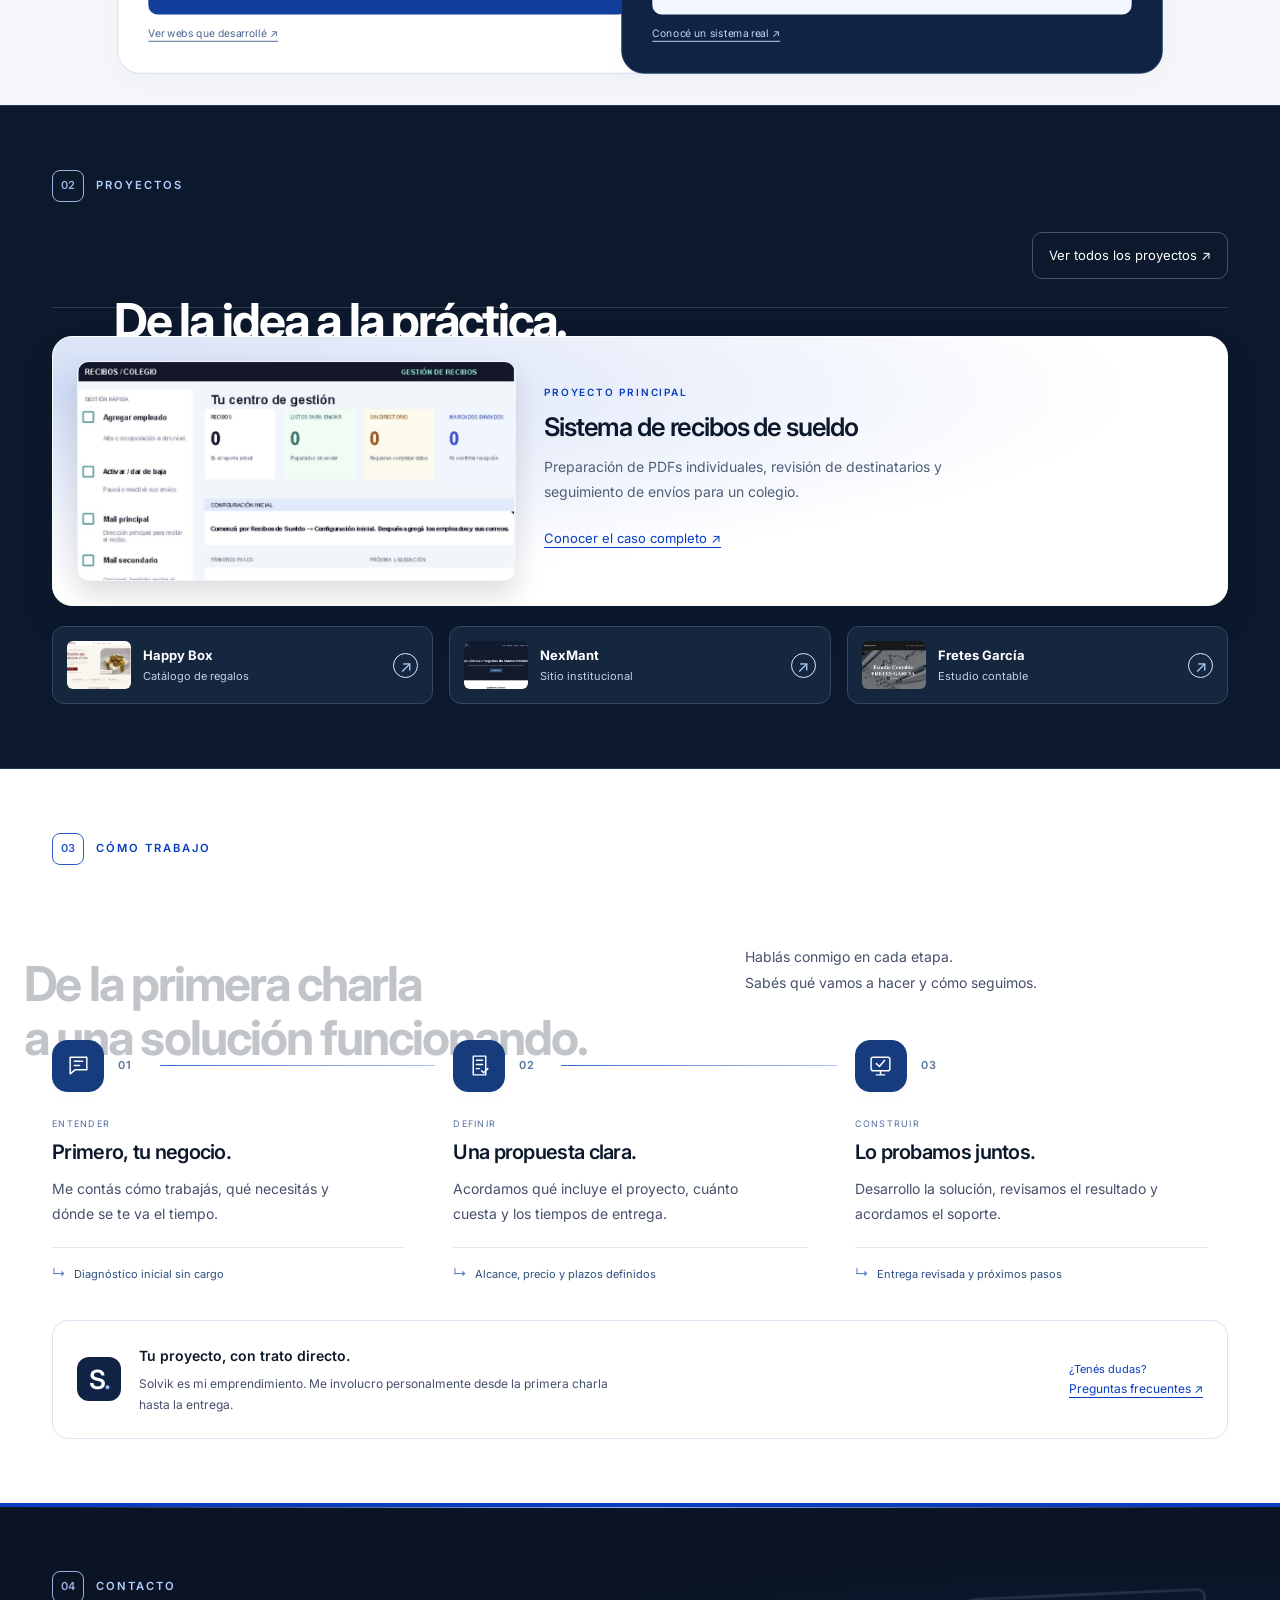
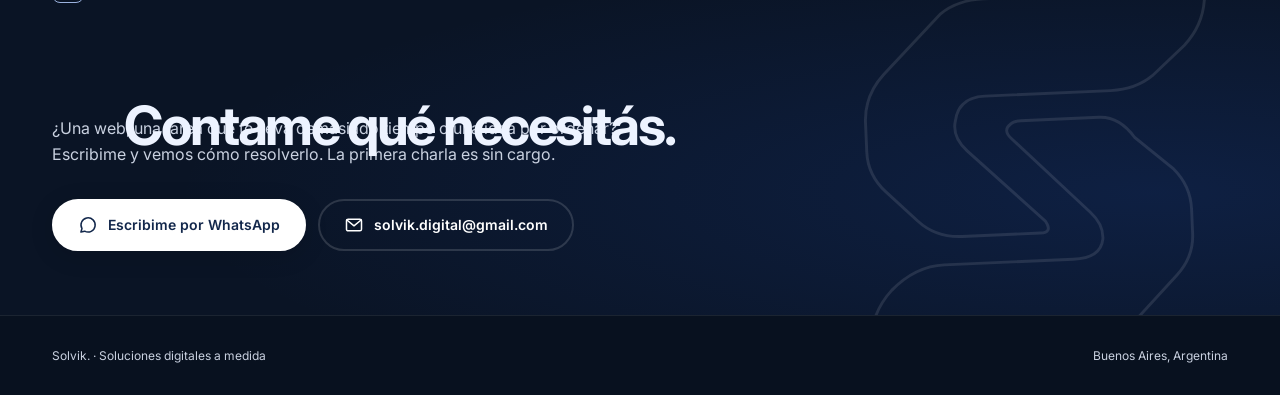
==== commit a89a9da5: "Diferenciar servicios, proyectos y proceso con jerarquía visual" ====
--- a/index.html
+++ b/index.html
@@ -52,6 +52,7 @@
   <link rel="stylesheet" href="css/offers.css?v=12">
   <link rel="stylesheet" href="css/process.css?v=13">
   <link rel="stylesheet" href="css/sales.css?v=sales15">
+  <link rel="stylesheet" href="css/sections.css?v=sections19">
 </head>
 <body class="home">
 <a class="skip-link" href="#contenido">Saltar al contenido</a><header class="site-header">
@@ -151,7 +152,7 @@
       </div>
     </section><section class="section section--neutral home-services" id="servicios" aria-labelledby="servicios-titulo">
   <div class="container">
-    <div class="offers-heading"><div><p class="eyebrow">Dos formas de impulsar tu negocio</p><h2 id="servicios-titulo" data-reveal>Tu presencia digital.<br>Tu trabajo, más simple.</h2></div><p>Elegí qué necesitás mejorar. Yo me encargo de convertirlo en una solución a medida.</p></div>
+    <div class="offers-heading"><div><p class="eyebrow section-label"><span aria-hidden="true">01</span> Servicios</p><h2 id="servicios-titulo" data-reveal>Tu presencia digital.<br>Tu trabajo, más simple.</h2></div><p>Elegí qué necesitás mejorar. Yo me encargo de convertirlo en una solución a medida.</p></div>
     <div class="services offers">
       <article class="card offer offer--web" data-reveal aria-labelledby="web-titulo">
         <div class="offer-label"><span>01 / Presencia digital</span><span class="offer-label__icon" aria-hidden="true">↗</span></div>
@@ -173,9 +174,9 @@
       </article>
     </div>
   </div>
-</section><section class="section home-projects" id="proyectos" aria-labelledby="proyectos-titulo"><div class="container"><div class="home-section-heading"><div><p class="eyebrow">Trabajo que podés ver</p><h2 id="proyectos-titulo" data-reveal>De la idea a la práctica.</h2></div><a class="home-all-projects" href="proyectos.html">Ver todos los proyectos ↗</a></div><article class="home-featured"><a href="proyectos.html#casos" class="home-featured__image" aria-label="Ver el sistema de recibos de sueldo"><img src="assets/trabajos/sistema-recibos.jpg" alt="Panel de la demo del sistema de recibos de sueldo" width="963" height="1000" loading="lazy" decoding="async"></a><div><p class="eyebrow">Proyecto principal</p><h3>Sistema de recibos de sueldo</h3><p>Preparación de PDFs individuales, revisión de destinatarios y seguimiento de envíos para un colegio.</p><a href="proyectos.html#casos">Conocer el caso completo ↗</a></div></article><div class="home-webs"><a href="proyectos.html#trabajos-grilla"><img src="assets/trabajos/happybox.jpg" alt="" width="1360" height="900" loading="lazy"><span><strong>Happy Box</strong><small>Catálogo de regalos</small></span><span aria-hidden="true">↗</span></a><a href="proyectos.html#trabajos-grilla"><img src="assets/trabajos/nexmant.jpg" alt="" width="1360" height="900" loading="lazy"><span><strong>NexMant</strong><small>Sitio institucional</small></span><span aria-hidden="true">↗</span></a><a href="proyectos.html#trabajos-grilla"><img src="assets/trabajos/fretes-garcia.jpg" alt="" width="1360" height="900" loading="lazy"><span><strong>Fretes García</strong><small>Estudio contable</small></span><span aria-hidden="true">↗</span></a></div></div></section><section class="section home-process" id="como-trabajo" aria-labelledby="proceso-titulo">
+</section><section class="section home-projects" id="proyectos" aria-labelledby="proyectos-titulo"><div class="container"><div class="home-section-heading"><div><p class="eyebrow section-label"><span aria-hidden="true">02</span> Proyectos</p><h2 id="proyectos-titulo" data-reveal>De la idea a la práctica.</h2></div><a class="home-all-projects" href="proyectos.html">Ver todos los proyectos ↗</a></div><article class="home-featured"><a href="proyectos.html#casos" class="home-featured__image" aria-label="Ver el sistema de recibos de sueldo"><img src="assets/trabajos/sistema-recibos.jpg" alt="Panel de la demo del sistema de recibos de sueldo" width="963" height="1000" loading="lazy" decoding="async"></a><div><p class="eyebrow">Proyecto principal</p><h3>Sistema de recibos de sueldo</h3><p>Preparación de PDFs individuales, revisión de destinatarios y seguimiento de envíos para un colegio.</p><a href="proyectos.html#casos">Conocer el caso completo ↗</a></div></article><div class="home-webs"><a href="proyectos.html#trabajos-grilla"><img src="assets/trabajos/happybox.jpg" alt="" width="1360" height="900" loading="lazy"><span><strong>Happy Box</strong><small>Catálogo de regalos</small></span><span aria-hidden="true">↗</span></a><a href="proyectos.html#trabajos-grilla"><img src="assets/trabajos/nexmant.jpg" alt="" width="1360" height="900" loading="lazy"><span><strong>NexMant</strong><small>Sitio institucional</small></span><span aria-hidden="true">↗</span></a><a href="proyectos.html#trabajos-grilla"><img src="assets/trabajos/fretes-garcia.jpg" alt="" width="1360" height="900" loading="lazy"><span><strong>Fretes García</strong><small>Estudio contable</small></span><span aria-hidden="true">↗</span></a></div></div></section><section class="section home-process" id="como-trabajo" aria-labelledby="proceso-titulo">
  <div class="container">
-  <div class="process-heading"><div><p class="eyebrow">Cómo trabajo</p><h2 id="proceso-titulo" data-reveal>De la primera charla<br>a una solución funcionando.</h2></div><p>Hablás conmigo en cada etapa.<br>Sabés qué vamos a hacer y cómo seguimos.</p></div>
+  <div class="process-heading"><div><p class="eyebrow section-label"><span aria-hidden="true">03</span> Cómo trabajo</p><h2 id="proceso-titulo" data-reveal>De la primera charla<br>a una solución funcionando.</h2></div><p>Hablás conmigo en cada etapa.<br>Sabés qué vamos a hacer y cómo seguimos.</p></div>
   <ol class="home-process-list process-journey">
    <li><div class="process-stage"><span class="process-icon" aria-hidden="true"><svg viewBox="0 0 24 24"><path d="M4 4h16v12H9l-5 4zM8 8h8M8 12h5"/></svg></span><span class="process-index">01</span><i class="process-connection" aria-hidden="true"></i></div><div class="process-copy"><p class="process-label">Entender</p><h3>Primero, tu negocio.</h3><p>Me contás cómo trabajás, qué necesitás y dónde se te va el tiempo.</p><p class="process-result"><span aria-hidden="true">↳</span> Diagnóstico inicial sin cargo</p></div></li>
    <li><div class="process-stage"><span class="process-icon" aria-hidden="true"><svg viewBox="0 0 24 24"><path d="M6 3h12v18H6zM9 7h6M9 11h6M9 15h3M14 17l2 2 4-4"/></svg></span><span class="process-index">02</span><i class="process-connection" aria-hidden="true"></i></div><div class="process-copy"><p class="process-label">Definir</p><h3>Una propuesta clara.</h3><p>Acordamos qué incluye el proyecto, cuánto cuesta y los tiempos de entrega.</p><p class="process-result"><span aria-hidden="true">↳</span> Alcance, precio y plazos definidos</p></div></li>
@@ -190,6 +191,7 @@
         <path class="contact__piece contact__piece--b" d="M110 87H164Q178 87 188 102L214 125Q225 137 225 153V170Q225 186 213 198L176 235Q166 245 146 245H6Q0 245 0 239Q0 216 16 200Q33 184 53 184H142Q161 184 163 171Q164 161 155 152L103 99Q97 93 103 89Q105 87 110 87Z"/>
       </svg>
       <div class="container contact__inner">
+        <p class="eyebrow section-label"><span aria-hidden="true">04</span> Contacto</p>
         <h2 id="contacto-titulo" data-reveal>Contame qué necesitás.</h2>
         <p class="lead" data-reveal style="--d: 1">¿Una web, una tarea que te lleva demasiado tiempo o una idea por ordenar? Escribime y vemos cómo resolverlo. La primera charla es sin cargo.</p>
         <p class="contact-choice" id="contact-choice" role="status" hidden></p>
--- a/css/sections.css
+++ b/css/sections.css
@@ -0,0 +1,35 @@
+/* Cada bloque tiene un inicio reconocible y una superficie propia. */
+.section-label { display:flex; align-items:center; flex-wrap:wrap; gap:12px; margin-bottom:20px; font-weight:600; }
+.section-label > span { display:inline-grid; place-items:center; width:32px; height:32px; border:1px solid currentColor; border-radius:8px; font-size:.6875rem; letter-spacing:0; opacity:.85; }
+.home .home-services { background:#F4F6FA; border-top:1px solid #dae2ee; }
+.home .home-projects { background:#0C182B; color:#FFFFFF; border-block:1px solid #233852; }
+.home-projects > .container::after { display:none; }
+.home-projects .home-section-heading { padding-bottom:28px; margin-bottom:28px; border-bottom:1px solid #ffffff26; }
+.home-projects .home-section-heading h2 { color:#FFFFFF; }
+.home-projects .home-section-heading .eyebrow { color:#b5ceff; }
+.home-projects .home-all-projects { color:#FFFFFF; padding:12px 16px; border:1px solid #ffffff40; border-radius:10px; text-decoration:none; }
+.home-projects .home-all-projects:hover { background:#ffffff12; border-color:#a2beef; }
+.home-projects .home-featured { background:#FFFFFF; border-color:#FFFFFF; color:#0C182B; }
+.home-projects .home-featured h3 { color:#0C182B; }
+.home-projects .home-featured p:not(.eyebrow) { color:#4f5f76; }
+.home-projects .home-featured .eyebrow,.home-projects .home-featured > div > a { color:#083DBE; }
+.home-projects .home-webs > a { background:#14273f; border-color:#344760; color:#FFFFFF; }
+.home-projects .home-webs small { color:#c4d1e4; }
+.home-projects .home-webs > a > span:last-child { color:#b5ceff; }
+.home .home-process { background:#FFFFFF; border-top:0; }
+.home .contact { border-top:4px solid #083DBE; }
+.home .contact .section-label { color:#b5ceff; }
+.portfolio-page #proyectos { background:#F4F6FA; border-bottom:1px solid #d7e1ef; }
+.portfolio-page #proyectos .home-section-heading,.portfolio-page #proyectos .projects-heading { border-bottom:1px solid #d7e1ef; padding-bottom:28px; }
+.portfolio-page #proyectos h1 { font-size:clamp(2rem,4vw,3.5rem); line-height:1.12; letter-spacing:-.045em; margin:0; }
+.portfolio-page #casos { background:#FFFFFF; border-bottom:1px solid #d7e1ef; }
+.portfolio-page .supporting-tools { background:#edf2fa; border-bottom:1px solid #d7e1ef; }
+.portfolio-page .faq-section { background:#FFFFFF; }
+.site-nav a[aria-current="page"] { color:#FFFFFF; background:#ffffff16; box-shadow:inset 0 -2px 0 #89adff; border-radius:6px; }
+@media(max-width:767px) {
+  .section-label { gap:10px; margin-bottom:16px; font-size:.6875rem; letter-spacing:.1em; }
+  .section-label > span { width:28px; height:28px; }
+  .home-projects .home-section-heading { gap:18px; padding-bottom:22px; margin-bottom:22px; }
+  .home-projects .home-all-projects { width:100%; text-align:center; }
+  .portfolio-page #proyectos h1 { font-size:clamp(2rem,8vw,2.7rem); }
+}
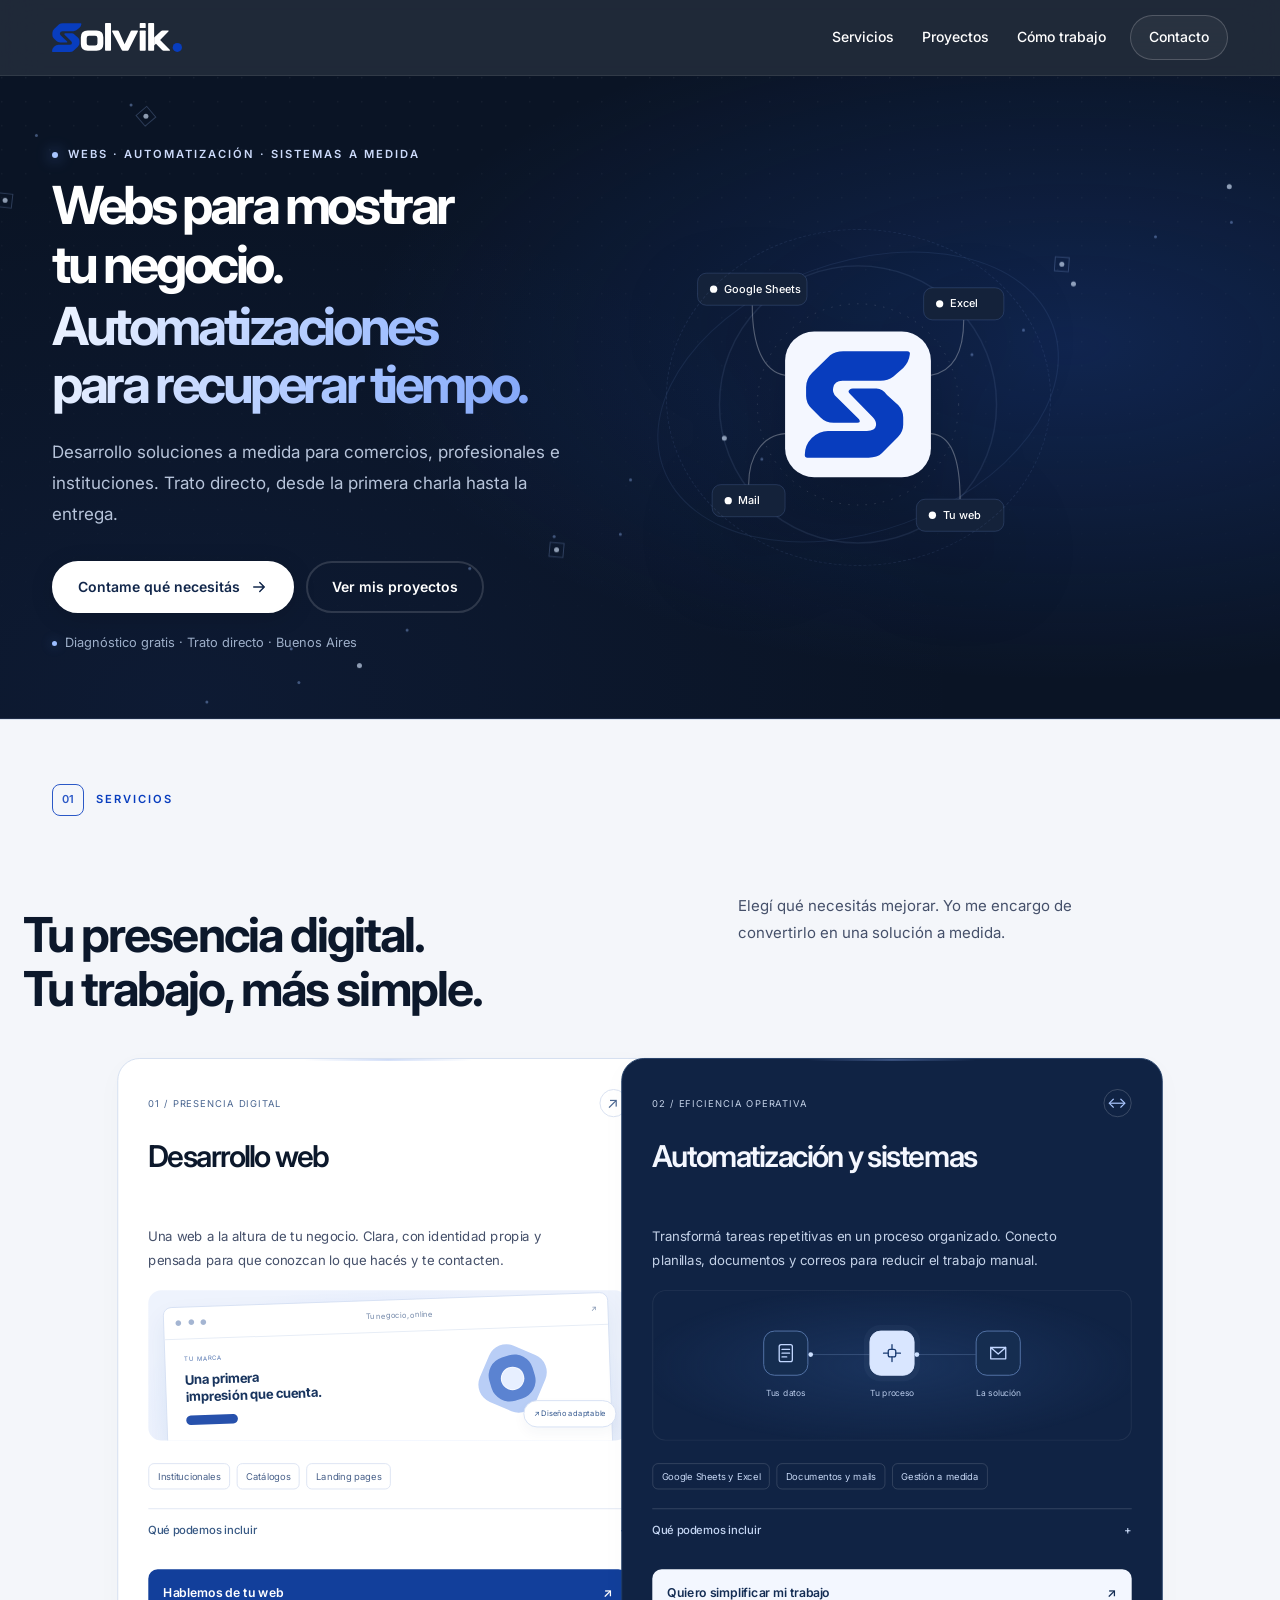
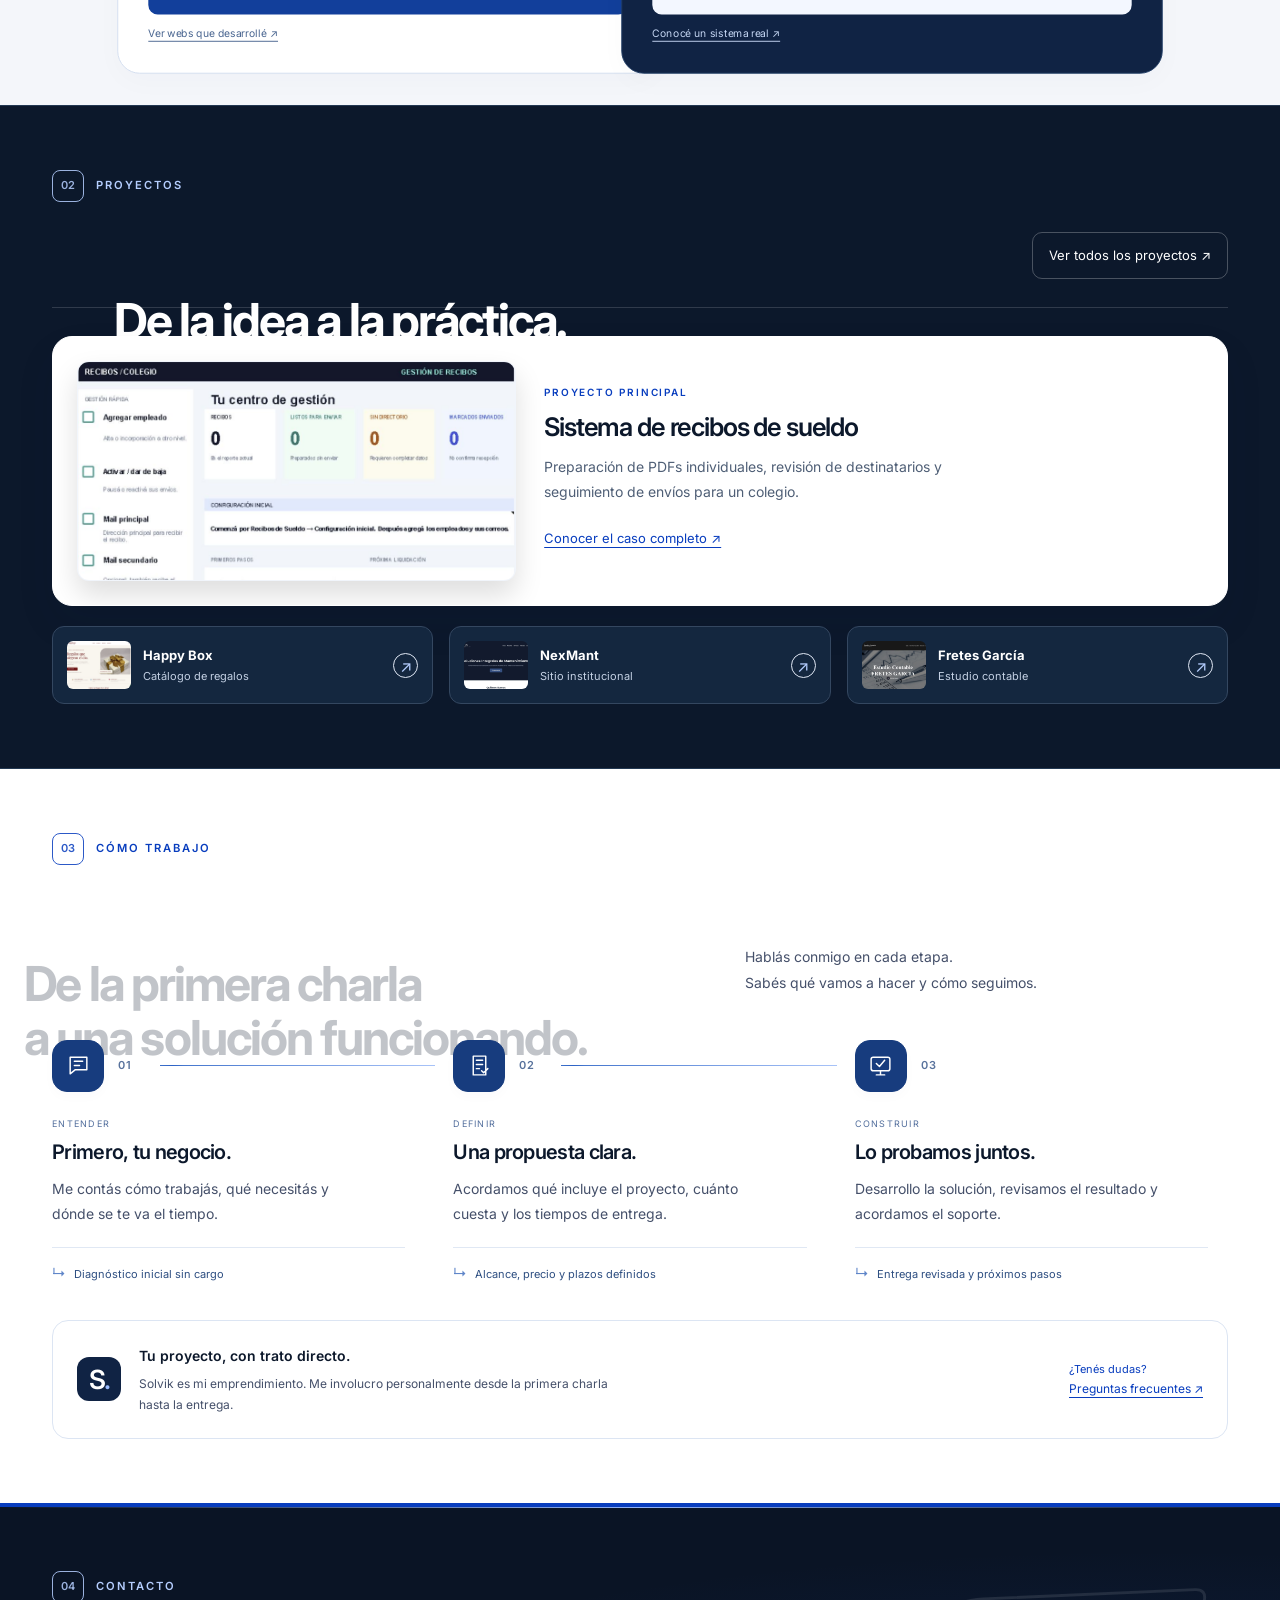
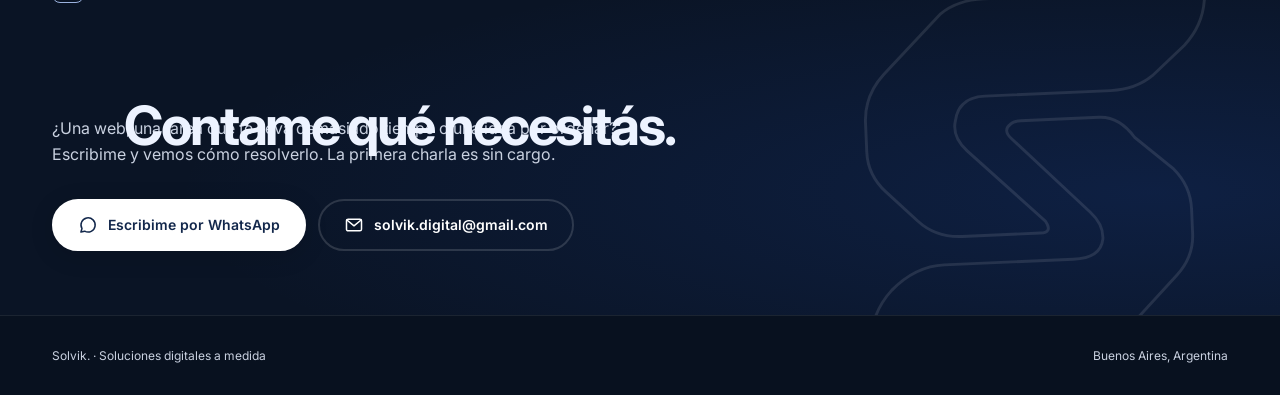
==== commit 6c7476f4: "Corregir capa oscura y contraste de proyecto destacado" ====
--- a/index.html
+++ b/index.html
@@ -52,7 +52,7 @@
   <link rel="stylesheet" href="css/offers.css?v=12">
   <link rel="stylesheet" href="css/process.css?v=13">
   <link rel="stylesheet" href="css/sales.css?v=sales15">
-  <link rel="stylesheet" href="css/sections.css?v=sections19">
+  <link rel="stylesheet" href="css/sections.css?v=contrast20">
 </head>
 <body class="home">
 <a class="skip-link" href="#contenido">Saltar al contenido</a><header class="site-header">
--- a/css/sections.css
+++ b/css/sections.css
@@ -10,6 +10,7 @@
 .home-projects .home-all-projects { color:#FFFFFF; padding:12px 16px; border:1px solid #ffffff40; border-radius:10px; text-decoration:none; }
 .home-projects .home-all-projects:hover { background:#ffffff12; border-color:#a2beef; }
 .home-projects .home-featured { background:#FFFFFF; border-color:#FFFFFF; color:#0C182B; }
+.home-projects .home-featured::before { content:none; display:none; }
 .home-projects .home-featured h3 { color:#0C182B; }
 .home-projects .home-featured p:not(.eyebrow) { color:#4f5f76; }
 .home-projects .home-featured .eyebrow,.home-projects .home-featured > div > a { color:#083DBE; }
